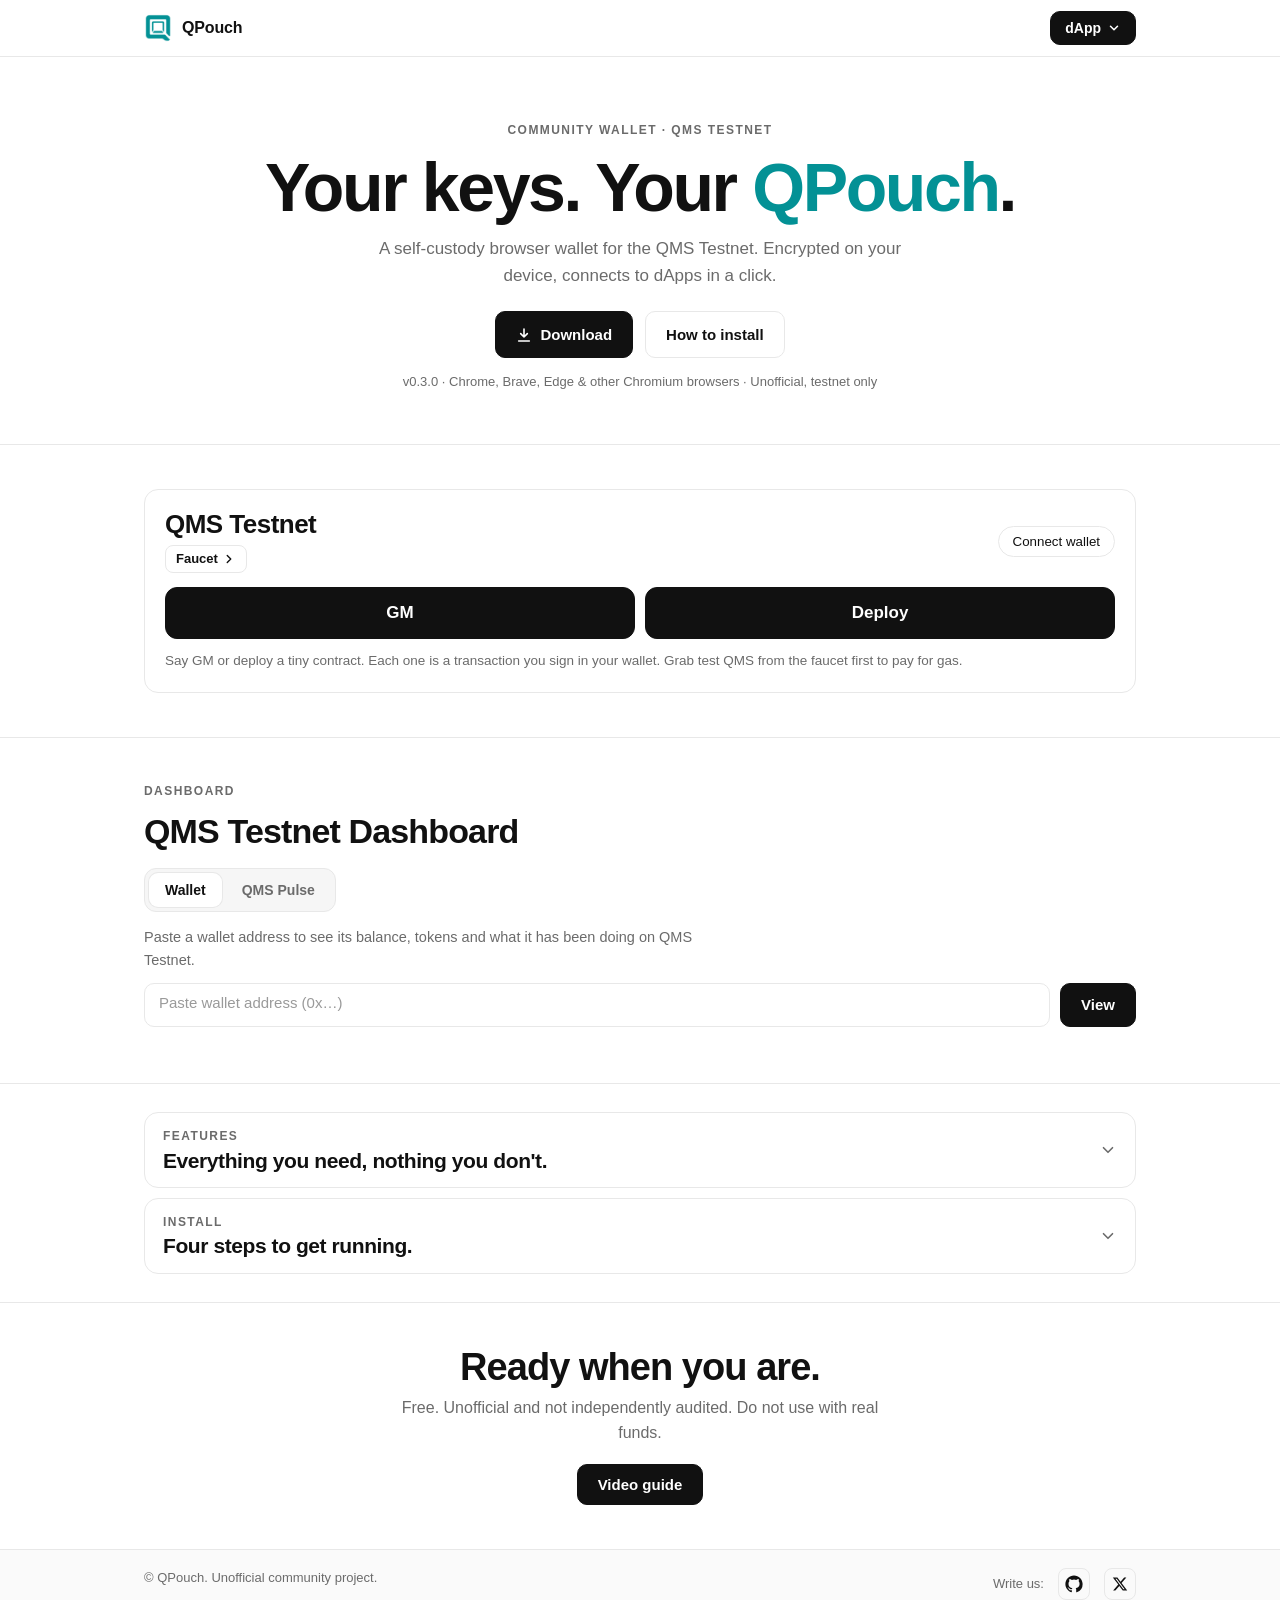
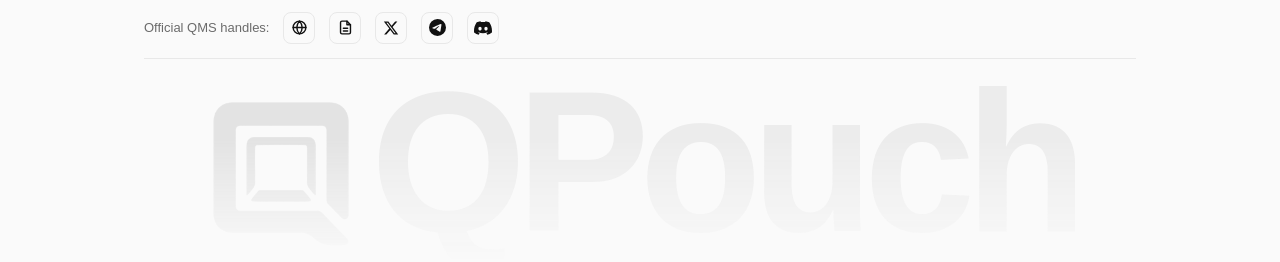
==== index.html @ edeb8a21 "Added qms pulse for network observability" ====
<!doctype html>
<html lang="en">
<head>
<meta charset="utf-8">
<meta name="viewport" content="width=device-width, initial-scale=1">
<title>QPouch – Download</title>
<meta name="description" content="QPouch is an unofficial community wallet for the QMS Testnet. Self-custody, encrypted on your device, connects to dApps.">
<link rel="icon" type="image/png" href="[data-uri]">
<style>
  :root{
    --bg:#ffffff; --ink:#111111; --muted:#6b6b6b; --line:#e8e8e8; --soft:#f6f6f6; --teal:#039195;
  }
  *{box-sizing:border-box;margin:0;padding:0}
  html{scroll-behavior:smooth}
  body{background:var(--bg);color:var(--ink);font-family:Inter,-apple-system,BlinkMacSystemFont,"Segoe UI",Roboto,sans-serif;line-height:1.55;-webkit-font-smoothing:antialiased}
  a{color:inherit;text-decoration:none}
  .wrap{max-width:1040px;margin:0 auto;padding:0 clamp(16px,4vw,24px)}

  /* nav */
  header{border-bottom:1px solid var(--line)}
  .nav{display:flex;align-items:center;justify-content:space-between;height:56px}
  .brand{display:flex;align-items:center;gap:10px;font-weight:700;letter-spacing:-.01em}
  .brand img{width:28px;height:28px;border-radius:7px}
  .links{display:flex;align-items:center;gap:26px;font-size:14px;color:var(--muted)}
  .btn{display:inline-flex;align-items:center;gap:8px;padding:11px 20px;border-radius:10px;font-size:15px;font-weight:600;border:1px solid var(--ink);cursor:pointer;transition:.15s}
  .btn.primary{background:var(--ink);color:#fff}
  .btn.primary:not(:disabled):hover{background:var(--teal);border-color:var(--teal)}
  .teal{color:var(--teal)}
  .btn.ghost{background:#fff;color:var(--ink);border-color:var(--line)}
  .btn.ghost:hover{border-color:var(--ink)}
  .btn.sm{padding:8px 14px;font-size:14px}

  /* hero */
  .hero{padding:clamp(40px,8vw,64px) clamp(16px,4vw,24px) clamp(36px,6vw,52px);text-align:center}
  .eyebrow{font-size:12px;letter-spacing:.12em;text-transform:uppercase;color:var(--muted);font-weight:600;margin-bottom:12px}
  h1{font-size:clamp(38px,6.5vw,68px);line-height:1.04;letter-spacing:-.035em;font-weight:800;max-width:760px;margin:0 auto 14px}
  .sub{font-size:clamp(15px,2vw,17px);color:var(--muted);max-width:560px;margin:0 auto 22px}
  .cta{display:flex;gap:12px;justify-content:center;flex-wrap:wrap}
  .meta{margin-top:14px;font-size:13px;color:var(--muted)}

  /* sections */
  section{padding:clamp(32px,5vw,44px) 0;border-top:1px solid var(--line)}
  h2{font-size:clamp(26px,4vw,38px);letter-spacing:-.025em;line-height:1.1;font-weight:800;max-width:560px}
  .grid{display:grid;grid-template-columns:repeat(auto-fit,minmax(210px,1fr));gap:12px}
  .card{border:1px solid var(--line);border-radius:14px;padding:18px;background:#fff}
  .tag{font-size:11px;letter-spacing:.12em;text-transform:uppercase;color:var(--muted);font-weight:600;margin-bottom:8px}
  .card h3{font-size:17px;letter-spacing:-.01em;margin-bottom:4px}
  .card p{font-size:14px;color:var(--muted)}

  .steps{display:grid;gap:0;border:1px solid var(--line);border-radius:14px;overflow:hidden}
  .step{display:grid;grid-template-columns:56px 1fr;gap:8px;padding:16px 20px;border-bottom:1px solid var(--line);align-items:start}
  .step:last-child{border-bottom:0}
  .num{font-size:14px;font-weight:700;color:var(--muted);font-variant-numeric:tabular-nums;padding-top:2px}
  .step h3{font-size:16px;margin-bottom:2px}
  .step p{font-size:14.5px;color:var(--muted)}
  code{background:var(--soft);border:1px solid var(--line);border-radius:6px;padding:1px 6px;font-size:13px;font-family:ui-monospace,SFMono-Regular,Menlo,monospace;color:var(--ink)}

  .final{text-align:center}
  .final h2{margin:0 auto 8px}
  .final p{color:var(--muted);margin:0 auto 18px;max-width:520px}

  footer{border-top:1px solid var(--line);padding:18px 0 0;font-size:13px;color:var(--muted);background:#fafafa;overflow:hidden}
  footer .wrap{display:flex;justify-content:space-between;gap:16px;flex-wrap:wrap}
  footer nav{display:flex;align-items:center;gap:14px}
  footer nav.write a{display:inline-grid;place-items:center;width:32px;height:32px;border:1px solid var(--line);border-radius:8px;color:var(--ink)}
  footer nav.write a:hover{border-color:var(--ink)}
  footer a:hover{color:var(--ink)}

  @media(max-width:640px){
    .step{grid-template-columns:36px 1fr;padding:14px 16px}
    .cta .btn{flex:1 1 140px;justify-content:center}
    footer .wrap{flex-direction:column;align-items:flex-start}
    footer .offi nav{gap:8px}
    footer nav.write a{width:30px;height:30px}
  }
  button.btn{font-family:inherit}
  .modal{position:fixed;inset:0;background:rgba(0,0,0,.72);display:flex;align-items:center;justify-content:center;padding:16px;z-index:50}
  .modal[hidden]{display:none}
  .modal-box{position:relative;width:min(960px,100%);background:#000;border-radius:12px;overflow:hidden}
  .modal-box video{display:block;width:100%;aspect-ratio:16/9;max-height:82vh;background:#000}
  .modal-close{position:absolute;top:8px;right:8px;z-index:2;width:34px;height:34px;border-radius:50%;border:0;background:rgba(255,255,255,.9);color:#111;font-size:22px;line-height:1;cursor:pointer}
  .mark{flex:1 1 100%;width:100%;margin-top:14px;border-top:1px solid var(--line);padding-top:clamp(14px,3vw,28px);display:flex;align-items:center;justify-content:center;gap:.06em;font-size:clamp(58px,17.5vw,200px);line-height:1;font-weight:800;letter-spacing:-.05em;color:#ececec;user-select:none;height:1.02em;overflow:hidden;-webkit-mask-image:linear-gradient(#000 40%,transparent 100%);mask-image:linear-gradient(#000 40%,transparent 100%)}
  .mark img{height:.78em;width:.78em;opacity:.16;filter:grayscale(1)}
  .mark span{display:block;line-height:1;transform:translateY(-.06em)}

  /* try it: GM + Deploy */
  .tryc{border:1px solid var(--line);border-radius:14px;padding:clamp(14px,3vw,20px);background:#fff}
  .tryc-top{display:flex;align-items:center;gap:14px;flex-wrap:wrap}
  .tryc-title{display:flex;flex-direction:column;align-items:flex-start;gap:6px;min-width:0}
  .tryc-title h2{font-size:clamp(20px,3vw,26px);letter-spacing:-.02em;line-height:1.1}
  .chip{display:inline-flex;align-items:center;gap:4px;border:1px solid var(--line);border-radius:8px;padding:3px 10px;font-size:13px;font-weight:600}
  .chip:hover{border-color:var(--ink)}
  .pill{margin-left:auto;border:1px solid var(--line);background:#fff;color:var(--ink);border-radius:999px;padding:7px 14px;font:600 13px/1 inherit;font-family:inherit;cursor:pointer;display:inline-flex;align-items:center;gap:8px}
  .pill:hover{border-color:var(--ink)}
  .pill i{width:8px;height:8px;border-radius:50%;background:var(--ink);display:none}
  .pill.on i{display:inline-block}
  .tryc-actions{display:grid;grid-template-columns:1fr 1fr;gap:10px;margin-top:14px}
  .btn.big{justify-content:center;padding:15px 20px;font-size:17px;border-radius:12px;width:100%}
  .btn:disabled{opacity:.45;cursor:not-allowed}
  .hint{margin-top:12px;font-size:13.5px;color:var(--muted);overflow-wrap:anywhere}
  .hint.err{color:var(--ink);font-weight:600}
  .log{list-style:none;margin-top:10px;display:grid;gap:6px}
  .log:empty{display:none}
  .log li{display:flex;justify-content:space-between;gap:12px;flex-wrap:wrap;border:1px solid var(--line);border-radius:10px;padding:8px 12px;font-size:13.5px}
  .log li b{font-weight:700}
  .log li a{text-decoration:underline;text-underline-offset:2px;overflow-wrap:anywhere}
  .log li span.mono{font-family:ui-monospace,SFMono-Regular,Menlo,monospace;font-size:12.5px;color:var(--muted)}

  /* dropdowns */
  section.drops{padding:clamp(20px,3.5vw,28px) 0}
  .dd{border:1px solid var(--line);border-radius:14px;background:#fff}
  .dd+.dd{margin-top:10px}
  .dd summary{list-style:none;cursor:pointer;display:flex;align-items:center;justify-content:space-between;gap:16px;padding:14px 18px}
  .dd summary::-webkit-details-marker{display:none}
  .dd summary .eyebrow{display:block;margin-bottom:2px}
  .dd-h{display:block;font-size:clamp(17px,2.4vw,21px);font-weight:800;letter-spacing:-.02em;line-height:1.2}
  .chev{flex:none;transition:transform .2s;color:var(--muted)}
  .dd[open] .chev{transform:rotate(180deg)}
  .dd summary:hover .chev{color:var(--ink)}
  .dd-body{padding:0 clamp(12px,3vw,18px) 16px}
  .dd summary:focus-visible,.pill:focus-visible,.btn:focus-visible{outline:2px solid var(--ink);outline-offset:2px}
  footer .offi{margin-top:12px;justify-content:flex-start}
  footer .offi nav{flex-wrap:wrap}

  /* dApp dropdown */
  .dapp{position:relative}
  .dapp .btn{gap:6px}
  .dchev{transition:transform .15s}
  .dapp .btn[aria-expanded="true"] .dchev{transform:rotate(180deg)}
  .dmenu{color:var(--ink);font-size:14px;position:absolute;right:0;top:calc(100% + 10px);width:min(340px,calc(100vw - 32px));background:#fff;border:1px solid var(--line);border-radius:14px;padding:14px;box-shadow:0 12px 32px rgba(0,0,0,.08);z-index:30}
  .dmenu[hidden]{display:none}
  .dmenu-h{font-size:11px;letter-spacing:.12em;text-transform:uppercase;color:var(--muted);font-weight:600;margin-bottom:10px}
  .ditem{border:1px solid var(--line);border-radius:12px;padding:12px 14px}
  .ditem h3{font-size:16px;letter-spacing:-.01em;margin-bottom:2px}
  .ditem p{font-size:13.5px;color:var(--muted)}
  .dlinks{display:flex;flex-wrap:wrap;gap:8px;margin-top:10px}
  .dlinks .chip{padding:5px 10px}

  /* dashboard */
  #dashboard{scroll-margin-top:12px}
  .dhead{margin-bottom:14px}
  .dhead h2{font-size:clamp(24px,3.6vw,34px);margin-bottom:6px}
  .dsub{font-size:14.5px;color:var(--muted);max-width:560px}
  .dform{display:flex;gap:10px}
  .dform input{flex:1;min-width:0;border:1px solid var(--line);border-radius:10px;padding:12px 14px;font:500 15px/1.2 ui-monospace,SFMono-Regular,Menlo,monospace;color:var(--ink);background:#fff}
  .dform input::placeholder{font-family:Inter,-apple-system,BlinkMacSystemFont,"Segoe UI",Roboto,sans-serif;color:#9a9a9a}
  .dform input:focus{outline:2px solid var(--ink);outline-offset:1px;border-color:var(--ink)}
  .dform .btn{font-family:inherit}
  .dout{margin-top:14px;display:grid;gap:12px}
  .dout[hidden]{display:none}
  .dsum{border:1px solid var(--line);border-radius:14px;padding:14px 16px;background:var(--soft)}
  .dsum-top{display:flex;justify-content:space-between;gap:10px;flex-wrap:wrap;align-items:center;margin-bottom:6px}
  .dsum-top .mono{font-family:ui-monospace,SFMono-Regular,Menlo,monospace;font-size:13px;font-weight:600;overflow-wrap:anywhere}
  .dsum p{font-size:14.5px}
  .dsum .chip{background:#fff}
  .tiles{display:grid;grid-template-columns:repeat(auto-fit,minmax(150px,1fr));gap:10px}
  .tile{border:1px solid var(--line);border-radius:12px;padding:12px 14px;background:#fff;min-width:0}
  .tile .tag{margin-bottom:4px}
  .tile b{display:block;font-size:clamp(18px,2.6vw,22px);letter-spacing:-.02em;line-height:1.2;overflow-wrap:anywhere}
  .tile small{display:block;font-size:12.5px;color:var(--muted);margin-top:2px}
  .dcols{display:grid;grid-template-columns:1.25fr 1fr;gap:12px}
  .dcard{border:1px solid var(--line);border-radius:14px;padding:14px 16px;background:#fff;min-width:0}
  .dcard h3{font-size:14px;letter-spacing:-.005em;margin-bottom:10px;display:flex;justify-content:space-between;gap:8px;align-items:baseline}
  .dcard h3 small{font-size:12px;font-weight:500;color:var(--muted)}
  .bars{display:flex;align-items:flex-end;gap:4px;height:92px}
  .bars i{flex:1;background:var(--ink);border-radius:3px 3px 0 0;min-height:2px}
  .bars i.z{background:var(--line)}
  .bars-x{display:flex;justify-content:space-between;font-size:11.5px;color:var(--muted);margin-top:6px}
  .mrow{display:grid;grid-template-columns:minmax(70px,.8fr) 2fr auto;gap:10px;align-items:center;font-size:13.5px;margin-bottom:8px}
  .mrow:last-child{margin-bottom:0}
  .mrow span:first-child{overflow:hidden;text-overflow:ellipsis;white-space:nowrap}
  .mtrack{height:8px;background:var(--soft);border-radius:99px;overflow:hidden}
  .mtrack i{display:block;height:100%;background:var(--ink);border-radius:99px}
  .mrow b{font-variant-numeric:tabular-nums}
  .lrow{display:flex;justify-content:space-between;gap:12px;align-items:center;padding:9px 0;border-top:1px solid var(--line);font-size:13.5px}
  .lrow:first-of-type{border-top:0;padding-top:0}
  .lrow:last-child{padding-bottom:0}
  a.lrow:hover .l1{text-decoration:underline;text-underline-offset:2px}
  .lrow .l1{font-weight:600;display:block}
  .lrow .l2{color:var(--muted);font-size:12.5px;display:block;overflow-wrap:anywhere}
  .lrow .r{text-align:right;flex:none;max-width:48%;overflow-wrap:anywhere}
  .lrow .r small{display:block;color:var(--muted);font-size:12.5px}
  .st{display:inline-block;font-size:11px;font-weight:700;letter-spacing:.04em;text-transform:uppercase;border:1px solid var(--ink);border-radius:6px;padding:0 6px;margin-left:6px;vertical-align:1px}
  .st.bad{background:var(--ink);color:#fff}
  .dnet{display:flex;flex-wrap:wrap;gap:6px 18px;font-size:13px;color:var(--muted);padding:2px 2px 0}
  .dnet b{color:var(--ink);font-weight:700}
  .dempty{font-size:13.5px;color:var(--muted)}
  .dmore{margin-top:10px;font-size:13.5px}
  .dmore a{text-decoration:underline;text-underline-offset:2px;font-weight:600}
  @media(max-width:760px){.dcols{grid-template-columns:1fr}}
  @media(max-width:520px){.dform .btn{padding:12px 16px}.tiles{grid-template-columns:1fr 1fr}}

  /* dashboard tabs + QMS Pulse */
  .dtabs{display:inline-flex;gap:4px;border:1px solid var(--line);border-radius:12px;padding:4px;background:var(--soft);margin-top:12px}
  .dtabs button{font:600 14px/1 Inter,-apple-system,BlinkMacSystemFont,"Segoe UI",Roboto,sans-serif;border:0;background:transparent;color:var(--muted);padding:10px 16px;border-radius:9px;cursor:pointer}
  .dtabs button:hover{color:var(--ink)}
  .dtabs button[aria-selected="true"]{background:#fff;color:var(--ink);box-shadow:0 0 0 1px var(--line)}
  .dtabs button:focus-visible{outline:2px solid var(--ink);outline-offset:2px}
  .pdsub{margin-bottom:12px}
  .pbar{display:flex;gap:10px;align-items:center;flex-wrap:wrap;margin-bottom:12px}
  .pbar .pill{margin-left:0}
  .pbar .pill i{background:var(--teal)}
  .pinsp,#pincl{margin-top:12px}
  .pinsp .dform{margin-top:2px}
  .pupd{font-size:12.5px;color:var(--muted)}
  #pane-pulse .dout{margin-top:0}
  #pane-pulse .dout+.dcard,#pane-pulse .dcard+.dcard,#pane-pulse .dout+.dout{margin-top:12px}
  #pane-pulse .dcols>.dcard{margin-top:0}
  #pextra{margin-top:12px}
  .st.good{color:var(--teal);border-color:var(--teal)}
  .bars i.f{background:repeating-linear-gradient(135deg,var(--line) 0 3px,#fff 3px 6px);outline:1px solid var(--line);outline-offset:-1px}
  .finds{list-style:none;display:grid;gap:8px;margin-top:8px}
  .finds li{font-size:14px;position:relative;padding-left:16px;overflow-wrap:anywhere}
  .finds li::before{content:"–";position:absolute;left:0;color:var(--muted)}
  .kv{display:grid;grid-template-columns:minmax(96px,150px) 1fr;gap:8px 14px;font-size:13.5px}
  .kv dt{color:var(--muted)}
  .kv dd{font-weight:600;overflow-wrap:anywhere;min-width:0}
  .kv dd a{text-decoration:underline;text-underline-offset:2px}
  button.lrow{width:100%;background:none;border:0;border-top:1px solid var(--line);font:inherit;color:inherit;text-align:left;cursor:pointer}
  button.lrow:first-of-type{border-top:0}
  button.lrow:hover .l1{text-decoration:underline;text-underline-offset:2px}
  .linkbtn{background:none;border:0;padding:0;font:inherit;font-weight:600;color:var(--ink);text-decoration:underline;text-underline-offset:2px;cursor:pointer;text-align:left;overflow:hidden;text-overflow:ellipsis;white-space:nowrap;max-width:100%}
  .linkbtn:focus-visible,button.lrow:focus-visible{outline:2px solid var(--ink);outline-offset:2px}
  @media(max-width:520px){.kv{grid-template-columns:1fr;gap:2px}.kv dd{margin-bottom:8px}.dtabs{display:flex}.dtabs button{flex:1}}
</style>
</head>
<body>

<header>
  <div class="wrap nav">
    <a class="brand" href="index.html" aria-label="QPouch home"><img src="[data-uri]" alt="" width="28" height="28">QPouch</a>
    <nav class="links">
      <div class="dapp">
        <button class="btn primary sm" id="dappBtn" type="button" aria-haspopup="true" aria-expanded="false" aria-controls="dappMenu">dApp <svg class="dchev" width="14" height="14" viewBox="0 0 24 24" fill="none" stroke="currentColor" stroke-width="2.6" stroke-linecap="round" stroke-linejoin="round" aria-hidden="true"><path d="M6 9l6 6 6-6"/></svg></button>
        <div class="dmenu" id="dappMenu" hidden>
          <p class="dmenu-h">dApps on QMS Testnet</p>
          <div class="ditem">
            <h3>Qwap</h3>
            <p>The native AMM DEX for swaps and LP</p>
            <div class="dlinks">
              <a class="chip" href="https://testnet.qwap.xyz" target="_blank" rel="noopener">testnet.qwap.xyz <svg width="12" height="12" viewBox="0 0 24 24" fill="none" stroke="currentColor" stroke-width="2.4" stroke-linecap="round" stroke-linejoin="round" aria-hidden="true"><path d="M7 17L17 7M8 7h9v9"/></svg></a>
              <a class="chip" href="https://x.com/QWAP_xyz" target="_blank" rel="noopener" aria-label="Qwap on X"><svg width="14" height="14" viewBox="0 0 24 24" fill="currentColor" aria-hidden="true"><path d="M18.244 2.25h3.308l-7.227 8.26 8.502 11.24H16.17l-5.214-6.817L4.99 21.75H1.68l7.73-8.835L1.254 2.25H8.08l4.713 6.231zm-1.161 17.52h1.833L7.084 4.126H5.117z"/></svg> @QWAP_xyz</a>
            </div>
          </div>
        </div>
      </div>
    </nav>
  </div>
</header>

<main id="top">
  <div class="wrap hero">
    <p class="eyebrow">Community wallet · QMS Testnet</p>
    <h1>Your keys. Your <span class="teal">QPouch</span>.</h1>
    <p class="sub">A self-custody browser wallet for the QMS Testnet. Encrypted on your device, connects to dApps in a click.</p>
    <div class="cta">
      <a class="btn primary" href="qpouch-extension.zip" download>
        <svg width="16" height="16" viewBox="0 0 24 24" fill="none" stroke="currentColor" stroke-width="2.4" stroke-linecap="round" stroke-linejoin="round"><path d="M12 3v12m0 0l-5-5m5 5l5-5M4 21h16"/></svg>
        Download
      </a>
      <a class="btn ghost" href="#install">How to install</a>
    </div>
    <p class="meta">v0.3.0 · Chrome, Brave, Edge &amp; other Chromium browsers · Unofficial, testnet only</p>
  </div>

  <section id="try">
    <div class="wrap">
      <div class="tryc">
        <div class="tryc-top">
          <div class="tryc-title">
            <h2>QMS Testnet</h2>
            <a class="chip" href="https://faucet.testnet.qms.finance" target="_blank" rel="noopener">Faucet <svg width="14" height="14" viewBox="0 0 24 24" fill="none" stroke="currentColor" stroke-width="2.4" stroke-linecap="round" stroke-linejoin="round" aria-hidden="true"><path d="M9 6l6 6-6 6"/></svg></a>
          </div>
          <button class="pill" id="conn" type="button">Connect wallet</button>
        </div>
        <div class="tryc-actions">
          <button class="btn primary big" id="gm" type="button">GM</button>
          <button class="btn primary big" id="deploy" type="button">Deploy</button>
        </div>
        <p class="hint" id="msg" role="status">Say GM or deploy a tiny contract. Each one is a transaction you sign in your wallet. Grab test QMS from the faucet first to pay for gas.</p>
        <ul class="log" id="log" aria-live="polite"></ul>
      </div>
    </div>
  </section>

  <section id="dashboard">
    <div class="wrap">
      <div class="dhead">
        <p class="eyebrow">Dashboard</p>
        <h2>QMS Testnet Dashboard</h2>
        <div class="dtabs" role="tablist" aria-label="Dashboard view">
          <button type="button" role="tab" id="tab-wallet" aria-selected="true" aria-controls="pane-wallet">Wallet</button>
          <button type="button" role="tab" id="tab-pulse" aria-selected="false" aria-controls="pane-pulse" tabindex="-1">QMS Pulse</button>
        </div>
      </div>

      <div id="pane-wallet" role="tabpanel" aria-labelledby="tab-wallet">
        <p class="dsub pdsub">Paste a wallet address to see its balance, tokens and what it has been doing on QMS Testnet.</p>
        <form class="dform" id="dform" autocomplete="off">
          <input id="daddr" type="text" inputmode="text" spellcheck="false" autocapitalize="off" autocorrect="off" placeholder="Paste wallet address (0x…)" aria-label="Wallet address">
          <button class="btn primary" id="dgo" type="submit">View</button>
        </form>
        <p class="hint" id="dmsg" role="status"></p>
        <div class="dout" id="dout" hidden></div>
      </div>

      <div id="pane-pulse" role="tabpanel" aria-labelledby="tab-pulse" hidden>
        <p class="dsub pdsub">QMS Pulse puts the network's vital signs in one place: RPC speed, block production, and what happened to your transactions and contracts.</p>
        <div class="pbar">
          <button class="pill on" id="plive" type="button" aria-pressed="true"><i></i>Live</button>
          <button class="btn ghost sm" id="prefresh" type="button">Refresh now</button>
        </div>
        <div class="dout" id="plivebox"><p class="dempty">Starting…</p></div>

        <div class="dcard pinsp">
          <h3>Inspect a transaction or contract <small>did it work, and why not?</small></h3>
          <form class="dform" id="pform" autocomplete="off">
            <input id="pq" type="text" spellcheck="false" autocapitalize="off" autocorrect="off" placeholder="Transaction hash or contract address (0x…)" aria-label="Transaction hash or contract address">
            <button class="btn primary" id="pgo" type="submit">Inspect</button>
          </form>
          <p class="hint" id="pmsg" role="status"></p>
          <div class="dout" id="pout" hidden></div>
        </div>

        <div class="dcard" id="pincl"></div>
        <div class="dout" id="pextra"></div>
      </div>
    </div>
  </section>

  <section class="drops">
    <div class="wrap">
      <details class="dd" id="features">
        <summary><span><span class="eyebrow">Features</span><span class="dd-h">Everything you need, nothing you don't.</span></span><svg class="chev" width="18" height="18" viewBox="0 0 24 24" fill="none" stroke="currentColor" stroke-width="2.2" stroke-linecap="round" stroke-linejoin="round" aria-hidden="true"><path d="M6 9l6 6 6-6"/></svg></summary>
        <div class="dd-body">
          <div class="grid">
            <div class="card"><p class="tag">Self-custody</p><h3>Your keys stay yours</h3><p>Keys are encrypted on your device. Nobody else holds them.</p></div>
            <div class="card"><p class="tag">dApps</p><h3>Connects in a click</h3><p>Choose QPouch or the injected wallet option on any dApp.</p></div>
            <div class="card"><p class="tag">Network</p><h3>Built for QMS Testnet</h3><p>Supports QMS Testnet (chain 19480). Create a wallet or import one.</p></div>
          </div>
        </div>
      </details>
      <details class="dd" id="install">
        <summary><span><span class="eyebrow">Install</span><span class="dd-h">Four steps to get running.</span></span><svg class="chev" width="18" height="18" viewBox="0 0 24 24" fill="none" stroke="currentColor" stroke-width="2.2" stroke-linecap="round" stroke-linejoin="round" aria-hidden="true"><path d="M6 9l6 6 6-6"/></svg></summary>
        <div class="dd-body">
          <div class="steps">
            <div class="step"><span class="num">01</span><div><h3>Download the file</h3><p>Click Download to save the <code>.zip</code> to your computer.</p></div></div>
            <div class="step"><span class="num">02</span><div><h3>Unzip it</h3><p>Extract the zip into a folder you'll keep. Don't delete it after installing.</p></div></div>
            <div class="step"><span class="num">03</span><div><h3>Open extensions page</h3><p>Go to <code>chrome://extensions</code> and switch on <b>Developer mode</b> in the top right.</p></div></div>
            <div class="step"><span class="num">04</span><div><h3>Load unpacked</h3><p>Click <b>Load unpacked</b>, select the folder containing <code>manifest.json</code>, then pin QPouch from the puzzle icon.</p></div></div>
          </div>
        </div>
      </details>
    </div>
  </section>

  <section class="final">
    <div class="wrap">
      <h2>Ready when you are.</h2>
      <p>Free. Unofficial and not independently audited. Do not use with real funds.</p>
      <button class="btn primary" id="video" type="button" aria-haspopup="dialog">Video guide</button>
    </div>
  </section>
</main>

<footer>
  <div class="wrap">
    <span>© QPouch. Unofficial community project.</span>
    <nav class="write">Write us:
      <a href="https://github.com/fishacrypt" target="_blank" rel="noopener" aria-label="GitHub"><svg width="18" height="18" viewBox="0 0 24 24" fill="currentColor" aria-hidden="true"><path d="M12 .5C5.65.5.5 5.65.5 12c0 5.08 3.29 9.39 7.86 10.91.58.11.79-.25.79-.56v-2c-3.2.7-3.87-1.37-3.87-1.37-.52-1.33-1.28-1.69-1.28-1.69-1.05-.71.08-.7.08-.7 1.15.08 1.76 1.19 1.76 1.19 1.03 1.76 2.69 1.25 3.35.96.1-.75.4-1.25.73-1.54-2.55-.29-5.24-1.28-5.24-5.69 0-1.26.45-2.28 1.19-3.09-.12-.29-.52-1.46.11-3.05 0 0 .97-.31 3.17 1.18a11 11 0 015.78 0c2.2-1.49 3.17-1.18 3.17-1.18.63 1.59.23 2.76.11 3.05.74.81 1.19 1.83 1.19 3.09 0 4.42-2.69 5.39-5.25 5.68.41.36.78 1.06.78 2.14v3.17c0 .31.21.68.8.56A11.51 11.51 0 0023.5 12C23.5 5.65 18.35.5 12 .5z"/></svg></a>
      <a href="https://x.com/fishacrypt" target="_blank" rel="noopener" aria-label="X"><svg width="16" height="16" viewBox="0 0 24 24" fill="currentColor" aria-hidden="true"><path d="M18.244 2.25h3.308l-7.227 8.26 8.502 11.24H16.17l-5.214-6.817L4.99 21.75H1.68l7.73-8.835L1.254 2.25H8.08l4.713 6.231zm-1.161 17.52h1.833L7.084 4.126H5.117z"/></svg></a>
    </nav>
  </div>
    <div class="wrap offi">
    <nav class="write">Official QMS handles:
      <a href="https://qms.finance/" target="_blank" rel="noopener" aria-label="Website" title="Website"><svg width="17" height="17" viewBox="0 0 24 24" fill="none" stroke="currentColor" stroke-width="2" stroke-linecap="round" stroke-linejoin="round" aria-hidden="true"><circle cx="12" cy="12" r="9"/><path d="M3 12h18M12 3c2.5 2.7 3.8 5.7 3.8 9s-1.3 6.3-3.8 9c-2.5-2.7-3.8-5.7-3.8-9S9.5 5.7 12 3z"/></svg></a>
      <a href="https://docs.qms.finance/" target="_blank" rel="noopener" aria-label="Docs" title="Docs"><svg width="17" height="17" viewBox="0 0 24 24" fill="none" stroke="currentColor" stroke-width="2" stroke-linecap="round" stroke-linejoin="round" aria-hidden="true"><path d="M14 3H7a2 2 0 00-2 2v14a2 2 0 002 2h10a2 2 0 002-2V8z"/><path d="M14 3v5h5M9 13h6M9 17h6"/></svg></a>
      <a href="https://x.com/QMSnetwork" target="_blank" rel="noopener" aria-label="X" title="X"><svg width="16" height="16" viewBox="0 0 24 24" fill="currentColor" aria-hidden="true"><path d="M18.244 2.25h3.308l-7.227 8.26 8.502 11.24H16.17l-5.214-6.817L4.99 21.75H1.68l7.73-8.835L1.254 2.25H8.08l4.713 6.231zm-1.161 17.52h1.833L7.084 4.126H5.117z"/></svg></a>
      <a href="https://t.me/QMSNetworkOfficial" target="_blank" rel="noopener" aria-label="Telegram" title="Telegram"><svg width="17" height="17" viewBox="0 0 24 24" fill="currentColor" aria-hidden="true"><path d="M11.944 0A12 12 0 0 0 0 12a12 12 0 0 0 12 12 12 12 0 0 0 12-12A12 12 0 0 0 12 0a12 12 0 0 0-.056 0zm4.962 7.224c.1-.002.321.023.465.14a.506.506 0 0 1 .171.325c.016.093.036.306.02.472-.18 1.898-.962 6.502-1.36 8.627-.168.9-.499 1.201-.82 1.23-.696.065-1.225-.46-1.9-.902-1.056-.693-1.653-1.124-2.678-1.8-1.185-.78-.417-1.21.258-1.91.177-.184 3.247-2.977 3.307-3.23.007-.032.014-.15-.056-.212s-.174-.041-.249-.024c-.106.024-1.793 1.14-5.061 3.345-.48.33-.913.49-1.302.48-.428-.008-1.252-.241-1.865-.44-.752-.245-1.349-.374-1.297-.789.027-.216.325-.437.893-.663 3.498-1.524 5.83-2.529 6.998-3.014 3.332-1.386 4.025-1.627 4.476-1.635z"/></svg></a>
      <a href="https://discord.com/invite/qmsnetwork" target="_blank" rel="noopener" aria-label="Discord" title="Discord"><svg width="18" height="18" viewBox="0 0 24 24" fill="currentColor" aria-hidden="true"><path d="M20.317 4.3698a19.7913 19.7913 0 00-4.8851-1.5152.0741.0741 0 00-.0785.0371c-.211.3753-.4447.8648-.6083 1.2495-1.8447-.2762-3.68-.2762-5.4868 0-.1636-.3933-.4058-.8742-.6177-1.2495a.077.077 0 00-.0785-.037 19.7363 19.7363 0 00-4.8852 1.515.0699.0699 0 00-.0321.0277C.5334 9.0458-.319 13.5799.0992 18.0578a.0824.0824 0 00.0312.0561c2.0528 1.5076 4.0413 2.4228 5.9929 3.0294a.0777.0777 0 00.0842-.0276c.4616-.6304.8731-1.2952 1.226-1.9942a.076.076 0 00-.0416-.1057c-.6528-.2476-1.2743-.5495-1.8722-.8923a.077.077 0 01-.0076-.1277c.1258-.0943.2517-.1923.3718-.2914a.0743.0743 0 01.0776-.0105c3.9278 1.7933 8.18 1.7933 12.0614 0a.0739.0739 0 01.0785.0095c.1202.099.246.1981.3728.2924a.077.077 0 01-.0066.1276 12.2986 12.2986 0 01-1.873.8914.0766.0766 0 00-.0407.1067c.3604.698.7719 1.3628 1.225 1.9932a.076.076 0 00.0842.0286c1.961-.6067 3.9495-1.5219 6.0023-3.0294a.077.077 0 00.0313-.0552c.5004-5.177-.8382-9.6739-3.5485-13.6604a.061.061 0 00-.0312-.0286zM8.02 15.3312c-1.1825 0-2.1569-1.0857-2.1569-2.419 0-1.3332.9555-2.4189 2.157-2.4189 1.2108 0 2.1757 1.0952 2.1568 2.419 0 1.3332-.9555 2.4189-2.1569 2.4189zm7.9748 0c-1.1825 0-2.1569-1.0857-2.1569-2.419 0-1.3332.9554-2.4189 2.1569-2.4189 1.2108 0 2.1757 1.0952 2.1568 2.419 0 1.3332-.946 2.4189-2.1568 2.4189z"/></svg></a>
    </nav>
  </div>
  <div class="wrap"><div class="mark" aria-hidden="true"><img src="[data-uri]" alt=""><span>QPouch</span></div></div>
</footer>


<div class="modal" id="modal" hidden role="dialog" aria-modal="true" aria-label="QPouch video guide">
  <div class="modal-box">
    <button class="modal-close" id="close" type="button" aria-label="Close video">&times;</button>
    <video id="player" controls playsinline preload="none" src="video-guide.mp4"></video>
  </div>
</div>
<script>
  const modal=document.getElementById("modal"), player=document.getElementById("player");
  const open=()=>{modal.hidden=false;document.body.style.overflow="hidden";player.play().catch(()=>{})};
  const close=()=>{player.pause();modal.hidden=true;document.body.style.overflow=""};
  document.getElementById("video").addEventListener("click",open);
  document.getElementById("close").addEventListener("click",close);
  modal.addEventListener("click",e=>{if(e.target===modal)close()});
  document.addEventListener("keydown",e=>{if(e.key==="Escape"&&!modal.hidden)close()});
</script>
<script>
(()=>{
  const NET={id:"0x4c18",name:"QMS Testnet",rpc:"https://rpc.testnet.qms.finance",scan:"https://testnet.qmsscan.io",faucet:"https://faucet.testnet.qms.finance"};
  const BYTECODE="[base64]";
  const $=id=>document.getElementById(id);
  const gm=$("gm"),dep=$("deploy"),conn=$("conn"),msg=$("msg"),log=$("log");
  const toHex=t=>"0x"+Array.from(new TextEncoder().encode(t)).map(b=>b.toString(16).padStart(2,"0")).join("");
  const short=a=>a.slice(0,6)+"…"+a.slice(-4);
  const sleep=ms=>new Promise(r=>setTimeout(r,ms));

  /* find a wallet: prefer QPouch (EIP-6963), else any injected wallet */
  const found=[];
  addEventListener("eip6963:announceProvider",e=>found.push(e.detail));
  const getProvider=()=>{
    dispatchEvent(new Event("eip6963:requestProvider"));
    const q=found.find(p=>p.info&&p.info.rdns==="local.qms-testnet-wallet");
    return q?q.provider:(window.ethereum||(found[0]&&found[0].provider)||null);
  };

  let account=null;
  const say=(t,isErr)=>{msg.textContent=t;msg.classList.toggle("err",!!isErr)};
  const setBusy=b=>{gm.disabled=dep.disabled=conn.disabled=b};
  const showAccount=a=>{
    account=a;
    if(a)dispatchEvent(new CustomEvent("qpouch:account",{detail:a}));
    conn.classList.toggle("on",!!a);
    conn.replaceChildren();
    if(a){const i=document.createElement("i");conn.append(i,document.createTextNode(short(a)+" · "+NET.name))}
    else conn.textContent="Connect wallet";
  };

  const human=e=>{
    const m=(e&&e.message)||String(e);
    if(e&&e.nowallet)return "No wallet found. Install QPouch from the Install section below, then reload this page.";
    if(e&&e.code===4001)return "You rejected the request in your wallet.";
    if(e&&e.code===-32002)return "A request is already open in your wallet. Check the wallet window.";
    if(/https sites only/i.test(m))return "QPouch only connects to sites opened over https. Open this page from its hosted https link.";
    if(/no wallet set up/i.test(m))return "Set up your wallet in the QPouch extension first, then try again.";
    if(/insufficient|funds|balance/i.test(m))return "Not enough test QMS to pay for gas. Get some from the faucet and try again.";
    return m.slice(0,180);
  };

  async function ready(){
    const p=getProvider();
    if(!p){const d=$("install");if(d)d.open=true;throw{nowallet:true}}
    const accs=await p.request({method:"eth_requestAccounts"});
    const cid=await p.request({method:"eth_chainId"});
    if(String(cid).toLowerCase()!==NET.id){
      try{await p.request({method:"wallet_switchEthereumChain",params:[{chainId:NET.id}]})}
      catch(e){
        if(e&&(e.code===4902||e.code===-32603))
          await p.request({method:"wallet_addEthereumChain",params:[{chainId:NET.id,chainName:NET.name,nativeCurrency:{name:"QMS",symbol:"QMS",decimals:18},rpcUrls:[NET.rpc],blockExplorerUrls:[NET.scan]}]});
        else throw e;
      }
    }
    showAccount(accs[0]);
    return {p,from:accs[0]};
  }

  async function receipt(p,hash){
    for(let i=0;i<40;i++){
      let r=null;
      try{r=await p.request({method:"eth_getTransactionReceipt",params:[hash]})}catch(e){}
      if(r)return r;
      await sleep(4000);
    }
    return null;
  }

  const addLog=(label,hash,extra)=>{
    const li=document.createElement("li");
    const b=document.createElement("b");b.textContent=label;
    const right=document.createElement("span");
    const tx=document.createElement("a");tx.href=NET.scan+"/tx/"+hash;tx.target="_blank";tx.rel="noopener";tx.textContent="Tx "+short(hash);
    right.append(tx);
    if(extra){right.append(document.createTextNode(" · "));const c=document.createElement("a");c.href=NET.scan+"/address/"+extra;c.target="_blank";c.rel="noopener";c.textContent="Contract "+short(extra);right.append(c)}
    li.append(b,right);log.prepend(li);
    while(log.children.length>5)log.lastChild.remove();
  };

  async function run(kind){
    setBusy(true);
    try{
      say("Connecting to your wallet…");
      const {p,from}=await ready();
      say("Confirm the transaction in your wallet…");
      const tx=kind==="gm"
        ?{from,to:from,value:"0x0",data:toHex("GM from QPouch")}
        :{from,value:"0x0",data:BYTECODE};
      const hash=await p.request({method:"eth_sendTransaction",params:[tx]});
      dispatchEvent(new CustomEvent("qpouch:sent",{detail:{hash,t0:Date.now(),kind}}));
      say("Sent. Waiting for the next block (about 10 seconds)…");
      const r=await receipt(p,hash);
      if(!r){say("Sent, but not confirmed yet. Check it on the explorer.");addLog(kind==="gm"?"GM sent (pending)":"Deploy sent (pending)",hash);return}
      if(r.status==="0x0"){say("The transaction failed on-chain.",true);addLog(kind==="gm"?"GM failed":"Deploy failed",hash);return}
      if(kind==="gm"){say("GM! Your transaction is confirmed. ☀️");addLog("GM sent",hash);dispatchEvent(new CustomEvent("qpouch:tx",{detail:from}))}
      else{say("Contract deployed. It is live on QMS Testnet.");addLog("Contract deployed",hash,r.contractAddress);dispatchEvent(new CustomEvent("qpouch:tx",{detail:from}))}
    }catch(e){say(human(e),true)}
    finally{setBusy(false)}
  }

  gm.addEventListener("click",()=>run("gm"));
  dep.addEventListener("click",()=>run("deploy"));
  conn.addEventListener("click",async()=>{
    setBusy(true);
    try{say("Connecting to your wallet…");await ready();say("Connected. Say GM or deploy a contract.")}
    catch(e){say(human(e),true)}
    finally{setBusy(false)}
  });

  /* quietly restore an existing connection (no popup) */
  setTimeout(async()=>{
    try{const p=getProvider();if(!p)return;const a=await p.request({method:"eth_accounts"});if(a&&a[0])showAccount(a[0])}catch(e){}
  },300);

  /* dropdowns: open the one a link points to */
  const openFromHash=()=>{
    const el=location.hash&&document.getElementById(location.hash.slice(1));
    if(el&&el.tagName==="DETAILS"){el.open=true;setTimeout(()=>el.scrollIntoView({behavior:"smooth",block:"start"}),0)}
  };
  document.addEventListener("click",e=>{
    const a=e.target.closest('a[href^="#"]');if(!a)return;
    const el=document.getElementById(a.getAttribute("href").slice(1));
    if(el&&el.tagName==="DETAILS"){el.open=true}
  });
  addEventListener("hashchange",openFromHash);openFromHash();
})();
</script>
<script>
(()=>{
  const btn=document.getElementById("dappBtn"),menu=document.getElementById("dappMenu");
  const set=o=>{menu.hidden=!o;btn.setAttribute("aria-expanded",o?"true":"false")};
  btn.addEventListener("click",e=>{e.stopPropagation();set(menu.hidden)});
  document.addEventListener("click",e=>{if(!menu.hidden&&!menu.contains(e.target))set(false)});
  document.addEventListener("keydown",e=>{if(e.key==="Escape"&&!menu.hidden){set(false);btn.focus()}});
})();
</script>
<script>
(()=>{
  const API="https://testnet.qmsscan.io/api/v2",SCAN="https://testnet.qmsscan.io",RPC="https://rpc.testnet.qms.finance",FAUCET="https://faucet.testnet.qms.finance";
  const $=id=>document.getElementById(id);
  const form=$("dform"),inp=$("daddr"),msg=$("dmsg"),out=$("dout"),go=$("dgo");
  const ADDR=/^0x[0-9a-fA-F]{40}$/,HASH=/^0x[0-9a-fA-F]{64}$/;
  const h=(t,c,...k)=>{const e=document.createElement(t);if(c)e.className=c;for(const x of k.flat())if(x!=null&&x!==false)e.append(x.nodeType?x:document.createTextNode(String(x)));return e};
  const link=(href,text,cls)=>{const a=h("a",cls,text);a.href=href;a.target="_blank";a.rel="noopener";return a};
  const short=a=>a?a.slice(0,6)+"…"+a.slice(-4):"";
  const big=v=>{try{return BigInt(v==null?"0":v)}catch(e){return 0n}};
  function units(v,dec=18,max=4){
    let n=big(v);const d=Number(dec)||0,neg=n<0n;if(neg)n=-n;
    const p=10n**BigInt(d),w=n/p;
    let f=d?(n%p).toString().padStart(d,"0").slice(0,max).replace(/0+$/,""):"";
    if(n>0n&&w===0n&&!f)return "<0."+"0".repeat(Math.max(max-1,0))+"1";
    return (neg?"-":"")+w.toLocaleString("en-US")+(f?"."+f:"");
  }
  const ago=iso=>{const s=Math.max(0,(Date.now()-new Date(iso).getTime())/1000);if(!isFinite(s))return "";if(s<60)return "just now";if(s<3600)return Math.floor(s/60)+"m ago";if(s<86400)return Math.floor(s/3600)+"h ago";return Math.floor(s/86400)+"d ago"};
  const cap=t=>t?t.charAt(0).toUpperCase()+t.slice(1):t;
  const say=(t,err)=>{msg.textContent=t||"";msg.classList.toggle("err",!!err)};

  async function getJSON(url,opt){
    const c=new AbortController(),t=setTimeout(()=>c.abort(),12000);
    try{const r=await fetch(url,Object.assign({signal:c.signal},opt||{}));
      if(!r.ok){const e=new Error("HTTP "+r.status);e.status=r.status;throw e}
      return await r.json()}
    finally{clearTimeout(t)}
  }
  const rpc=async(m,p)=>{const j=await getJSON(RPC,{method:"POST",headers:{"content-type":"application/json"},body:JSON.stringify({jsonrpc:"2.0",id:1,method:m,params:p})});if(j.error)throw new Error(j.error.message);return j.result};

  let current=null,seq=0,timer=null;
  async function load(addr){
    const my=++seq;current=addr;go.disabled=true;say("Loading wallet…");
    const [info,txs,toks,stats,nonce,bal]=await Promise.allSettled([
      getJSON(API+"/addresses/"+addr),
      getJSON(API+"/addresses/"+addr+"/transactions"),
      getJSON(API+"/addresses/"+addr+"/token-balances"),
      getJSON(API+"/stats"),
      rpc("eth_getTransactionCount",[addr,"latest"]),
      rpc("eth_getBalance",[addr,"latest"])
    ]);
    if(my!==seq)return;
    go.disabled=false;
    const ok=r=>r.status==="fulfilled",nf=r=>r.status==="rejected"&&r.reason&&r.reason.status===404;
    if(!ok(info)&&!nf(info)&&!ok(txs)&&!ok(toks)&&!ok(nonce)&&!ok(bal)){
      out.hidden=true;say("Couldn't reach QMS Testnet data right now. Please try again in a moment.",true);return;
    }
    say("");
    render({
      addr,
      info:ok(info)?info.value:null,
      txs:ok(txs)&&txs.value&&Array.isArray(txs.value.items)?txs.value:(nf(txs)?{items:[]}:null),
      toks:ok(toks)?(Array.isArray(toks.value)?toks.value:(toks.value&&toks.value.items)||[]):(nf(toks)?[]:null),
      stats:ok(stats)?stats.value:null,
      nonce:ok(nonce)?parseInt(nonce.value,16):null,
      balance:ok(info)&&info.value&&info.value.coin_balance!=null?info.value.coin_balance:(ok(bal)?String(BigInt(bal.value)):(nf(info)?"0":null))
    });
  }

  const label=(t,me)=>t.created_contract?"Deploy":(t.method?cap(String(t.method)):(big(t.value)>0n?((t.from&&String(t.from.hash).toLowerCase()===me)?"Send QMS":"Received QMS"):"Other"));
  const tile=(l,v,sub)=>h("div","tile",h("p","tag",l),h("b",null,v),sub?h("small",null,sub):null);

  function render(d){
    const me=d.addr.toLowerCase(),items=d.txs?d.txs.items:[];
    const sent=items.filter(t=>t.from&&String(t.from.hash).toLowerCase()===me);
    const bal=d.balance==null?null:big(d.balance);
    const tokens=(d.toks||[]).filter(t=>t&&t.token&&big(t.value)>0n);
    const sentOk=sent.filter(t=>t.result==="success"||t.status==="ok").length;
    const gas=sent.reduce((a,t)=>a+big(t.fee&&t.fee.value),0n);
    const last=items[0]&&items[0].timestamp;
    const more=d.txs&&d.txs.next_page_params?"+":"";
    const fresh=bal===0n&&!items.length&&!(d.nonce>0);

    /* methods breakdown (what the wallet is doing) */
    const basis=sent.length?sent:items,counts={};
    basis.forEach(t=>{const k=label(t,me);counts[k]=(counts[k]||0)+1});
    const mlist=Object.entries(counts).sort((a,b)=>b[1]-a[1]).slice(0,5);
    const top=mlist[0];

    /* 14-day activity */
    const days=[],now=new Date();now.setHours(0,0,0,0);
    for(let i=13;i>=0;i--){const x=new Date(now);x.setDate(now.getDate()-i);days.push({d:x,n:0})}
    items.forEach(t=>{const x=new Date(t.timestamp);if(isNaN(x))return;x.setHours(0,0,0,0);const dd=days.find(y=>y.d.getTime()===x.getTime());if(dd)dd.n++});
    const max=Math.max(1,...days.map(x=>x.n));

    /* summary sentence */
    let text;
    if(fresh)text="This wallet is new on QMS Testnet and has no activity yet. Get test QMS from the faucet to get started.";
    else{
      const parts=["This wallet holds "+(bal==null?"an unknown amount of":units(bal)+" QMS")+(tokens.length?" and "+tokens.length+" token"+(tokens.length>1?"s":""):"")+"."];
      if(items.length){
        parts.push("In its latest "+items.length+" transaction"+(items.length>1?"s":"")+(top?", most were "+top[0].toLowerCase()+" ("+top[1]+")":"")+".");
        if(sent.length)parts.push(Math.round(sentOk/sent.length*100)+"% of the ones it sent succeeded.");
        if(last)parts.push("Last active "+ago(last)+".");
      }
      text=parts.join(" ");
    }

    const kids=[];
    kids.push(h("div","dsum",
      h("div","dsum-top",h("span","mono",d.addr),link(SCAN+"/address/"+d.addr,"Open in explorer ↗","chip")),
      h("p",null,text),
      (bal===0n)?h("p","dmore",link(FAUCET,"Get test QMS from the faucet ↗")):null));

    kids.push(h("div","tiles",
      tile("Balance",bal==null?"–":units(bal),"QMS · "+(d.info&&d.info.is_contract?"contract account":"wallet")),
      tile("Transactions",d.nonce!=null?String(d.nonce):(d.txs?items.length+more:"–"),d.nonce!=null?"sent from this wallet":"latest shown"),
      tile("Tokens held",d.toks?String(tokens.length):"–","with a balance"),
      tile("Last active",last?ago(last):"–",last?new Date(last).toLocaleDateString(undefined,{day:"numeric",month:"short"}):"no activity"),
      tile("Success rate",sent.length?Math.round(sentOk/sent.length*100)+"%":"–",sent.length?"of "+sent.length+" recent sent":"no sent txs yet"),
      tile("Gas spent",sent.length?units(gas,18,4):"–",sent.length?"QMS in recent txs":"no sent txs yet")
    ));

    /* activity + methods */
    const bars=h("div","bars");bars.setAttribute("role","img");bars.setAttribute("aria-label","Transactions per day over the last 14 days");
    days.forEach(x=>{const i=h("i",x.n?"":"z");i.style.height=(x.n?Math.max(6,x.n/max*100):3)+"%";i.title=x.d.toLocaleDateString(undefined,{day:"numeric",month:"short"})+": "+x.n+" tx";bars.append(i)});
    const fmtD=x=>x.toLocaleDateString(undefined,{day:"numeric",month:"short"});
    const act=h("div","dcard",h("h3",null,"Activity",h("small",null,"last 14 days")),bars,h("div","bars-x",h("span",null,fmtD(days[0].d)),h("span",null,"Today")));
    const mc=h("div","dcard",h("h3",null,"What it's doing",h("small",null,sent.length?"sent transactions":"recent transactions")));
    if(!mlist.length)mc.append(h("p","dempty","No transactions yet."));
    const mx=mlist.length?mlist[0][1]:1;
    mlist.forEach(([k,n])=>{const tr=h("div","mtrack",h("i"));tr.firstChild.style.width=Math.max(6,n/mx*100)+"%";mc.append(h("div","mrow",h("span",null,k),tr,h("b",null,n)))});
    kids.push(h("div","dcols",act,mc));

    /* tokens */
    const tc=h("div","dcard",h("h3",null,"Tokens"));
    if(d.toks===null)tc.append(h("p","dempty","Token balances are unavailable right now."));
    else if(!tokens.length)tc.append(h("p","dempty","No tokens yet. Anything you mint or swap will show up here."));
    else{
      tokens.slice(0,6).forEach(t=>{
        const tk=t.token,name=tk.name||"Token",sym=tk.symbol||"";
        const addr=tk.address_hash||tk.address;
        const nft=/721|1155/.test(tk.type||"");
        const row=addr&&ADDR.test(addr)?link(SCAN+"/token/"+addr,"","lrow"):h("div","lrow");
        row.append(h("span",null,h("span","l1",sym||name),h("span","l2",name+(tk.type?" · "+tk.type:""))),h("span","r",nft?String(t.value):units(t.value,tk.decimals,4)));
        tc.append(row);
      });
      if(tokens.length>6)tc.append(h("p","dmore",link(SCAN+"/address/"+d.addr+"?tab=tokens","See all "+tokens.length+" tokens ↗")));
    }
    kids.push(tc);

    /* recent transactions */
    const rc=h("div","dcard",h("h3",null,"Recent transactions",h("small",null,items.length?"latest "+Math.min(items.length,8):"")));
    if(d.txs===null)rc.append(h("p","dempty","Transaction history is unavailable right now."));
    else if(!items.length)rc.append(h("p","dempty","No transactions yet."));
    else{
      items.slice(0,8).forEach(t=>{
        const isOut=t.from&&String(t.from.hash).toLowerCase()===me;
        const other=isOut?(t.to&&t.to.hash):(t.from&&t.from.hash);
        const okTx=t.result==="success"||t.status==="ok";
        const dir=t.created_contract?"New contract":(isOut?"To ":"From ")+(other&&ADDR.test(other)?short(other):"–");
        const v=big(t.value)>0n?units(t.value)+" QMS":"";
        const row=HASH.test(t.hash||"")?link(SCAN+"/tx/"+t.hash,"","lrow"):h("div","lrow");
        row.append(
          h("span",null,h("span","l1",label(t,me),h("span","st"+(okTx?"":" bad"),okTx?"ok":"failed")),h("span","l2",dir)),
          h("span","r",v,h("small",null,ago(t.timestamp))));
        rc.append(row);
      });
      rc.append(h("p","dmore",link(SCAN+"/address/"+d.addr,"View everything on the explorer ↗")));
    }
    kids.push(rc);

    /* network strip */
    const st=d.stats;
    if(st){
      const bits=[];
      if(st.total_blocks!=null)bits.push(["Blocks",Number(st.total_blocks).toLocaleString("en-US")]);
      if(st.average_block_time!=null)bits.push(["Block time",(Number(st.average_block_time)/1000).toFixed(1)+"s"]);
      if(st.network_utilization_percentage!=null)bits.push(["Utilization",Number(st.network_utilization_percentage).toFixed(1)+"%"]);
      if(st.gas_prices&&st.gas_prices.average!=null)bits.push(["Gas",st.gas_prices.average+" gwei"]);
      if(st.transactions_today!=null)bits.push(["Txs today",Number(st.transactions_today).toLocaleString("en-US")]);
      if(bits.length)kids.push(h("div","dnet",h("span",null,"Network now:"),bits.map(([k,v])=>h("span",null,k+" ",h("b",null,v)))));
    }
    out.replaceChildren(...kids);out.hidden=false;
  }

  form.addEventListener("submit",e=>{
    e.preventDefault();
    const v=inp.value.trim();
    if(!ADDR.test(v)){out.hidden=true;say("That doesn't look like a wallet address. It should start with 0x and have 42 characters.",true);return}
    load(v);
  });

  /* connected wallet -> fill and show it; confirmed tx -> refresh */
  addEventListener("qpouch:account",e=>{const a=e.detail;if(a&&ADDR.test(a)&&!inp.value.trim()){inp.value=a;load(a)}});
  addEventListener("qpouch:tx",e=>{
    const a=e.detail;if(!a||!current||a.toLowerCase()!==current.toLowerCase())return;
    clearTimeout(timer);timer=setTimeout(()=>load(current),6000);
  });

  /* ?address=0x… deep link */
  try{const q=new URLSearchParams(location.search).get("address");if(q&&ADDR.test(q.trim())){inp.value=q.trim();load(q.trim())}}catch(e){}
})();
</script>
<script>
(()=>{
  const RPC="https://rpc.testnet.qms.finance",API="https://testnet.qmsscan.io/api/v2",SCAN="https://testnet.qmsscan.io",CHAIN="0x4c18";
  const $=id=>document.getElementById(id);
  const ADDR=/^0x[0-9a-fA-F]{40}$/,HASH=/^0x[0-9a-fA-F]{64}$/;
  const h=(t,c,...k)=>{const e=document.createElement(t);if(c)e.className=c;for(const x of k.flat())if(x!=null&&x!==false)e.append(x.nodeType?x:document.createTextNode(String(x)));return e};
  const link=(href,text,cls)=>{const a=h("a",cls,text);a.href=href;a.target="_blank";a.rel="noopener";return a};
  const short=a=>a?a.slice(0,6)+"…"+a.slice(-4):"";
  const big=v=>{try{return BigInt(v==null?"0":v)}catch(e){return 0n}};
  const num=x=>x==null?null:parseInt(x,16);
  const sleep=ms=>new Promise(r=>setTimeout(r,ms));
  function units(v,dec=18,max=4){
    let n=big(v);const d=Number(dec)||0,neg=n<0n;if(neg)n=-n;
    const p=10n**BigInt(d),w=n/p;
    let f=d?(n%p).toString().padStart(d,"0").slice(0,max).replace(/0+$/,""):"";
    if(n>0n&&w===0n&&!f)return "<0."+"0".repeat(Math.max(max-1,0))+"1";
    return (neg?"-":"")+w.toLocaleString("en-US")+(f?"."+f:"");
  }
  const gwei=v=>units(v,9,3)+" gwei";
  const ago=ms=>{const s=Math.max(0,ms/1000);if(s<5)return "just now";if(s<60)return Math.floor(s)+"s ago";if(s<3600)return Math.floor(s/60)+"m ago";if(s<86400)return Math.floor(s/3600)+"h ago";return Math.floor(s/86400)+"d ago"};
  const fmtMs=ms=>ms==null?"–":(ms<1000?Math.round(ms)+" ms":(ms/1000).toFixed(1)+" s");
  const fmtS=s=>s==null?"–":(s<10?s.toFixed(1)+" s":Math.round(s)+" s");
  const median=a=>{if(!a.length)return null;const s=[...a].sort((x,y)=>x-y),m=s.length>>1;return s.length%2?s[m]:(s[m-1]+s[m])/2};
  const pctile=(a,p)=>{if(!a.length)return null;const s=[...a].sort((x,y)=>x-y);return s[Math.min(s.length-1,Math.ceil(p*s.length)-1)]};
  const avg=a=>a.length?a.reduce((x,y)=>x+y,0)/a.length:null;
  const pl=(n,w)=>n+" "+w+(n===1?"":"s");

  /* ---------- network access ---------- */
  async function rpcCall(method,params,timeout=8000){
    const c=new AbortController(),t=setTimeout(()=>c.abort(),timeout);
    try{
      const r=await fetch(RPC,{method:"POST",headers:{"content-type":"application/json"},body:JSON.stringify({jsonrpc:"2.0",id:1,method,params}),signal:c.signal});
      if(!r.ok){const e=new Error("HTTP "+r.status);e.http=r.status;throw e}
      const j=await r.json();
      if(j.error){const e=new Error(j.error.message||"RPC error");e.rpc=true;e.code=j.error.code;e.data=j.error.data;throw e}
      return j.result;
    }catch(e){
      if(e&&e.name==="AbortError"){const x=new Error("timeout");x.timeout=true;throw x}
      throw e;
    }finally{clearTimeout(t)}
  }
  async function api(path,timeout=10000){
    const c=new AbortController(),t=setTimeout(()=>c.abort(),timeout);
    try{
      const r=await fetch(API+path,{signal:c.signal});
      if(!r.ok){const e=new Error("HTTP "+r.status);e.status=r.status;throw e}
      return await r.json();
    }finally{clearTimeout(t)}
  }

  /* ---------- state ---------- */
  const S={samples:[],blocks:new Map(),head:null,headTs:null,headBase:null,lastNewHeadAt:null,pollStart:0,
    chainOk:null,fin:null,finTry:0,explorerHead:null,explorerOk:null,netTxs:null,stats:null,
    incl:[],active:false,paused:false,gen:0,timer:null,n:0,updated:null};

  const blockInfo=b=>({n:num(b.number),ts:num(b.timestamp),tx:(b.transactions||[]).length,gu:num(b.gasUsed)||0,gl:num(b.gasLimit)||0});

  async function probe(){
    const t0=performance.now();let b=null;
    try{b=await rpcCall("eth_getBlockByNumber",["latest",false])}catch(e){}
    const ms=performance.now()-t0,ok=!!b&&b.number!=null;
    S.samples.push({t:Date.now(),ms,ok});if(S.samples.length>40)S.samples.shift();
    if(ok){
      const n=num(b.number);
      if(S.head!==n)S.lastNewHeadAt=Date.now();
      S.head=n;S.headTs=num(b.timestamp);S.headBase=b.baseFeePerGas?big(b.baseFeePerGas):null;
      S.blocks.set(n,blockInfo(b));
    }
    return ok;
  }
  async function fillBlocks(){
    if(S.head==null)return;
    const want=[];for(let n=S.head;n>S.head-21&&n>=0;n--)if(!S.blocks.has(n))want.push(n);
    for(let i=0;i<want.length;i+=5){
      await Promise.allSettled(want.slice(i,i+5).map(async n=>{
        const b=await rpcCall("eth_getBlockByNumber",["0x"+n.toString(16),false]);
        if(b&&b.number!=null)S.blocks.set(n,blockInfo(b));
      }));
    }
    const keep=new Set([...S.blocks.keys()].sort((a,b)=>b-a).slice(0,40));
    for(const k of [...S.blocks.keys()])if(!keep.has(k))S.blocks.delete(k);
  }
  async function checkChain(){
    try{const id=await rpcCall("eth_chainId",[]);S.chainOk=String(id).toLowerCase()===CHAIN;S.chainSeen=id}catch(e){}
  }
  async function checkFinal(){
    if(S.head==null)return;
    try{
      const b=await rpcCall("eth_getBlockByNumber",["finalized",false]);
      if(b&&b.number!=null)S.fin={n:num(b.number),lag:Math.max(0,S.head-num(b.number))};
      else S.fin={na:true};
    }catch(e){if(e.rpc)S.fin={na:true}}
  }
  async function explorer(){
    const [b,t,s]=await Promise.allSettled([api("/blocks"),api("/transactions"),api("/stats")]);
    S.explorerOk=b.status==="fulfilled";
    if(b.status==="fulfilled"){
      const items=Array.isArray(b.value)?b.value:(b.value&&b.value.items);
      if(items&&items[0]&&items[0].height!=null)S.explorerHead=Number(items[0].height);
    }
    if(t.status==="fulfilled"&&t.value&&Array.isArray(t.value.items))S.netTxs=t.value.items;
    if(s.status==="fulfilled")S.stats=s.value;
  }

  const series=()=>[...S.blocks.values()].sort((a,b)=>a.n-b.n);
  function intervals(){
    const a=series(),iv=[];
    for(let i=1;i<a.length;i++)if(a[i].n===a[i-1].n+1)iv.push(Math.max(0,a[i].ts-a[i-1].ts));
    return iv.slice(-20);
  }
  const isFail=t=>t.status==="error"||(t.status==null&&t.result&&t.result!=="success"&&t.result!=="pending");

  /* ---------- health assessment ---------- */
  function assess(){
    const s=S.samples;
    if(!s.length)return null;
    const recent=s.slice(-20),okMs=recent.filter(x=>x.ok).map(x=>x.ms);
    const succ=recent.filter(x=>x.ok).length/recent.length;
    const med=median(okMs),p95=pctile(okMs,.95);
    const iv=intervals(),medIv=median(iv),avgIv=avg(iv);
    const issues=[];let level="good";
    if(s.slice(-3).length===3&&s.slice(-3).every(x=>!x.ok)){level="down";issues.push("The RPC endpoint isn't responding.")}
    else{
      if(S.chainOk===false)issues.push("The RPC reports chain ID "+S.chainSeen+", not QMS Testnet (0x4c18).");
      if(succ<.9)issues.push(Math.round((1-succ)*100)+"% of recent RPC probes failed.");
      if(p95!=null&&p95>2500)issues.push("RPC responses are slow (p95 "+fmtMs(p95)+").");
      const limit=Math.max(60,(medIv||10)*4)*1000;
      if(S.lastNewHeadAt&&Date.now()-S.lastNewHeadAt>limit)issues.push("No new block has appeared for "+fmtS((Date.now()-S.lastNewHeadAt)/1000)+". Block production may be stalled.");
      if(S.explorerHead!=null&&S.head!=null&&S.head-S.explorerHead>5)issues.push("The explorer is "+(S.head-S.explorerHead)+" blocks behind the RPC, so explorer data may be stale.");
      const tx=S.netTxs;
      if(tx&&tx.length>=20){const f=tx.filter(isFail).length;if(f/tx.length>.25)issues.push(Math.round(f/tx.length*100)+"% of the latest "+tx.length+" network transactions failed.")}
      if(issues.length)level="warn";
    }
    return {level,issues,med,p95,succ,iv,medIv,avgIv,n:recent.length};
  }

  /* ---------- live view ---------- */
  const tile=(l,v,sub)=>h("div","tile",h("p","tag",l),h("b",null,v),sub?h("small",null,sub):null);
  function bars(vals,fmt,cls,label,slots){
    const max=Math.max(1,...vals.filter(v=>v!=null));
    const all=slots?Array(Math.max(0,slots-vals.length)).fill(undefined).concat(vals):vals;
    const b=h("div","bars");b.setAttribute("role","img");b.setAttribute("aria-label",label);
    all.forEach(v=>{
      const i=h("i",v===undefined?"z":(v==null?"f":""));
      i.style.height=v===undefined?"3%":(v==null?"100%":Math.max(4,v/max*100)+"%");
      if(v!==undefined)i.title=v==null?"failed":fmt(v);
      b.append(i);
    });
    return b;
  }

  function renderLive(){
    const A=assess(),box=$("plivebox"),ex=$("pextra");
    if(!A){box.replaceChildren(h("p","dempty","Starting…"));return}
    const kids=[];
    const chip=h("span","st"+(A.level==="good"?" good":" bad"),A.level==="good"?"Healthy":(A.level==="down"?"Down":"Degraded"));
    const facts=[];
    if(A.med!=null)facts.push("The RPC answers in "+fmtMs(A.med)+" (median)");
    if(A.medIv!=null)facts.push("blocks arrive about every "+fmtS(A.medIv));
    if(S.head!=null)facts.push("the newest block is #"+S.head.toLocaleString("en-US"));
    const tx=S.netTxs;
    if(tx&&tx.length)facts.push((tx.filter(isFail).length)+" of the latest "+tx.length+" network transactions failed");
    let text=(facts.length?facts.join(", ")+".":"No data yet.");
    kids.push(h("div","dsum",
      h("div","dsum-top",h("span",null,chip," ",h("b",null,"QMS Testnet")),h("span","pupd","Updated "+(S.updated?S.updated.toLocaleTimeString():"–"))),
      h("p",null,text),
      A.issues.length?h("ul","finds",A.issues.map(i=>h("li",null,i))):null));

    const headAge=S.headTs!=null?Math.max(0,Date.now()/1000-S.headTs):null;
    const fin=S.fin&&!S.fin.na?S.fin:null;
    const fails=tx&&tx.length?tx.filter(isFail).length:null;
    kids.push(h("div","tiles",
      tile("RPC latency",fmtMs(A.med),"p95 "+fmtMs(A.p95)),
      tile("RPC success",Math.round(A.succ*100)+"%","last "+pl(A.n,"probe")),
      tile("Block time",A.avgIv!=null?fmtS(A.avgIv):"–",A.iv.length?"average of "+pl(A.iv.length,"block"):"collecting blocks"),
      tile("Newest block",S.head!=null?"#"+S.head.toLocaleString("en-US"):"–",headAge!=null?fmtS(headAge)+" old":""),
      tile("Finality",fin?fin.lag.toLocaleString("en-US"):"–",fin?"blocks behind the head":(S.fin&&S.fin.na?"not reported by the RPC":"checking")),
      tile("Failed txs",fails!=null?Math.round(fails/tx.length*100)+"%":"–",tx&&tx.length?"of the latest "+tx.length+" on the network":"explorer data unavailable")
    ));

    const probeVals=S.samples.slice(-30).map(x=>x.ok?x.ms:null);
    const ivVals=A.iv;
    const c1=h("div","dcard",h("h3",null,"RPC response time",h("small",null,"last "+pl(probeVals.length,"probe"))),
      bars(probeVals,v=>fmtMs(v),"","RPC response time per probe",30),
      h("div","bars-x",h("span",null,"older"),h("span",null,"now")));
    const c2=h("div","dcard",h("h3",null,"Time between blocks",h("small",null,"last "+pl(ivVals.length,"block"))),
      ivVals.length?bars(ivVals,v=>v+" s","","Seconds between consecutive blocks",20):h("p","dempty","Collecting blocks…"),
      h("div","bars-x",h("span",null,"older"),h("span",null,"latest")));
    kids.push(h("div","dcols",c1,c2));
    box.replaceChildren(...kids);

    /* below the inspector: failures + app health + strip */
    const ek=[];
    const failed=(tx||[]).filter(isFail).slice(0,6);
    const fc=h("div","dcard",h("h3",null,"Recent failed transactions",h("small",null,"network-wide")));
    if(tx==null)fc.append(h("p","dempty","Explorer data is unavailable right now."));
    else if(!failed.length)fc.append(h("p","dempty","No failures in the latest "+tx.length+" transactions."));
    else failed.forEach(t=>{
      const hash=t.hash,to=t.to&&t.to.hash;
      const why=t.revert_reason||(t.result&&t.result!=="success"?t.result:"failed");
      const row=HASH.test(hash||"")?h("button","lrow lbtn"):h("div","lrow");
      row.append(h("span",null,h("span","l1",t.created_contract?"Contract deploy":(t.method?String(t.method):"Transaction"),h("span","st bad","failed")),
        h("span","l2",String(why).slice(0,90)+(to&&ADDR.test(to)?" · to "+short(to):""))),
        h("span","r",t.timestamp?ago(Date.now()-new Date(t.timestamp).getTime()):"",h("small",null,"inspect →")));
      if(HASH.test(hash||"")){row.type="button";row.addEventListener("click",()=>{$("pq").value=hash;runInspect(hash);$("pform").scrollIntoView({behavior:"smooth",block:"center"})})}
      fc.append(row);
    });
    const groups=new Map();
    (tx||[]).forEach(t=>{
      const to=t.to&&t.to.hash;if(!to||!ADDR.test(to)||!(t.to.is_contract||t.method))return;
      const g=groups.get(to)||{to,name:t.to.name,n:0,f:0};g.n++;if(isFail(t))g.f++;groups.set(to,g);
    });
    const top=[...groups.values()].sort((a,b)=>b.n-a.n).slice(0,5);
    const ac=h("div","dcard",h("h3",null,"Application health",h("small",null,"success rate by contract")));
    if(!top.length)ac.append(h("p","dempty",tx==null?"Explorer data is unavailable right now.":"No contract calls in the latest transactions."));
    top.forEach(g=>{
      const okN=g.n-g.f,tr=h("div","mtrack",h("i"));tr.firstChild.style.width=Math.max(4,okN/g.n*100)+"%";
      const b=h("button","linkbtn",g.name||short(g.to));b.type="button";b.title="Inspect "+g.to;
      b.addEventListener("click",()=>{$("pq").value=g.to;runInspect(g.to);$("pform").scrollIntoView({behavior:"smooth",block:"center"})});
      ac.append(h("div","mrow",b,tr,h("b",null,okN+"/"+g.n)));
    });
    ek.push(h("div","dcols",fc,ac));

    const bits=[];
    const sr=series().slice(-20);
    if(sr.length){
      const full=sr.filter(x=>x.gl).map(x=>x.gu/x.gl*100);
      if(full.length)bits.push(["Block fullness",avg(full).toFixed(1)+"%"]);
      bits.push(["Txs per block",avg(sr.map(x=>x.tx)).toFixed(1)]);
    }
    if(S.explorerOk===false)bits.push(["Explorer","unreachable"]);
    else if(S.explorerHead!=null&&S.head!=null){const lag=S.head-S.explorerHead;bits.push(["Explorer sync",lag<=1?"in sync":(lag>0?lag+" blocks behind":"ahead of RPC")])}
    if(S.chainOk!=null)bits.push(["Chain ID",S.chainOk?"19480 ✓":"mismatch"]);
    if(S.stats&&S.stats.transactions_today!=null)bits.push(["Txs today",Number(S.stats.transactions_today).toLocaleString("en-US")]);
    if(S.stats&&S.stats.gas_prices&&S.stats.gas_prices.average!=null)bits.push(["Gas",S.stats.gas_prices.average+" gwei"]);
    if(bits.length)ek.push(h("div","dnet",h("span",null,"Network now:"),bits.map(([k,v])=>h("span",null,k+" ",h("b",null,v)))));
    ek.push(h("p","dsub","Measured from your browser using the public QMS Testnet RPC and QMSScan. Latency includes your own connection."));
    ex.replaceChildren(...ek);
  }

  /* ---------- polling loop ---------- */
  async function cycle(force){
    S.n++;
    await probe();
    if(S.n===1||S.n%30===0)checkChain();
    await fillBlocks();
    const tasks=[];
    if(force||S.n===1||S.n%3===1)tasks.push(explorer());
    const finDue=S.fin&&S.fin.na?S.n%30===1:S.n%3===1;
    if(force||S.n===1||finDue)tasks.push(checkFinal());
    await Promise.allSettled(tasks);
    S.updated=new Date();
    renderLive();
  }
  async function tick(g){
    if(g!==S.gen||!S.active||S.paused)return;
    try{await cycle(false)}catch(e){}
    if(g!==S.gen||!S.active||S.paused)return;
    S.timer=setTimeout(()=>tick(g),10000);
  }
  function start(){
    if(S.active&&!S.paused)return;
    S.active=true;
    if(S.paused){renderLive();return}
    clearTimeout(S.timer);
    const g=++S.gen;S.pollStart=Date.now();if(!S.lastNewHeadAt)S.lastNewHeadAt=Date.now();
    tick(g);
  }
  function stop(){S.active=false;S.gen++;clearTimeout(S.timer)}

  /* ---------- inclusion tracker (transactions sent from this page) ---------- */
  function renderIncl(){
    const box=$("pincl");if(!box)return;
    const done=S.incl.filter(x=>x.state==="ok"||x.state==="failed").map(x=>x.ms/1000);
    const kids=[h("h3",null,"Inclusion time",h("small",null,done.length?"median "+fmtS(median(done)):"from this page"))];
    if(!S.incl.length)kids.push(h("p","dempty","Say GM or deploy a contract in the section above, and QMS Pulse will time how long your transaction takes to be included in a block."));
    S.incl.forEach(x=>{
      const stateTxt=x.state==="waiting"?"waiting… "+fmtS((Date.now()-x.t0)/1000):(x.state==="timeout"?"not included after 3 min":fmtS(x.ms/1000));
      const row=link(SCAN+"/tx/"+x.hash,"","lrow");
      row.append(h("span",null,h("span","l1",x.kind,x.state==="failed"?h("span","st bad","failed"):null),h("span","l2",short(x.hash)+(x.block?" · block #"+x.block.toLocaleString("en-US"):""))),
        h("span","r",stateTxt));
      kids.push(row);
    });
    if(S.incl.length)kids.push(h("p","dsub","Timed by checking the RPC every second after your wallet sends the transaction, so it is accurate to about a second."));
    box.replaceChildren(...kids);
  }
  async function trackIncl(it){
    const end=Date.now()+180000;let i=0;
    while(Date.now()<end){
      try{
        const r=await rpcCall("eth_getTransactionReceipt",[it.hash],6000);
        if(r){it.ms=Date.now()-it.t0;it.state=r.status==="0x1"?"ok":"failed";it.block=num(r.blockNumber);renderIncl();return}
      }catch(e){}
      if(++i%3===0)renderIncl();
      await sleep(1000);
    }
    it.state="timeout";renderIncl();
  }
  addEventListener("qpouch:sent",e=>{
    const d=e.detail||{};if(!HASH.test(d.hash||""))return;
    const it={hash:d.hash,kind:d.kind==="deploy"?"Contract deploy":"GM transaction",t0:d.t0||Date.now(),state:"waiting"};
    S.incl.unshift(it);S.incl=S.incl.slice(0,8);renderIncl();trackIncl(it);
  });

  /* ---------- inspector ---------- */
  const PANIC={1:"an assert failed",17:"arithmetic overflow or underflow",18:"division or modulo by zero",33:"an invalid enum value",34:"a corrupted storage byte array",49:"pop on an empty array",50:"array index out of bounds",65:"too much memory requested",81:"a call to an uninitialised function"};
  function decodeRevert(d){
    if(!d||typeof d!=="string"||!/^0x[0-9a-fA-F]*$/.test(d)||d==="0x")return {kind:"empty"};
    const sel=d.slice(0,10).toLowerCase();
    if(sel==="0x08c379a0"){
      try{
        const hex=d.slice(10),off=parseInt(hex.slice(0,64),16)*2,len=parseInt(hex.slice(off,off+64),16);
        if(!isFinite(off)||!isFinite(len)||len>2000)throw 0;
        const bytes=(hex.slice(off+64,off+64+len*2).match(/../g)||[]).map(x=>parseInt(x,16));
        return {kind:"error",text:new TextDecoder().decode(Uint8Array.from(bytes))};
      }catch(e){return {kind:"custom",sel}}
    }
    if(sel==="0x4e487b71"){const c=parseInt(d.slice(10,74),16);return {kind:"panic",code:c,text:PANIC[c]||"panic code 0x"+c.toString(16)}}
    return {kind:"custom",sel};
  }
  async function replay(tx,bn){
    const call={from:tx.from,data:tx.input||tx.data||"0x",value:tx.value||"0x0",gas:tx.gas};
    if(tx.to)call.to=tx.to;
    try{await rpcCall("eth_call",[call,"0x"+Math.max(0,bn-1).toString(16)]);return {reproduced:false}}
    catch(e){
      if(e.timeout||e.http)return {unavailable:"The RPC didn't answer the replay."};
      const msg=e.message||"";
      if(/missing trie|header not found|not available|pruned|unknown block|historical/i.test(msg))return {unavailable:"The node doesn't keep state for that block, so the failure can't be replayed."};
      if(/out of gas|gas required exceeds/i.test(msg))return {reproduced:true,rev:{kind:"oog"}};
      const data=typeof e.data==="string"?e.data:(e.data&&typeof e.data.data==="string"?e.data.data:null);
      let rev=decodeRevert(data);
      const m=msg.match(/execution reverted:?\s*(.*)$/i);
      if(rev.kind==="empty"&&m&&m[1])rev={kind:"error",text:m[1]};
      return {reproduced:true,rev};
    }
  }
  function revertHints(text){
    const t=String(text),out=[];
    if(/allowance|approve/i.test(t))out.push("This looks like a token allowance problem: approve the spender for enough tokens before retrying.");
    if(/insufficient (balance|funds)|exceeds balance|transfer amount exceeds/i.test(t))out.push("This looks like an insufficient token or QMS balance for the amount requested.");
    if(/slippage|too little received|insufficient_output|insufficient_input|expired|deadline/i.test(t))out.push("This looks swap-related: slippage was too tight or the deadline passed. Refresh the quote, allow more slippage or retry sooner.");
    if(/not the owner|ownable|accesscontrol|unauthori[sz]ed|not authori[sz]ed|only/i.test(t))out.push("This looks like a permissions check: the calling account isn't allowed to do this.");
    if(/paused/i.test(t))out.push("The contract appears to be paused.");
    return out;
  }
  const kv=rows=>h("dl","kv",rows.filter(Boolean).flatMap(([k,v])=>[h("dt",null,k),h("dd",null,v)]));
  const addrLink=a=>ADDR.test(a||"")?link(SCAN+"/address/"+a,short(a)):"–";
  const finds=list=>list.length?h("ul","finds",list.map(x=>h("li",null,x))):h("p","dempty","Nothing unusual found.");

  function summaryCard(chipTxt,bad,id,url,sentence){
    return h("div","dsum",h("div","dsum-top",h("span",null,h("span","st"+(bad?" bad":" good"),chipTxt)," ",h("span","mono",id)),link(url,"Open in explorer ↗","chip")),h("p",null,sentence));
  }

  async function inspectTx(hash){
    const [txR,rcR,scR]=await Promise.allSettled([rpcCall("eth_getTransactionByHash",[hash]),rpcCall("eth_getTransactionReceipt",[hash]),api("/transactions/"+hash)]);
    if(txR.status==="rejected"&&rcR.status==="rejected")throw txR.reason;
    const tx=txR.status==="fulfilled"?txR.value:null,rc=rcR.status==="fulfilled"?rcR.value:null,sc=scR.status==="fulfilled"?scR.value:null;
    const url=SCAN+"/tx/"+hash,list=[];

    if(!tx&&!rc){
      if(sc&&sc.block_number!=null)list.push("The explorer lists this transaction in block #"+sc.block_number+", but the RPC doesn't return it. The RPC node may be lagging or pruned. Try again in a moment.");
      else list.push("Most often this is a typo, a hash from another network, a transaction that was never broadcast, or one that was dropped from the pool before it was mined.");
      list.push("Check the hash, and that your wallet is on QMS Testnet (chain ID 19480).");
      return [summaryCard("Not found",true,short(hash),url,"The RPC has no record of this transaction."),h("div","dcard",h("h3",null,"What this suggests"),finds(list))];
    }

    const from=tx&&tx.from,to=tx&&tx.to,input=(tx&&(tx.input||tx.data))||"0x";
    const isCreate=tx?!tx.to:!!(rc&&rc.contractAddress);
    const method=isCreate?"Contract creation":(sc&&sc.method?String(sc.method):(input.length>=10?"Call "+input.slice(0,10):"Plain transfer"));
    const gasLimit=tx?num(tx.gas):null;

    /* pending */
    if(tx&&!tx.blockNumber&&!rc){
      const [lb,nonceR,balR]=await Promise.allSettled([rpcCall("eth_getBlockByNumber",["latest",false]),rpcCall("eth_getTransactionCount",[from,"latest"]),rpcCall("eth_getBalance",[from,"latest"])]);
      const lbv=lb.status==="fulfilled"?lb.value:null;
      const base=lbv&&lbv.baseFeePerGas?big(lbv.baseFeePerGas):null,cap=big(tx.maxFeePerGas||tx.gasPrice);
      const nonceNow=nonceR.status==="fulfilled"?num(nonceR.value):null,txNonce=num(tx.nonce);
      if(base!=null&&cap<base)list.push("Its fee cap ("+gwei(cap)+") is below the current base fee ("+gwei(base)+"), so it can't be included until the base fee drops. Replace it with a higher fee.");
      if(nonceNow!=null&&txNonce>nonceNow)list.push("There is a nonce gap: this is nonce "+txNonce+" but the account's next expected nonce is "+nonceNow+". Earlier transactions must be mined first.");
      if(nonceNow!=null&&txNonce<nonceNow)list.push("This nonce has already been used by another transaction, so this one was replaced or will never be mined.");
      if(lbv&&gasLimit>num(lbv.gasLimit))list.push("Its gas limit is higher than a block's gas limit, so it can never be included.");
      if(balR.status==="fulfilled"&&big(balR.value)<big(tx.value)+BigInt(gasLimit)*cap)list.push("The sender's balance may not cover the value plus the maximum fee.");
      if(!list.length)list.push("It looks valid and is waiting to be included. Blocks arrive about every "+fmtS(median(intervals()))+".");
      return [summaryCard("Pending",false,short(hash),url,"This transaction has been broadcast but is not in a block yet."),
        h("div","dcard",h("h3",null,"Details"),kv([["From",addrLink(from)],["To",isCreate?"New contract":addrLink(to)],["Action",method],["Nonce",String(txNonce)],["Fee cap",gwei(cap)],["Current base fee",base!=null?gwei(base):"–"],["Gas limit",gasLimit!=null?gasLimit.toLocaleString("en-US"):"–"]])),
        h("div","dcard",h("h3",null,"What this suggests"),finds(list))];
    }

    /* mined */
    const bn=num(rc.blockNumber),ok=rc.status==="0x1",used=num(rc.gasUsed);
    const [blkR,headR,codeR]=await Promise.allSettled([
      rpcCall("eth_getBlockByNumber",[rc.blockNumber,false]),
      rpcCall("eth_blockNumber",[]),
      (tx&&tx.to)?rpcCall("eth_getCode",[tx.to,"latest"]):Promise.resolve(null)]);
    const blk=blkR.status==="fulfilled"?blkR.value:null,head=headR.status==="fulfilled"?num(headR.value):S.head;
    const eff=big(rc.effectiveGasPrice||(tx&&tx.gasPrice)),fee=eff*BigInt(used||0);
    const baseB=blk&&blk.baseFeePerGas?big(blk.baseFeePerGas):null;
    const conf=head!=null?Math.max(1,head-bn+1):null;
    const ratio=gasLimit?used/gasLimit:null;
    const age=blk?ago(Date.now()-num(blk.timestamp)*1000):"–";
    const logs=(rc.logs||[]).length;

    if(ok){
      if(isCreate){
        const ca=rc.contractAddress;
        let size=null;
        if(ca){try{size=(String(await rpcCall("eth_getCode",[ca,"latest"])).length-2)/2}catch(e){}}
        if(size===0)list.push("The deployment transaction succeeded, but no code exists at "+short(ca)+". The constructor may have self-destructed or returned empty code.");
        else if(size>0)list.push("Contract "+short(ca)+" is live with "+size.toLocaleString("en-US")+" bytes of code.");
      }else if(tx&&tx.to&&input.length>2&&codeR.status==="fulfilled"&&codeR.value==="0x")
        list.push("This sent data to an address with no contract code, so nothing was executed. If you meant to call a contract, you may have the wrong address or network.");
      else if(tx&&tx.to&&input.length>2&&logs===0)list.push("The call succeeded but emitted no events. If you expected a transfer or swap event, check that you called the right function.");
      if(ratio!=null&&ratio>.9)list.push("It used "+Math.round(ratio*100)+"% of its gas limit, close to running out. Allow more headroom next time.");
      if(baseB!=null&&eff>baseB&&eff-baseB===0n)list.push("It paid no priority tip over the base fee.");
      if(!list.length)list.push("Nothing unusual. It succeeded, used "+(ratio!=null?Math.round(ratio*100)+"% of its gas limit":"gas normally")+" and is "+(conf>1?conf+" blocks deep":"in the latest block")+".");
    }else{
      let rep=null;
      if(tx)rep=await replay(tx,bn);
      const oog=(ratio!=null&&ratio>=.99)||(rep&&rep.rev&&rep.rev.kind==="oog");
      if(oog)list.push("It used all of its gas limit ("+used.toLocaleString("en-US")+"). This usually means the limit was too low for what the call needed. Retry with a higher gas limit or let the wallet estimate it.");
      if(rep&&rep.reproduced&&rep.rev&&rep.rev.kind!=="oog"){
        const r=rep.rev;
        if(r.kind==="error"){list.push("The contract reverted with the message: “"+r.text+"”.");revertHints(r.text).forEach(x=>list.push(x))}
        else if(r.kind==="panic")list.push("The contract hit a panic: "+r.text+". This points to a bug or an unexpected input.");
        else if(r.kind==="custom")list.push("The contract reverted with custom error "+r.sel+". The contract's ABI names it; verified contracts show decoded errors on the explorer.");
        else if(!oog)list.push("The contract reverted without a message. Common causes: a failed check with no text, sending QMS to a function that isn't payable, or calling a function that doesn't exist.");
      }else if(rep&&rep.reproduced===false&&!oog)list.push("Replaying it one block earlier succeeds, so the state probably changed around it (a price moved, an allowance or allocation was used, another transaction landed first). This is typical for swaps and mints.");
      else if(rep&&rep.unavailable&&!oog)list.push(rep.unavailable);
      if(sc&&sc.result&&sc.result!=="success"&&sc.result!=="ok")list.push("The explorer labels the result as “"+sc.result+"”.");
      if(isCreate)list.push("This was a contract creation. Check constructor arguments, any QMS value sent to a non-payable constructor, and that the bytecode targets a compiler EVM version the network supports.");
      if(tx&&tx.to&&input==="0x"&&big(tx.value)>0n)list.push("It sent plain QMS to a contract. If that contract has no receive function, it rejects transfers.");
      if(!list.length)list.push("The transaction failed on-chain but the cause couldn't be determined from the RPC. Open it in the explorer for the trace.");
    }

    const sentence=(ok?"Succeeded":"Failed")+" in block #"+bn.toLocaleString("en-US")+(conf?" with "+conf.toLocaleString("en-US")+" confirmation"+(conf>1?"s":""):"")+(blk?", included "+age:"")+".";
    return [summaryCard(ok?"Success":"Failed",!ok,short(hash),url,sentence),
      h("div","dcard",h("h3",null,"Details"),kv([
        ["Action",method],
        ["From",addrLink(from)],
        ["To",isCreate?(rc.contractAddress?h("span",null,"New contract ",addrLink(rc.contractAddress)):"New contract"):addrLink(to)],
        ["Block",link(SCAN+"/block/"+bn,"#"+bn.toLocaleString("en-US"))],
        ["Position in block",blk?(rc.transactionIndex!=null?(num(rc.transactionIndex)+1)+((blk.transactions||[]).length>num(rc.transactionIndex)?" of "+(blk.transactions||[]).length:""):"–"):"–"],
        ["Gas used",used.toLocaleString("en-US")+(gasLimit?" of "+gasLimit.toLocaleString("en-US")+" ("+Math.round(ratio*100)+"%)":"")],
        ["Fee paid",units(fee,18,6)+" QMS"],
        ["Gas price",gwei(eff)+(baseB!=null?" (base fee "+gwei(baseB)+")":"")],
        ["Events",String(logs)]])),
      h("div","dcard",h("h3",null,ok?"What this suggests":"Why it failed"),finds(list))];
  }

  async function inspectAddr(addr){
    const [codeR,balR,nonceR,scR]=await Promise.allSettled([rpcCall("eth_getCode",[addr,"latest"]),rpcCall("eth_getBalance",[addr,"latest"]),rpcCall("eth_getTransactionCount",[addr,"latest"]),api("/addresses/"+addr)]);
    if(codeR.status==="rejected"&&balR.status==="rejected")throw codeR.reason;
    const code=codeR.status==="fulfilled"?String(codeR.value||"0x"):"0x",size=(code.length-2)/2;
    const bal=balR.status==="fulfilled"?big(balR.value):null,nonce=nonceR.status==="fulfilled"?num(nonceR.value):null;
    const sc=scR.status==="fulfilled"?scR.value:null,url=SCAN+"/address/"+addr,list=[],extra=[];
    if(size>0){
      const verified=sc&&sc.is_verified;
      list.push("Code is live on QMS Testnet: "+size.toLocaleString("en-US")+" bytes.");
      list.push(verified?"The source is verified on the explorer"+(sc.name?" as “"+sc.name+"”":"")+", so anyone can read and call it.":"The source isn't verified on the explorer. Verifying it lets people read the code and call functions from the explorer.");
      const impl=sc&&(Array.isArray(sc.implementations)&&sc.implementations[0]);
      if(impl&&(impl.address_hash||impl.address))list.push("It looks like a proxy. Logic contract: "+short(impl.address_hash||impl.address)+".");
      const ctx=sc&&sc.creation_transaction_hash;
      if(HASH.test(ctx||"")){const b=h("button","linkbtn","Inspect the deployment transaction →");b.type="button";b.addEventListener("click",()=>{$("pq").value=ctx;runInspect(ctx)});extra.push(b)}
      return [summaryCard("Live contract",false,short(addr),url,"The deployment succeeded: there is contract code at this address."),
        h("div","dcard",h("h3",null,"Details"),kv([["Code size",size.toLocaleString("en-US")+" bytes"],["Balance",bal!=null?units(bal)+" QMS":"–"],["Verified",verified?"Yes":"No"],["Name",sc&&sc.name?String(sc.name):"–"],["Creator",sc&&sc.creator_address_hash?addrLink(sc.creator_address_hash):"–"]])),
        h("div","dcard",h("h3",null,"What this suggests"),finds(list),extra.length?h("p","dmore",extra):null)];
    }
    if((bal!=null&&bal>0n)||(nonce!=null&&nonce>0)){
      const b=h("button","linkbtn","Open it in the Wallet tab →");b.type="button";
      b.addEventListener("click",()=>{$("daddr").value=addr;showTab("wallet");const f=$("dform");f.requestSubmit?f.requestSubmit():f.dispatchEvent(new Event("submit",{cancelable:true}))});
      return [summaryCard("Wallet",false,short(addr),url,"This is a regular wallet address, not a contract. It has no code."),
        h("div","dcard",h("h3",null,"Details"),kv([["Balance",bal!=null?units(bal)+" QMS":"–"],["Transactions sent",nonce!=null?String(nonce):"–"]])),h("p","dmore",b)];
    }
    list.push("There is no code, no balance and no history at this address on QMS Testnet.");
    list.push("If you expected a contract here, the deployment may not be mined yet, may have failed, or you may be on a different network. Paste the deployment transaction hash instead to see what happened.");
    return [summaryCard("Empty",true,short(addr),url,"Nothing exists at this address yet."),h("div","dcard",h("h3",null,"What this suggests"),finds(list))];
  }

  let iseq=0;
  const say=(t,err)=>{const m=$("pmsg");m.textContent=t||"";m.classList.toggle("err",!!err)};
  async function runInspect(q){
    q=String(q||"").trim();
    const out=$("pout"),go=$("pgo");
    if(!HASH.test(q)&&!ADDR.test(q)){out.hidden=true;say("Paste a transaction hash (66 characters) or a contract address (42 characters), starting with 0x.",true);return}
    const my=++iseq;go.disabled=true;say("Inspecting…");
    try{
      const kids=HASH.test(q)?await inspectTx(q):await inspectAddr(q);
      if(my!==iseq)return;
      out.replaceChildren(...kids);out.hidden=false;say("");
    }catch(e){
      if(my!==iseq)return;
      out.hidden=true;say("Couldn't reach QMS Testnet right now. Please try again in a moment.",true);
    }finally{if(my===iseq)go.disabled=false}
  }
  $("pform").addEventListener("submit",e=>{e.preventDefault();runInspect($("pq").value)});

  /* ---------- tabs and controls ---------- */
  const tabs={wallet:[$("tab-wallet"),$("pane-wallet")],pulse:[$("tab-pulse"),$("pane-pulse")]};
  function showTab(which){
    for(const [k,[t,p]] of Object.entries(tabs)){const on=k===which;t.setAttribute("aria-selected",on?"true":"false");t.tabIndex=on?0:-1;p.hidden=!on}
    if(which==="pulse")start();else stop();
  }
  Object.entries(tabs).forEach(([k,[t]])=>{
    t.addEventListener("click",()=>showTab(k));
    t.addEventListener("keydown",e=>{
      if(e.key==="ArrowRight"||e.key==="ArrowLeft"){const o=k==="wallet"?"pulse":"wallet";showTab(o);tabs[o][0].focus();e.preventDefault()}
    });
  });
  $("plive").addEventListener("click",()=>{
    S.paused=!S.paused;
    const b=$("plive");b.classList.toggle("on",!S.paused);b.setAttribute("aria-pressed",S.paused?"false":"true");b.lastChild.textContent=S.paused?"Paused":"Live";
    if(S.paused){clearTimeout(S.timer);S.gen++}else{S.active=false;start()}
  });
  $("prefresh").addEventListener("click",async()=>{
    const b=$("prefresh");b.disabled=true;
    try{await cycle(true)}catch(e){}
    b.disabled=false;
  });
  document.addEventListener("visibilitychange",()=>{
    if(!tabs.pulse[1].hidden){if(document.hidden)stop();else start()}
  });

  renderIncl();
  try{
    const q=new URLSearchParams(location.search).get("tx");
    if(q&&(HASH.test(q.trim())||ADDR.test(q.trim()))){$("pq").value=q.trim();showTab("pulse");runInspect(q.trim())}
    else if(location.hash==="#pulse")showTab("pulse");
  }catch(e){}
})();
</script>
</body>
</html>
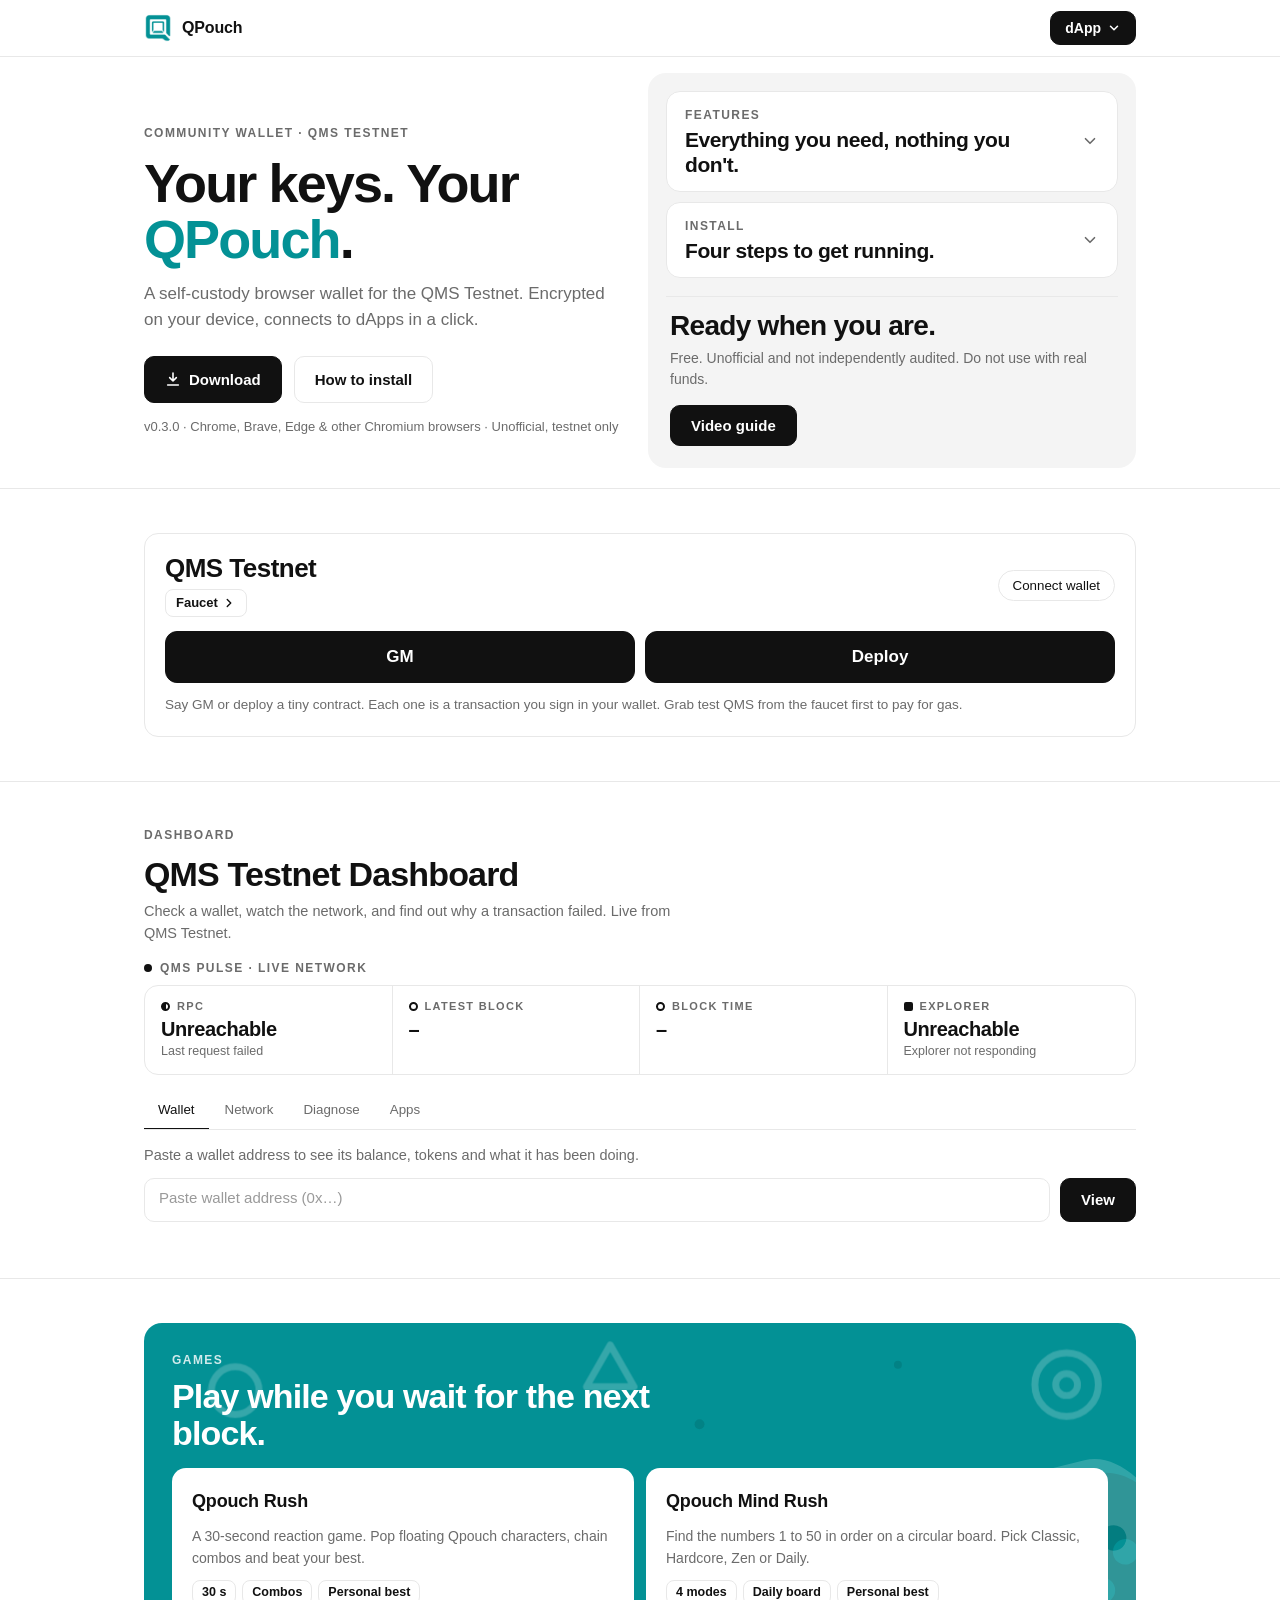
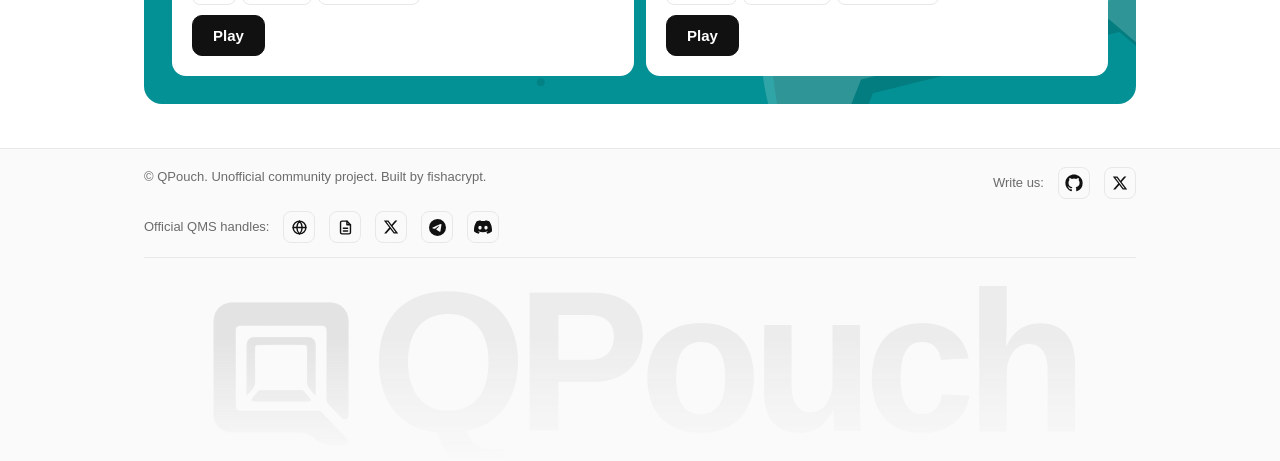
==== commit f46ee47d: "updated with games" ====
--- a/index.html
+++ b/index.html
@@ -31,12 +31,124 @@
   .btn.sm{padding:8px 14px;font-size:14px}
 
   /* hero */
-  .hero{padding:clamp(40px,8vw,64px) clamp(16px,4vw,24px) clamp(36px,6vw,52px);text-align:center}
   .eyebrow{font-size:12px;letter-spacing:.12em;text-transform:uppercase;color:var(--muted);font-weight:600;margin-bottom:12px}
   h1{font-size:clamp(38px,6.5vw,68px);line-height:1.04;letter-spacing:-.035em;font-weight:800;max-width:760px;margin:0 auto 14px}
   .sub{font-size:clamp(15px,2vw,17px);color:var(--muted);max-width:560px;margin:0 auto 22px}
   .cta{display:flex;gap:12px;justify-content:center;flex-wrap:wrap}
   .meta{margin-top:14px;font-size:13px;color:var(--muted)}
+
+
+  /* hero + panel */
+  .top{display:grid;grid-template-columns:1fr 1fr;gap:16px;padding-top:16px;padding-bottom:20px;align-items:start}
+  .hero{align-self:start;padding:clamp(16px,4vw,52px) 0 clamp(8px,2vw,16px);text-align:left}
+  .hero h1{font-size:clamp(34px,4.8vw,54px);margin:0 0 14px;max-width:none}
+  .hero .sub{margin:0 0 22px;max-width:480px}
+  .hero .cta{justify-content:flex-start}
+  .panel{position:relative;overflow:hidden;border-radius:18px;background:#F4F4F4;color:var(--ink);padding:clamp(12px,2.4vw,18px)}
+  .gshapes{position:absolute;inset:0;width:100%;height:100%;pointer-events:none}
+  .panel-in{position:relative;z-index:1}
+  .panel .dd{background:#fff}
+  .panel .grid{grid-template-columns:1fr}
+  .final{margin-top:18px;padding:14px 4px 4px;border-top:1px solid var(--line)}
+  .final h2{font-size:clamp(22px,2.8vw,28px);margin:0 0 6px}
+  .final p{font-size:14px;color:var(--muted);margin:0 0 14px;max-width:420px}
+  @media(max-width:860px){
+    .top{grid-template-columns:1fr}
+    .hero{text-align:center}
+    .hero .sub{margin-left:auto;margin-right:auto}
+    .hero .cta{justify-content:center}
+  }
+
+
+
+  /* QMS Pulse */
+  .pgap{margin-bottom:12px}
+  .dout:empty{display:none}
+  .plabel{display:flex;align-items:center;gap:8px;font-size:12px;letter-spacing:.12em;text-transform:uppercase;font-weight:600;color:var(--muted);margin:0 0 8px}
+  .live{width:8px;height:8px;border-radius:50%;background:var(--ink);animation:plive 1.8s ease-in-out infinite}
+  @keyframes plive{50%{opacity:.2}}
+  @media(prefers-reduced-motion:reduce){.live{animation:none}}
+  .pstrip{display:grid;grid-template-columns:repeat(4,1fr);border:1px solid var(--line);border-radius:14px;overflow:hidden;background:#fff}
+  .pcell{padding:12px 16px;border-right:1px solid var(--line);min-width:0}
+  .pcell:last-child{border-right:0}
+  .pcell .tag{display:flex;align-items:center;gap:7px;margin-bottom:2px}
+  .pcell b{display:block;font-size:clamp(16px,2.2vw,20px);letter-spacing:-.02em;line-height:1.25;overflow-wrap:anywhere}
+  .pcell small{display:block;font-size:12.5px;color:var(--muted);min-height:1.3em;overflow-wrap:anywhere}
+  .sd{display:inline-block;width:9px;height:9px;border-radius:50%;border:2px solid var(--ink);background:#fff;flex:none}
+  .pcell[data-k=ok] .sd{background:var(--ink)}
+  .pcell[data-k=warn] .sd{background:linear-gradient(90deg,var(--ink) 50%,#fff 50%)}
+  .pcell[data-k=bad] .sd{background:var(--ink);border-radius:2px}
+  .ptabs{display:flex;gap:2px;margin:16px 0 14px;border-bottom:1px solid var(--line);overflow-x:auto;-webkit-overflow-scrolling:touch}
+  .ptabs button{font:600 14px/1 inherit;font-family:inherit;background:none;border:0;border-bottom:2px solid transparent;margin-bottom:-1px;padding:11px 14px;color:var(--muted);cursor:pointer;white-space:nowrap}
+  .ptabs button:hover{color:var(--ink)}
+  .ptabs button[aria-selected=true]{color:var(--ink);border-bottom-color:var(--ink)}
+  .ptabs button:focus-visible{outline:2px solid var(--ink);outline-offset:-2px;border-radius:6px}
+  .ppanel[hidden]{display:none}
+  .pgrid{display:grid;grid-template-columns:1fr 1fr;gap:12px;margin-bottom:12px}
+  .pgrid>.dcard{display:flex;flex-direction:column;gap:12px}
+  .pgrid>.dcard h3{margin-bottom:0}
+  .pgrid .tiles{grid-template-columns:repeat(4,1fr)}
+  .pgrid .tile{padding:10px 12px}
+  .pgrid .tile b{font-size:clamp(15px,1.9vw,19px)}
+  .pfoot{display:flex;gap:12px;align-items:center;flex-wrap:wrap}
+  .pfoot .hint{margin:0}
+  .pnote{font-size:13px;color:var(--muted);overflow-wrap:anywhere}
+  .spark{display:flex;align-items:flex-end;gap:3px;height:84px;position:relative}
+  .spark i{flex:1;background:var(--ink);border-radius:2px 2px 0 0;min-height:3px}
+  .spark i.bad,.spark i.slow{background:#fff;border:1.5px solid var(--ink);border-bottom:0}
+  .tline{position:absolute;left:0;right:0;border-top:1.5px dashed #9a9a9a;pointer-events:none}
+  .tline span{position:absolute;right:0;top:-17px;font-size:11px;color:var(--muted);background:#fff;padding:0 4px}
+  .kv{display:grid;grid-template-columns:auto 1fr;gap:9px 16px;font-size:13.5px}
+  .kv dt{color:var(--muted)}
+  .kv dd{text-align:right;overflow-wrap:anywhere;font-weight:600}
+  .kv dd a{text-decoration:underline;text-underline-offset:2px}
+  .verdict{display:flex;gap:6px 12px;align-items:baseline;flex-wrap:wrap;border:1.5px solid var(--ink);border-radius:12px;padding:12px 16px}
+  .verdict b{font-size:19px;letter-spacing:-.015em}
+  .verdict span{font-size:14px;opacity:.85}
+  .verdict.bad{background:var(--ink);color:#fff}
+  .verdict.warn,.verdict.wait{border-style:dashed}
+  .checks{list-style:none;display:grid;gap:9px}
+  .checks li{display:flex;gap:10px;align-items:flex-start;font-size:13.5px;line-height:1.4}
+  .ck{flex:none;width:20px;height:20px;border-radius:50%;display:grid;place-items:center;font-size:11px;font-weight:800;border:1.5px solid var(--ink);margin-top:1px}
+  .ck.no{background:var(--ink);color:#fff}
+  .ck.warn{border-style:dashed}
+  .ck.info{border-color:#bdbdbd;color:var(--muted)}
+  .why p{font-size:14px;color:var(--ink);margin-bottom:8px;overflow-wrap:anywhere}
+  .why p:last-child{margin-bottom:0}
+  .why p.m{color:var(--muted);font-size:13.5px}
+  .pacts{display:flex;gap:8px;flex-wrap:wrap;align-items:center}
+  .pacts .btn,.dcard .btn.sm{padding:7px 13px;font-size:13.5px}
+  .lrow .btn.sm{flex:none}
+  .lrow .btn{margin-left:8px}
+  .mini{display:inline-block;font-size:11px;font-weight:700;letter-spacing:.04em;text-transform:uppercase;border:1px solid var(--ink);border-radius:6px;padding:0 6px;margin-left:6px;vertical-align:1px}
+  .mini.bad{background:var(--ink);color:#fff}
+  @media(max-width:820px){.pgrid{grid-template-columns:1fr}}
+  @media(max-width:640px){
+    .pstrip{grid-template-columns:1fr 1fr}
+    .pcell:nth-child(2){border-right:0}
+    .pcell:nth-child(-n+2){border-bottom:1px solid var(--line)}
+    .pgrid .tiles{grid-template-columns:1fr 1fr}
+    .kv{grid-template-columns:1fr}
+    .kv dd{text-align:left;margin-bottom:4px}
+  }
+
+  /* games */
+  .gpanel{position:relative;overflow:hidden;border-radius:18px;background:var(--teal);color:#fff;padding:clamp(16px,3.4vw,28px)}
+  .gin{position:relative;z-index:1}
+  .geye{font-size:12px;letter-spacing:.12em;text-transform:uppercase;font-weight:600;color:rgba(255,255,255,.82);margin-bottom:8px}
+  .ghead h2{font-size:clamp(24px,3.6vw,34px);max-width:560px;margin-bottom:16px}
+  .ggrid{display:grid;grid-template-columns:1fr 1fr;gap:12px}
+  .gcard{background:#fff;color:var(--ink);border-radius:14px;padding:clamp(14px,2.6vw,20px);display:flex;flex-direction:column;align-items:flex-start;gap:10px}
+  .gcard h3{font-size:18px;letter-spacing:-.01em}
+  .gcard p{font-size:14px;color:var(--muted);flex:1}
+  .gtags{list-style:none;display:flex;flex-wrap:wrap;gap:6px}
+  .gtags li{border:1px solid var(--line);border-radius:8px;padding:2px 9px;font-size:12.5px;font-weight:600}
+  .gmodal{position:fixed;inset:0;background:rgba(0,0,0,.72);display:flex;align-items:center;justify-content:center;padding:12px;z-index:60}
+  .gmodal[hidden]{display:none}
+  .gbox{position:relative;width:min(520px,100%);height:min(860px,100%);background:#000;border-radius:14px;overflow:hidden}
+  .gbox iframe{display:block;width:100%;height:100%;border:0;background:#fff}
+  .gclose{position:absolute;top:8px;left:8px;z-index:2;width:34px;height:34px;border-radius:50%;border:0;background:rgba(255,255,255,.92);color:#111;font-size:22px;line-height:1;cursor:pointer}
+  @media(max-width:640px){.ggrid{grid-template-columns:1fr}}
 
   /* sections */
   section{padding:clamp(32px,5vw,44px) 0;border-top:1px solid var(--line)}
@@ -55,9 +167,6 @@
   .step p{font-size:14.5px;color:var(--muted)}
   code{background:var(--soft);border:1px solid var(--line);border-radius:6px;padding:1px 6px;font-size:13px;font-family:ui-monospace,SFMono-Regular,Menlo,monospace;color:var(--ink)}
 
-  .final{text-align:center}
-  .final h2{margin:0 auto 8px}
-  .final p{color:var(--muted);margin:0 auto 18px;max-width:520px}
 
   footer{border-top:1px solid var(--line);padding:18px 0 0;font-size:13px;color:var(--muted);background:#fafafa;overflow:hidden}
   footer .wrap{display:flex;justify-content:space-between;gap:16px;flex-wrap:wrap}
@@ -107,7 +216,6 @@
   .log li span.mono{font-family:ui-monospace,SFMono-Regular,Menlo,monospace;font-size:12.5px;color:var(--muted)}
 
   /* dropdowns */
-  section.drops{padding:clamp(20px,3.5vw,28px) 0}
   .dd{border:1px solid var(--line);border-radius:14px;background:#fff}
   .dd+.dd{margin-top:10px}
   .dd summary{list-style:none;cursor:pointer;display:flex;align-items:center;justify-content:space-between;gap:16px;padding:14px 18px}
@@ -189,39 +297,6 @@
   .dmore a{text-decoration:underline;text-underline-offset:2px;font-weight:600}
   @media(max-width:760px){.dcols{grid-template-columns:1fr}}
   @media(max-width:520px){.dform .btn{padding:12px 16px}.tiles{grid-template-columns:1fr 1fr}}
-
-  /* dashboard tabs + QMS Pulse */
-  .dtabs{display:inline-flex;gap:4px;border:1px solid var(--line);border-radius:12px;padding:4px;background:var(--soft);margin-top:12px}
-  .dtabs button{font:600 14px/1 Inter,-apple-system,BlinkMacSystemFont,"Segoe UI",Roboto,sans-serif;border:0;background:transparent;color:var(--muted);padding:10px 16px;border-radius:9px;cursor:pointer}
-  .dtabs button:hover{color:var(--ink)}
-  .dtabs button[aria-selected="true"]{background:#fff;color:var(--ink);box-shadow:0 0 0 1px var(--line)}
-  .dtabs button:focus-visible{outline:2px solid var(--ink);outline-offset:2px}
-  .pdsub{margin-bottom:12px}
-  .pbar{display:flex;gap:10px;align-items:center;flex-wrap:wrap;margin-bottom:12px}
-  .pbar .pill{margin-left:0}
-  .pbar .pill i{background:var(--teal)}
-  .pinsp,#pincl{margin-top:12px}
-  .pinsp .dform{margin-top:2px}
-  .pupd{font-size:12.5px;color:var(--muted)}
-  #pane-pulse .dout{margin-top:0}
-  #pane-pulse .dout+.dcard,#pane-pulse .dcard+.dcard,#pane-pulse .dout+.dout{margin-top:12px}
-  #pane-pulse .dcols>.dcard{margin-top:0}
-  #pextra{margin-top:12px}
-  .st.good{color:var(--teal);border-color:var(--teal)}
-  .bars i.f{background:repeating-linear-gradient(135deg,var(--line) 0 3px,#fff 3px 6px);outline:1px solid var(--line);outline-offset:-1px}
-  .finds{list-style:none;display:grid;gap:8px;margin-top:8px}
-  .finds li{font-size:14px;position:relative;padding-left:16px;overflow-wrap:anywhere}
-  .finds li::before{content:"–";position:absolute;left:0;color:var(--muted)}
-  .kv{display:grid;grid-template-columns:minmax(96px,150px) 1fr;gap:8px 14px;font-size:13.5px}
-  .kv dt{color:var(--muted)}
-  .kv dd{font-weight:600;overflow-wrap:anywhere;min-width:0}
-  .kv dd a{text-decoration:underline;text-underline-offset:2px}
-  button.lrow{width:100%;background:none;border:0;border-top:1px solid var(--line);font:inherit;color:inherit;text-align:left;cursor:pointer}
-  button.lrow:first-of-type{border-top:0}
-  button.lrow:hover .l1{text-decoration:underline;text-underline-offset:2px}
-  .linkbtn{background:none;border:0;padding:0;font:inherit;font-weight:600;color:var(--ink);text-decoration:underline;text-underline-offset:2px;cursor:pointer;text-align:left;overflow:hidden;text-overflow:ellipsis;white-space:nowrap;max-width:100%}
-  .linkbtn:focus-visible,button.lrow:focus-visible{outline:2px solid var(--ink);outline-offset:2px}
-  @media(max-width:520px){.kv{grid-template-columns:1fr;gap:2px}.kv dd{margin-bottom:8px}.dtabs{display:flex}.dtabs button{flex:1}}
 </style>
 </head>
 <body>
@@ -249,7 +324,8 @@
 </header>
 
 <main id="top">
-  <div class="wrap hero">
+  <div class="wrap top">
+    <div class="hero">
     <p class="eyebrow">Community wallet · QMS Testnet</p>
     <h1>Your keys. Your <span class="teal">QPouch</span>.</h1>
     <p class="sub">A self-custody browser wallet for the QMS Testnet. Encrypted on your device, connects to dApps in a click.</p>
@@ -261,75 +337,10 @@
       <a class="btn ghost" href="#install">How to install</a>
     </div>
     <p class="meta">v0.3.0 · Chrome, Brave, Edge &amp; other Chromium browsers · Unofficial, testnet only</p>
-  </div>
-
-  <section id="try">
-    <div class="wrap">
-      <div class="tryc">
-        <div class="tryc-top">
-          <div class="tryc-title">
-            <h2>QMS Testnet</h2>
-            <a class="chip" href="https://faucet.testnet.qms.finance" target="_blank" rel="noopener">Faucet <svg width="14" height="14" viewBox="0 0 24 24" fill="none" stroke="currentColor" stroke-width="2.4" stroke-linecap="round" stroke-linejoin="round" aria-hidden="true"><path d="M9 6l6 6-6 6"/></svg></a>
-          </div>
-          <button class="pill" id="conn" type="button">Connect wallet</button>
-        </div>
-        <div class="tryc-actions">
-          <button class="btn primary big" id="gm" type="button">GM</button>
-          <button class="btn primary big" id="deploy" type="button">Deploy</button>
-        </div>
-        <p class="hint" id="msg" role="status">Say GM or deploy a tiny contract. Each one is a transaction you sign in your wallet. Grab test QMS from the faucet first to pay for gas.</p>
-        <ul class="log" id="log" aria-live="polite"></ul>
-      </div>
     </div>
-  </section>
-
-  <section id="dashboard">
-    <div class="wrap">
-      <div class="dhead">
-        <p class="eyebrow">Dashboard</p>
-        <h2>QMS Testnet Dashboard</h2>
-        <div class="dtabs" role="tablist" aria-label="Dashboard view">
-          <button type="button" role="tab" id="tab-wallet" aria-selected="true" aria-controls="pane-wallet">Wallet</button>
-          <button type="button" role="tab" id="tab-pulse" aria-selected="false" aria-controls="pane-pulse" tabindex="-1">QMS Pulse</button>
-        </div>
-      </div>
-
-      <div id="pane-wallet" role="tabpanel" aria-labelledby="tab-wallet">
-        <p class="dsub pdsub">Paste a wallet address to see its balance, tokens and what it has been doing on QMS Testnet.</p>
-        <form class="dform" id="dform" autocomplete="off">
-          <input id="daddr" type="text" inputmode="text" spellcheck="false" autocapitalize="off" autocorrect="off" placeholder="Paste wallet address (0x…)" aria-label="Wallet address">
-          <button class="btn primary" id="dgo" type="submit">View</button>
-        </form>
-        <p class="hint" id="dmsg" role="status"></p>
-        <div class="dout" id="dout" hidden></div>
-      </div>
-
-      <div id="pane-pulse" role="tabpanel" aria-labelledby="tab-pulse" hidden>
-        <p class="dsub pdsub">QMS Pulse puts the network's vital signs in one place: RPC speed, block production, and what happened to your transactions and contracts.</p>
-        <div class="pbar">
-          <button class="pill on" id="plive" type="button" aria-pressed="true"><i></i>Live</button>
-          <button class="btn ghost sm" id="prefresh" type="button">Refresh now</button>
-        </div>
-        <div class="dout" id="plivebox"><p class="dempty">Starting…</p></div>
-
-        <div class="dcard pinsp">
-          <h3>Inspect a transaction or contract <small>did it work, and why not?</small></h3>
-          <form class="dform" id="pform" autocomplete="off">
-            <input id="pq" type="text" spellcheck="false" autocapitalize="off" autocorrect="off" placeholder="Transaction hash or contract address (0x…)" aria-label="Transaction hash or contract address">
-            <button class="btn primary" id="pgo" type="submit">Inspect</button>
-          </form>
-          <p class="hint" id="pmsg" role="status"></p>
-          <div class="dout" id="pout" hidden></div>
-        </div>
-
-        <div class="dcard" id="pincl"></div>
-        <div class="dout" id="pextra"></div>
-      </div>
-    </div>
-  </section>
-
-  <section class="drops">
-    <div class="wrap">
+    <aside class="panel">
+    <svg width="0" height="0" style="position:absolute" aria-hidden="true" focusable="false"><defs><path id="pad" fill-rule="evenodd" d="M-45 -28C-62 -28 -72 4 -70 30C-69 44 -58 47 -50 36L-40 22H40L50 36C58 47 69 44 70 30C72 4 62 -28 45 -28Z M-46 -12h8v8h8v8h-8v8h-8v-8h-8v-8h8z M34 -12a4 4 0 1 0 8 0a4 4 0 1 0 -8 0z M44 -2a4 4 0 1 0 8 0a4 4 0 1 0 -8 0z M34 8a4 4 0 1 0 8 0a4 4 0 1 0 -8 0z M24 -2a4 4 0 1 0 8 0a4 4 0 1 0 -8 0z M-20 8a6 6 0 1 0 12 0a6 6 0 1 0 -12 0z M8 8a6 6 0 1 0 12 0a6 6 0 1 0 -12 0z"/></defs></svg>
+      <div class="panel-in">
       <details class="dd" id="features">
         <summary><span><span class="eyebrow">Features</span><span class="dd-h">Everything you need, nothing you don't.</span></span><svg class="chev" width="18" height="18" viewBox="0 0 24 24" fill="none" stroke="currentColor" stroke-width="2.2" stroke-linecap="round" stroke-linejoin="round" aria-hidden="true"><path d="M6 9l6 6 6-6"/></svg></summary>
         <div class="dd-body">
@@ -351,21 +362,143 @@
           </div>
         </div>
       </details>
+        <div class="final">
+          <h2>Ready when you are.</h2>
+          <p>Free. Unofficial and not independently audited. Do not use with real funds.</p>
+          <button class="btn primary" id="video" type="button" aria-haspopup="dialog">Video guide</button>
+        </div>
+      </div>
+    </aside>
+  </div>
+
+  <section id="try">
+    <div class="wrap">
+      <div class="tryc">
+        <div class="tryc-top">
+          <div class="tryc-title">
+            <h2>QMS Testnet</h2>
+            <a class="chip" href="https://faucet.testnet.qms.finance" target="_blank" rel="noopener">Faucet <svg width="14" height="14" viewBox="0 0 24 24" fill="none" stroke="currentColor" stroke-width="2.4" stroke-linecap="round" stroke-linejoin="round" aria-hidden="true"><path d="M9 6l6 6-6 6"/></svg></a>
+          </div>
+          <button class="pill" id="conn" type="button">Connect wallet</button>
+        </div>
+        <div class="tryc-actions">
+          <button class="btn primary big" id="gm" type="button">GM</button>
+          <button class="btn primary big" id="deploy" type="button">Deploy</button>
+        </div>
+        <p class="hint" id="msg" role="status">Say GM or deploy a tiny contract. Each one is a transaction you sign in your wallet. Grab test QMS from the faucet first to pay for gas.</p>
+        <ul class="log" id="log" aria-live="polite"></ul>
+      </div>
     </div>
   </section>
 
-  <section class="final">
+  <section id="dashboard">
     <div class="wrap">
-      <h2>Ready when you are.</h2>
-      <p>Free. Unofficial and not independently audited. Do not use with real funds.</p>
-      <button class="btn primary" id="video" type="button" aria-haspopup="dialog">Video guide</button>
+      <div class="dhead">
+        <p class="eyebrow">Dashboard</p>
+        <h2>QMS Testnet Dashboard</h2>
+        <p class="dsub">Check a wallet, watch the network, and find out why a transaction failed. Live from QMS Testnet.</p>
+      </div>
+
+      <p class="plabel"><span class="live" aria-hidden="true"></span>QMS Pulse · live network</p>
+      <div class="pstrip" id="pstrip" aria-live="off">
+        <div class="pcell" id="pc-rpc" data-k="wait"><p class="tag"><i class="sd"></i>RPC</p><b>Checking…</b><small>&nbsp;</small></div>
+        <div class="pcell" id="pc-blk" data-k="wait"><p class="tag"><i class="sd"></i>Latest block</p><b>–</b><small>&nbsp;</small></div>
+        <div class="pcell" id="pc-bt" data-k="wait"><p class="tag"><i class="sd"></i>Block time</p><b>–</b><small>&nbsp;</small></div>
+        <div class="pcell" id="pc-ex" data-k="wait"><p class="tag"><i class="sd"></i>Explorer</p><b>–</b><small>&nbsp;</small></div>
+      </div>
+
+      <div class="ptabs" role="tablist" aria-label="Dashboard views">
+        <button type="button" role="tab" id="tab-wallet" data-tab="wallet" aria-selected="true" aria-controls="pp-wallet">Wallet</button>
+        <button type="button" role="tab" id="tab-network" data-tab="network" aria-selected="false" aria-controls="pp-network" tabindex="-1">Network</button>
+        <button type="button" role="tab" id="tab-diagnose" data-tab="diagnose" aria-selected="false" aria-controls="pp-diagnose" tabindex="-1">Diagnose</button>
+        <button type="button" role="tab" id="tab-apps" data-tab="apps" aria-selected="false" aria-controls="pp-apps" tabindex="-1">Apps</button>
+      </div>
+
+      <div class="ppanel" id="pp-wallet" role="tabpanel" aria-labelledby="tab-wallet">
+        <p class="dsub pgap">Paste a wallet address to see its balance, tokens and what it has been doing.</p>
+        <form class="dform" id="dform" autocomplete="off">
+          <input id="daddr" type="text" inputmode="text" spellcheck="false" autocapitalize="off" autocorrect="off" placeholder="Paste wallet address (0x…)" aria-label="Wallet address">
+          <button class="btn primary" id="dgo" type="submit">View</button>
+        </form>
+        <p class="hint" id="dmsg" role="status"></p>
+        <div class="dout" id="dout" hidden></div>
+      </div>
+
+      <div class="ppanel" id="pp-network" role="tabpanel" aria-labelledby="tab-network" hidden>
+        <div class="pgrid"><div class="dcard" id="n-rpc"></div><div class="dcard" id="n-blk"></div></div>
+        <div class="pgrid"><div class="dcard" id="n-fee"></div><div class="dcard" id="n-recent"></div></div>
+        <div class="pfoot"><button class="btn ghost sm" id="n-copy" type="button">Copy snapshot</button><span class="hint">Measured from your browser, so your own connection is part of the numbers.</span></div>
+      </div>
+
+      <div class="ppanel" id="pp-diagnose" role="tabpanel" aria-labelledby="tab-diagnose" hidden>
+        <p class="dsub pgap">Paste a transaction hash to see whether it really succeeded, and why it didn't if it failed.</p>
+        <form class="dform" id="d-form" autocomplete="off">
+          <input id="d-in" type="text" inputmode="text" spellcheck="false" autocapitalize="off" autocorrect="off" placeholder="Paste transaction hash (0x…)" aria-label="Transaction hash">
+          <button class="btn primary" id="d-go" type="submit">Diagnose</button>
+        </form>
+        <p class="hint" id="d-msg" role="status"></p>
+        <div class="dout" id="d-out" hidden></div>
+        <div class="dout" id="d-sent"></div>
+      </div>
+
+      <div class="ppanel" id="pp-apps" role="tabpanel" aria-labelledby="tab-apps" hidden>
+        <p class="dsub pgap">Paste a contract address to check it is deployed and how it has been behaving.</p>
+        <form class="dform" id="a-form" autocomplete="off">
+          <input id="a-in" type="text" inputmode="text" spellcheck="false" autocapitalize="off" autocorrect="off" placeholder="Paste contract address (0x…)" aria-label="Contract address">
+          <button class="btn primary" id="a-go" type="submit">Check</button>
+        </form>
+        <p class="hint" id="a-msg" role="status"></p>
+        <div class="dout" id="a-out" hidden></div>
+        <div class="dout" id="a-sites"></div>
+      </div>
     </div>
   </section>
+
+  <section id="games">
+    <div class="wrap">
+      <div class="gpanel">
+      <svg class="gshapes" viewBox="0 0 1000 420" preserveAspectRatio="xMidYMid slice" aria-hidden="true" focusable="false">
+        <use href="#pad" transform="translate(842 292) rotate(-14) scale(3.2)" fill="#000" opacity=".14"/>
+        <use href="#pad" transform="translate(830 278) rotate(-14) scale(3.2)" fill="#fff" opacity=".18"/>
+        <g fill="none" stroke="#fff" stroke-width="7" stroke-linecap="round" stroke-linejoin="round" opacity=".2">
+          <circle cx="92" cy="86" r="24"/>
+          <path d="M470 40l24 42h-48z"/>
+          <path d="M70 300l36 36m0-36l-36 36"/>
+          <rect x="640" y="300" width="42" height="42" rx="5"/>
+          <path d="M300 300h22v22h22v22h-22v22h-22v-22h-22v-22h22z" transform="rotate(10 300 340)"/>
+          <circle cx="930" cy="80" r="32"/><circle cx="930" cy="80" r="11"/>
+        </g>
+        <g fill="#000" opacity=".1"><circle cx="190" cy="200" r="5"/><circle cx="560" cy="120" r="5"/><circle cx="760" cy="60" r="4"/><circle cx="400" cy="380" r="4"/></g>
+      </svg>
+        <div class="gin">
+          <div class="ghead"><p class="geye">Games</p><h2>Play while you wait for the next block.</h2></div>
+          <div class="ggrid">
+            <article class="gcard">
+              <h3>Qpouch Rush</h3>
+              <p>A 30-second reaction game. Pop floating Qpouch characters, chain combos and beat your best.</p>
+              <ul class="gtags"><li>30 s</li><li>Combos</li><li>Personal best</li></ul>
+              <button class="btn primary" type="button" data-game="games/rush/index.html" data-title="Qpouch Rush">Play</button>
+            </article>
+            <article class="gcard">
+              <h3>Qpouch Mind Rush</h3>
+              <p>Find the numbers 1 to 50 in order on a circular board. Pick Classic, Hardcore, Zen or Daily.</p>
+              <ul class="gtags"><li>4 modes</li><li>Daily board</li><li>Personal best</li></ul>
+              <button class="btn primary" type="button" data-game="games/mind/index.html" data-title="Qpouch Mind Rush">Play</button>
+            </article>
+          </div>
+        </div>
+      </div>
+    </div>
+  </section>
+
+
+  
+
 </main>
 
 <footer>
   <div class="wrap">
-    <span>© QPouch. Unofficial community project.</span>
+    <span>© QPouch. Unofficial community project. Built by fishacrypt.</span>
     <nav class="write">Write us:
       <a href="https://github.com/fishacrypt" target="_blank" rel="noopener" aria-label="GitHub"><svg width="18" height="18" viewBox="0 0 24 24" fill="currentColor" aria-hidden="true"><path d="M12 .5C5.65.5.5 5.65.5 12c0 5.08 3.29 9.39 7.86 10.91.58.11.79-.25.79-.56v-2c-3.2.7-3.87-1.37-3.87-1.37-.52-1.33-1.28-1.69-1.28-1.69-1.05-.71.08-.7.08-.7 1.15.08 1.76 1.19 1.76 1.19 1.03 1.76 2.69 1.25 3.35.96.1-.75.4-1.25.73-1.54-2.55-.29-5.24-1.28-5.24-5.69 0-1.26.45-2.28 1.19-3.09-.12-.29-.52-1.46.11-3.05 0 0 .97-.31 3.17 1.18a11 11 0 015.78 0c2.2-1.49 3.17-1.18 3.17-1.18.63 1.59.23 2.76.11 3.05.74.81 1.19 1.83 1.19 3.09 0 4.42-2.69 5.39-5.25 5.68.41.36.78 1.06.78 2.14v3.17c0 .31.21.68.8.56A11.51 11.51 0 0023.5 12C23.5 5.65 18.35.5 12 .5z"/></svg></a>
       <a href="https://x.com/fishacrypt" target="_blank" rel="noopener" aria-label="X"><svg width="16" height="16" viewBox="0 0 24 24" fill="currentColor" aria-hidden="true"><path d="M18.244 2.25h3.308l-7.227 8.26 8.502 11.24H16.17l-5.214-6.817L4.99 21.75H1.68l7.73-8.835L1.254 2.25H8.08l4.713 6.231zm-1.161 17.52h1.833L7.084 4.126H5.117z"/></svg></a>
@@ -459,11 +592,11 @@
   }
 
   async function receipt(p,hash){
-    for(let i=0;i<40;i++){
+    for(let i=0;i<80;i++){
       let r=null;
       try{r=await p.request({method:"eth_getTransactionReceipt",params:[hash]})}catch(e){}
       if(r)return r;
-      await sleep(4000);
+      await sleep(i<30?2000:4000);
     }
     return null;
   }
@@ -489,9 +622,10 @@
         ?{from,to:from,value:"0x0",data:toHex("GM from QPouch")}
         :{from,value:"0x0",data:BYTECODE};
       const hash=await p.request({method:"eth_sendTransaction",params:[tx]});
-      dispatchEvent(new CustomEvent("qpouch:sent",{detail:{hash,t0:Date.now(),kind}}));
       say("Sent. Waiting for the next block (about 10 seconds)…");
+      const t0=Date.now();dispatchEvent(new CustomEvent("pulse:sent",{detail:{hash,kind,sentAt:t0}}));
       const r=await receipt(p,hash);
+      dispatchEvent(new CustomEvent("pulse:done",{detail:{hash,doneAt:Date.now(),status:r?(r.status==="0x0"?"failed":"ok"):"pending",block:r?parseInt(r.blockNumber,16):null,timedOut:!r}}));
       if(!r){say("Sent, but not confirmed yet. Check it on the explorer.");addLog(kind==="gm"?"GM sent (pending)":"Deploy sent (pending)",hash);return}
       if(r.status==="0x0"){say("The transaction failed on-chain.",true);addLog(kind==="gm"?"GM failed":"Deploy failed",hash);return}
       if(kind==="gm"){say("GM! Your transaction is confirmed. ☀️");addLog("GM sent",hash);dispatchEvent(new CustomEvent("qpouch:tx",{detail:from}))}
@@ -710,6 +844,7 @@
       if(bits.length)kids.push(h("div","dnet",h("span",null,"Network now:"),bits.map(([k,v])=>h("span",null,k+" ",h("b",null,v)))));
     }
     out.replaceChildren(...kids);out.hidden=false;
+    dispatchEvent(new CustomEvent("pulse:wallet",{detail:{addr:d.addr,items:items,me:me}}));
   }
 
   form.addEventListener("submit",e=>{
@@ -731,16 +866,38 @@
 })();
 </script>
 <script>
+  (function(){function o(){var e=document.querySelector(location.hash||"x");if(e&&e.tagName==="DETAILS"){e.open=true;e.scrollIntoView({block:"nearest"})}}
+  addEventListener("hashchange",o);document.addEventListener("click",function(e){var a=e.target.closest&&e.target.closest('a[href="#install"],a[href="#features"]');if(a){var d=document.querySelector(a.getAttribute("href"));if(d){d.open=true}}});o()})();
+</script>
+<div class="gmodal" id="gmodal" hidden role="dialog" aria-modal="true" aria-label="Game">
+  <div class="gbox">
+    <button class="gclose" id="gclose" type="button" aria-label="Close game">&times;</button>
+    <iframe id="gframe" title="Game" allow="clipboard-write; fullscreen" sandbox="allow-scripts allow-same-origin allow-popups"></iframe>
+  </div>
+</div>
+<script>
+  (function(){
+    var m=document.getElementById("gmodal"),f=document.getElementById("gframe"),c=document.getElementById("gclose");
+    function close(){m.hidden=true;f.src="about:blank";document.body.style.overflow=""}
+    document.querySelectorAll("[data-game]").forEach(function(b){b.addEventListener("click",function(){
+      f.title=b.getAttribute("data-title");m.setAttribute("aria-label",f.title);f.src=b.getAttribute("data-game");m.hidden=false;document.body.style.overflow="hidden";c.focus()})});
+    c.addEventListener("click",close);
+    m.addEventListener("click",function(e){if(e.target===m)close()});
+    addEventListener("keydown",function(e){if(e.key==="Escape"&&!m.hidden)close()});
+  })();
+</script>
+<script>
 (()=>{
-  const RPC="https://rpc.testnet.qms.finance",API="https://testnet.qmsscan.io/api/v2",SCAN="https://testnet.qmsscan.io",CHAIN="0x4c18";
+  /* QMS Pulse: network observability for QMS Testnet */
+  const API="https://testnet.qmsscan.io/api/v2",SCAN="https://testnet.qmsscan.io",RPC="https://rpc.testnet.qms.finance",FAUCET="https://faucet.testnet.qms.finance",QWAP="https://testnet.qwap.xyz";
+  const TARGET=10;
   const $=id=>document.getElementById(id);
   const ADDR=/^0x[0-9a-fA-F]{40}$/,HASH=/^0x[0-9a-fA-F]{64}$/;
   const h=(t,c,...k)=>{const e=document.createElement(t);if(c)e.className=c;for(const x of k.flat())if(x!=null&&x!==false)e.append(x.nodeType?x:document.createTextNode(String(x)));return e};
-  const link=(href,text,cls)=>{const a=h("a",cls,text);a.href=href;a.target="_blank";a.rel="noopener";return a};
-  const short=a=>a?a.slice(0,6)+"…"+a.slice(-4):"";
+  const link=(href,text)=>{const a=h("a",null,text);a.href=href;a.target="_blank";a.rel="noopener";return a};
+  const short=a=>a?a.slice(0,8)+"…"+a.slice(-6):"";
   const big=v=>{try{return BigInt(v==null?"0":v)}catch(e){return 0n}};
-  const num=x=>x==null?null:parseInt(x,16);
-  const sleep=ms=>new Promise(r=>setTimeout(r,ms));
+  const num=v=>v==null?null:(typeof v==="string"&&v.startsWith("0x")?parseInt(v,16):Number(v));
   function units(v,dec=18,max=4){
     let n=big(v);const d=Number(dec)||0,neg=n<0n;if(neg)n=-n;
     const p=10n**BigInt(d),w=n/p;
@@ -748,517 +905,487 @@
     if(n>0n&&w===0n&&!f)return "<0."+"0".repeat(Math.max(max-1,0))+"1";
     return (neg?"-":"")+w.toLocaleString("en-US")+(f?"."+f:"");
   }
-  const gwei=v=>units(v,9,3)+" gwei";
-  const ago=ms=>{const s=Math.max(0,ms/1000);if(s<5)return "just now";if(s<60)return Math.floor(s)+"s ago";if(s<3600)return Math.floor(s/60)+"m ago";if(s<86400)return Math.floor(s/3600)+"h ago";return Math.floor(s/86400)+"d ago"};
-  const fmtMs=ms=>ms==null?"–":(ms<1000?Math.round(ms)+" ms":(ms/1000).toFixed(1)+" s");
-  const fmtS=s=>s==null?"–":(s<10?s.toFixed(1)+" s":Math.round(s)+" s");
-  const median=a=>{if(!a.length)return null;const s=[...a].sort((x,y)=>x-y),m=s.length>>1;return s.length%2?s[m]:(s[m-1]+s[m])/2};
-  const pctile=(a,p)=>{if(!a.length)return null;const s=[...a].sort((x,y)=>x-y);return s[Math.min(s.length-1,Math.ceil(p*s.length)-1)]};
+  const ms=v=>v==null?"–":(v<1000?Math.round(v)+" ms":(v/1000).toFixed(1)+" s");
+  const secs=v=>v==null?"–":(v<60?Math.round(v)+"s":(v<3600?Math.floor(v/60)+"m "+Math.round(v%60)+"s":Math.floor(v/3600)+"h "+Math.floor(v%3600/60)+"m"));
+  const pct=(a,b)=>b?Math.round(a/b*100)+"%":"–";
+  const med=a=>{if(!a.length)return null;const s=[...a].sort((x,y)=>x-y),m=s.length>>1;return s.length%2?s[m]:(s[m-1]+s[m])/2};
+  const p95=a=>{if(!a.length)return null;const s=[...a].sort((x,y)=>x-y);return s[Math.min(s.length-1,Math.ceil(s.length*.95)-1)]};
   const avg=a=>a.length?a.reduce((x,y)=>x+y,0)/a.length:null;
-  const pl=(n,w)=>n+" "+w+(n===1?"":"s");
-
-  /* ---------- network access ---------- */
-  async function rpcCall(method,params,timeout=8000){
-    const c=new AbortController(),t=setTimeout(()=>c.abort(),timeout);
-    try{
-      const r=await fetch(RPC,{method:"POST",headers:{"content-type":"application/json"},body:JSON.stringify({jsonrpc:"2.0",id:1,method,params}),signal:c.signal});
-      if(!r.ok){const e=new Error("HTTP "+r.status);e.http=r.status;throw e}
-      const j=await r.json();
-      if(j.error){const e=new Error(j.error.message||"RPC error");e.rpc=true;e.code=j.error.code;e.data=j.error.data;throw e}
-      return j.result;
-    }catch(e){
-      if(e&&e.name==="AbortError"){const x=new Error("timeout");x.timeout=true;throw x}
-      throw e;
-    }finally{clearTimeout(t)}
-  }
-  async function api(path,timeout=10000){
-    const c=new AbortController(),t=setTimeout(()=>c.abort(),timeout);
-    try{
-      const r=await fetch(API+path,{signal:c.signal});
+  const clock=t=>new Date(t).toLocaleTimeString([], {hour:"2-digit",minute:"2-digit",second:"2-digit"});
+  const tile=(l,v,sub)=>h("div","tile",h("p","tag",l),h("b",null,v),sub?h("small",null,sub):null);
+  const card=(title,small,...k)=>h("div","dcard",h("h3",null,title,small?h("small",null,small):null),...k);
+
+  async function getJSON(url,opt){
+    const c=new AbortController(),t=setTimeout(()=>c.abort(),12000);
+    try{const r=await fetch(url,Object.assign({signal:c.signal},opt||{}));
       if(!r.ok){const e=new Error("HTTP "+r.status);e.status=r.status;throw e}
-      return await r.json();
-    }finally{clearTimeout(t)}
-  }
-
-  /* ---------- state ---------- */
-  const S={samples:[],blocks:new Map(),head:null,headTs:null,headBase:null,lastNewHeadAt:null,pollStart:0,
-    chainOk:null,fin:null,finTry:0,explorerHead:null,explorerOk:null,netTxs:null,stats:null,
-    incl:[],active:false,paused:false,gen:0,timer:null,n:0,updated:null};
-
-  const blockInfo=b=>({n:num(b.number),ts:num(b.timestamp),tx:(b.transactions||[]).length,gu:num(b.gasUsed)||0,gl:num(b.gasLimit)||0});
-
-  async function probe(){
-    const t0=performance.now();let b=null;
-    try{b=await rpcCall("eth_getBlockByNumber",["latest",false])}catch(e){}
-    const ms=performance.now()-t0,ok=!!b&&b.number!=null;
-    S.samples.push({t:Date.now(),ms,ok});if(S.samples.length>40)S.samples.shift();
-    if(ok){
-      const n=num(b.number);
-      if(S.head!==n)S.lastNewHeadAt=Date.now();
-      S.head=n;S.headTs=num(b.timestamp);S.headBase=b.baseFeePerGas?big(b.baseFeePerGas):null;
-      S.blocks.set(n,blockInfo(b));
-    }
-    return ok;
-  }
-  async function fillBlocks(){
-    if(S.head==null)return;
-    const want=[];for(let n=S.head;n>S.head-21&&n>=0;n--)if(!S.blocks.has(n))want.push(n);
-    for(let i=0;i<want.length;i+=5){
-      await Promise.allSettled(want.slice(i,i+5).map(async n=>{
-        const b=await rpcCall("eth_getBlockByNumber",["0x"+n.toString(16),false]);
-        if(b&&b.number!=null)S.blocks.set(n,blockInfo(b));
-      }));
-    }
-    const keep=new Set([...S.blocks.keys()].sort((a,b)=>b-a).slice(0,40));
-    for(const k of [...S.blocks.keys()])if(!keep.has(k))S.blocks.delete(k);
-  }
-  async function checkChain(){
-    try{const id=await rpcCall("eth_chainId",[]);S.chainOk=String(id).toLowerCase()===CHAIN;S.chainSeen=id}catch(e){}
-  }
-  async function checkFinal(){
-    if(S.head==null)return;
-    try{
-      const b=await rpcCall("eth_getBlockByNumber",["finalized",false]);
-      if(b&&b.number!=null)S.fin={n:num(b.number),lag:Math.max(0,S.head-num(b.number))};
-      else S.fin={na:true};
-    }catch(e){if(e.rpc)S.fin={na:true}}
-  }
-  async function explorer(){
-    const [b,t,s]=await Promise.allSettled([api("/blocks"),api("/transactions"),api("/stats")]);
-    S.explorerOk=b.status==="fulfilled";
-    if(b.status==="fulfilled"){
-      const items=Array.isArray(b.value)?b.value:(b.value&&b.value.items);
-      if(items&&items[0]&&items[0].height!=null)S.explorerHead=Number(items[0].height);
-    }
-    if(t.status==="fulfilled"&&t.value&&Array.isArray(t.value.items))S.netTxs=t.value.items;
-    if(s.status==="fulfilled")S.stats=s.value;
-  }
-
-  const series=()=>[...S.blocks.values()].sort((a,b)=>a.n-b.n);
-  function intervals(){
-    const a=series(),iv=[];
-    for(let i=1;i<a.length;i++)if(a[i].n===a[i-1].n+1)iv.push(Math.max(0,a[i].ts-a[i-1].ts));
-    return iv.slice(-20);
-  }
-  const isFail=t=>t.status==="error"||(t.status==null&&t.result&&t.result!=="success"&&t.result!=="pending");
-
-  /* ---------- health assessment ---------- */
-  function assess(){
-    const s=S.samples;
-    if(!s.length)return null;
-    const recent=s.slice(-20),okMs=recent.filter(x=>x.ok).map(x=>x.ms);
-    const succ=recent.filter(x=>x.ok).length/recent.length;
-    const med=median(okMs),p95=pctile(okMs,.95);
-    const iv=intervals(),medIv=median(iv),avgIv=avg(iv);
-    const issues=[];let level="good";
-    if(s.slice(-3).length===3&&s.slice(-3).every(x=>!x.ok)){level="down";issues.push("The RPC endpoint isn't responding.")}
-    else{
-      if(S.chainOk===false)issues.push("The RPC reports chain ID "+S.chainSeen+", not QMS Testnet (0x4c18).");
-      if(succ<.9)issues.push(Math.round((1-succ)*100)+"% of recent RPC probes failed.");
-      if(p95!=null&&p95>2500)issues.push("RPC responses are slow (p95 "+fmtMs(p95)+").");
-      const limit=Math.max(60,(medIv||10)*4)*1000;
-      if(S.lastNewHeadAt&&Date.now()-S.lastNewHeadAt>limit)issues.push("No new block has appeared for "+fmtS((Date.now()-S.lastNewHeadAt)/1000)+". Block production may be stalled.");
-      if(S.explorerHead!=null&&S.head!=null&&S.head-S.explorerHead>5)issues.push("The explorer is "+(S.head-S.explorerHead)+" blocks behind the RPC, so explorer data may be stale.");
-      const tx=S.netTxs;
-      if(tx&&tx.length>=20){const f=tx.filter(isFail).length;if(f/tx.length>.25)issues.push(Math.round(f/tx.length*100)+"% of the latest "+tx.length+" network transactions failed.")}
-      if(issues.length)level="warn";
-    }
-    return {level,issues,med,p95,succ,iv,medIv,avgIv,n:recent.length};
-  }
-
-  /* ---------- live view ---------- */
-  const tile=(l,v,sub)=>h("div","tile",h("p","tag",l),h("b",null,v),sub?h("small",null,sub):null);
-  function bars(vals,fmt,cls,label,slots){
-    const max=Math.max(1,...vals.filter(v=>v!=null));
-    const all=slots?Array(Math.max(0,slots-vals.length)).fill(undefined).concat(vals):vals;
-    const b=h("div","bars");b.setAttribute("role","img");b.setAttribute("aria-label",label);
-    all.forEach(v=>{
-      const i=h("i",v===undefined?"z":(v==null?"f":""));
-      i.style.height=v===undefined?"3%":(v==null?"100%":Math.max(4,v/max*100)+"%");
-      if(v!==undefined)i.title=v==null?"failed":fmt(v);
-      b.append(i);
-    });
-    return b;
-  }
-
-  function renderLive(){
-    const A=assess(),box=$("plivebox"),ex=$("pextra");
-    if(!A){box.replaceChildren(h("p","dempty","Starting…"));return}
-    const kids=[];
-    const chip=h("span","st"+(A.level==="good"?" good":" bad"),A.level==="good"?"Healthy":(A.level==="down"?"Down":"Degraded"));
-    const facts=[];
-    if(A.med!=null)facts.push("The RPC answers in "+fmtMs(A.med)+" (median)");
-    if(A.medIv!=null)facts.push("blocks arrive about every "+fmtS(A.medIv));
-    if(S.head!=null)facts.push("the newest block is #"+S.head.toLocaleString("en-US"));
-    const tx=S.netTxs;
-    if(tx&&tx.length)facts.push((tx.filter(isFail).length)+" of the latest "+tx.length+" network transactions failed");
-    let text=(facts.length?facts.join(", ")+".":"No data yet.");
-    kids.push(h("div","dsum",
-      h("div","dsum-top",h("span",null,chip," ",h("b",null,"QMS Testnet")),h("span","pupd","Updated "+(S.updated?S.updated.toLocaleTimeString():"–"))),
-      h("p",null,text),
-      A.issues.length?h("ul","finds",A.issues.map(i=>h("li",null,i))):null));
-
-    const headAge=S.headTs!=null?Math.max(0,Date.now()/1000-S.headTs):null;
-    const fin=S.fin&&!S.fin.na?S.fin:null;
-    const fails=tx&&tx.length?tx.filter(isFail).length:null;
-    kids.push(h("div","tiles",
-      tile("RPC latency",fmtMs(A.med),"p95 "+fmtMs(A.p95)),
-      tile("RPC success",Math.round(A.succ*100)+"%","last "+pl(A.n,"probe")),
-      tile("Block time",A.avgIv!=null?fmtS(A.avgIv):"–",A.iv.length?"average of "+pl(A.iv.length,"block"):"collecting blocks"),
-      tile("Newest block",S.head!=null?"#"+S.head.toLocaleString("en-US"):"–",headAge!=null?fmtS(headAge)+" old":""),
-      tile("Finality",fin?fin.lag.toLocaleString("en-US"):"–",fin?"blocks behind the head":(S.fin&&S.fin.na?"not reported by the RPC":"checking")),
-      tile("Failed txs",fails!=null?Math.round(fails/tx.length*100)+"%":"–",tx&&tx.length?"of the latest "+tx.length+" on the network":"explorer data unavailable")
-    ));
-
-    const probeVals=S.samples.slice(-30).map(x=>x.ok?x.ms:null);
-    const ivVals=A.iv;
-    const c1=h("div","dcard",h("h3",null,"RPC response time",h("small",null,"last "+pl(probeVals.length,"probe"))),
-      bars(probeVals,v=>fmtMs(v),"","RPC response time per probe",30),
-      h("div","bars-x",h("span",null,"older"),h("span",null,"now")));
-    const c2=h("div","dcard",h("h3",null,"Time between blocks",h("small",null,"last "+pl(ivVals.length,"block"))),
-      ivVals.length?bars(ivVals,v=>v+" s","","Seconds between consecutive blocks",20):h("p","dempty","Collecting blocks…"),
-      h("div","bars-x",h("span",null,"older"),h("span",null,"latest")));
-    kids.push(h("div","dcols",c1,c2));
-    box.replaceChildren(...kids);
-
-    /* below the inspector: failures + app health + strip */
-    const ek=[];
-    const failed=(tx||[]).filter(isFail).slice(0,6);
-    const fc=h("div","dcard",h("h3",null,"Recent failed transactions",h("small",null,"network-wide")));
-    if(tx==null)fc.append(h("p","dempty","Explorer data is unavailable right now."));
-    else if(!failed.length)fc.append(h("p","dempty","No failures in the latest "+tx.length+" transactions."));
-    else failed.forEach(t=>{
-      const hash=t.hash,to=t.to&&t.to.hash;
-      const why=t.revert_reason||(t.result&&t.result!=="success"?t.result:"failed");
-      const row=HASH.test(hash||"")?h("button","lrow lbtn"):h("div","lrow");
-      row.append(h("span",null,h("span","l1",t.created_contract?"Contract deploy":(t.method?String(t.method):"Transaction"),h("span","st bad","failed")),
-        h("span","l2",String(why).slice(0,90)+(to&&ADDR.test(to)?" · to "+short(to):""))),
-        h("span","r",t.timestamp?ago(Date.now()-new Date(t.timestamp).getTime()):"",h("small",null,"inspect →")));
-      if(HASH.test(hash||"")){row.type="button";row.addEventListener("click",()=>{$("pq").value=hash;runInspect(hash);$("pform").scrollIntoView({behavior:"smooth",block:"center"})})}
-      fc.append(row);
-    });
-    const groups=new Map();
-    (tx||[]).forEach(t=>{
-      const to=t.to&&t.to.hash;if(!to||!ADDR.test(to)||!(t.to.is_contract||t.method))return;
-      const g=groups.get(to)||{to,name:t.to.name,n:0,f:0};g.n++;if(isFail(t))g.f++;groups.set(to,g);
-    });
-    const top=[...groups.values()].sort((a,b)=>b.n-a.n).slice(0,5);
-    const ac=h("div","dcard",h("h3",null,"Application health",h("small",null,"success rate by contract")));
-    if(!top.length)ac.append(h("p","dempty",tx==null?"Explorer data is unavailable right now.":"No contract calls in the latest transactions."));
-    top.forEach(g=>{
-      const okN=g.n-g.f,tr=h("div","mtrack",h("i"));tr.firstChild.style.width=Math.max(4,okN/g.n*100)+"%";
-      const b=h("button","linkbtn",g.name||short(g.to));b.type="button";b.title="Inspect "+g.to;
-      b.addEventListener("click",()=>{$("pq").value=g.to;runInspect(g.to);$("pform").scrollIntoView({behavior:"smooth",block:"center"})});
-      ac.append(h("div","mrow",b,tr,h("b",null,okN+"/"+g.n)));
-    });
-    ek.push(h("div","dcols",fc,ac));
-
-    const bits=[];
-    const sr=series().slice(-20);
-    if(sr.length){
-      const full=sr.filter(x=>x.gl).map(x=>x.gu/x.gl*100);
-      if(full.length)bits.push(["Block fullness",avg(full).toFixed(1)+"%"]);
-      bits.push(["Txs per block",avg(sr.map(x=>x.tx)).toFixed(1)]);
-    }
-    if(S.explorerOk===false)bits.push(["Explorer","unreachable"]);
-    else if(S.explorerHead!=null&&S.head!=null){const lag=S.head-S.explorerHead;bits.push(["Explorer sync",lag<=1?"in sync":(lag>0?lag+" blocks behind":"ahead of RPC")])}
-    if(S.chainOk!=null)bits.push(["Chain ID",S.chainOk?"19480 ✓":"mismatch"]);
-    if(S.stats&&S.stats.transactions_today!=null)bits.push(["Txs today",Number(S.stats.transactions_today).toLocaleString("en-US")]);
-    if(S.stats&&S.stats.gas_prices&&S.stats.gas_prices.average!=null)bits.push(["Gas",S.stats.gas_prices.average+" gwei"]);
-    if(bits.length)ek.push(h("div","dnet",h("span",null,"Network now:"),bits.map(([k,v])=>h("span",null,k+" ",h("b",null,v)))));
-    ek.push(h("p","dsub","Measured from your browser using the public QMS Testnet RPC and QMSScan. Latency includes your own connection."));
-    ex.replaceChildren(...ek);
-  }
-
-  /* ---------- polling loop ---------- */
-  async function cycle(force){
-    S.n++;
-    await probe();
-    if(S.n===1||S.n%30===0)checkChain();
-    await fillBlocks();
-    const tasks=[];
-    if(force||S.n===1||S.n%3===1)tasks.push(explorer());
-    const finDue=S.fin&&S.fin.na?S.n%30===1:S.n%3===1;
-    if(force||S.n===1||finDue)tasks.push(checkFinal());
-    await Promise.allSettled(tasks);
-    S.updated=new Date();
-    renderLive();
-  }
-  async function tick(g){
-    if(g!==S.gen||!S.active||S.paused)return;
-    try{await cycle(false)}catch(e){}
-    if(g!==S.gen||!S.active||S.paused)return;
-    S.timer=setTimeout(()=>tick(g),10000);
-  }
-  function start(){
-    if(S.active&&!S.paused)return;
-    S.active=true;
-    if(S.paused){renderLive();return}
-    clearTimeout(S.timer);
-    const g=++S.gen;S.pollStart=Date.now();if(!S.lastNewHeadAt)S.lastNewHeadAt=Date.now();
-    tick(g);
-  }
-  function stop(){S.active=false;S.gen++;clearTimeout(S.timer)}
-
-  /* ---------- inclusion tracker (transactions sent from this page) ---------- */
-  function renderIncl(){
-    const box=$("pincl");if(!box)return;
-    const done=S.incl.filter(x=>x.state==="ok"||x.state==="failed").map(x=>x.ms/1000);
-    const kids=[h("h3",null,"Inclusion time",h("small",null,done.length?"median "+fmtS(median(done)):"from this page"))];
-    if(!S.incl.length)kids.push(h("p","dempty","Say GM or deploy a contract in the section above, and QMS Pulse will time how long your transaction takes to be included in a block."));
-    S.incl.forEach(x=>{
-      const stateTxt=x.state==="waiting"?"waiting… "+fmtS((Date.now()-x.t0)/1000):(x.state==="timeout"?"not included after 3 min":fmtS(x.ms/1000));
-      const row=link(SCAN+"/tx/"+x.hash,"","lrow");
-      row.append(h("span",null,h("span","l1",x.kind,x.state==="failed"?h("span","st bad","failed"):null),h("span","l2",short(x.hash)+(x.block?" · block #"+x.block.toLocaleString("en-US"):""))),
-        h("span","r",stateTxt));
-      kids.push(row);
-    });
-    if(S.incl.length)kids.push(h("p","dsub","Timed by checking the RPC every second after your wallet sends the transaction, so it is accurate to about a second."));
-    box.replaceChildren(...kids);
-  }
-  async function trackIncl(it){
-    const end=Date.now()+180000;let i=0;
-    while(Date.now()<end){
-      try{
-        const r=await rpcCall("eth_getTransactionReceipt",[it.hash],6000);
-        if(r){it.ms=Date.now()-it.t0;it.state=r.status==="0x1"?"ok":"failed";it.block=num(r.blockNumber);renderIncl();return}
-      }catch(e){}
-      if(++i%3===0)renderIncl();
-      await sleep(1000);
-    }
-    it.state="timeout";renderIncl();
-  }
-  addEventListener("qpouch:sent",e=>{
-    const d=e.detail||{};if(!HASH.test(d.hash||""))return;
-    const it={hash:d.hash,kind:d.kind==="deploy"?"Contract deploy":"GM transaction",t0:d.t0||Date.now(),state:"waiting"};
-    S.incl.unshift(it);S.incl=S.incl.slice(0,8);renderIncl();trackIncl(it);
-  });
-
-  /* ---------- inspector ---------- */
-  const PANIC={1:"an assert failed",17:"arithmetic overflow or underflow",18:"division or modulo by zero",33:"an invalid enum value",34:"a corrupted storage byte array",49:"pop on an empty array",50:"array index out of bounds",65:"too much memory requested",81:"a call to an uninitialised function"};
-  function decodeRevert(d){
-    if(!d||typeof d!=="string"||!/^0x[0-9a-fA-F]*$/.test(d)||d==="0x")return {kind:"empty"};
-    const sel=d.slice(0,10).toLowerCase();
-    if(sel==="0x08c379a0"){
-      try{
-        const hex=d.slice(10),off=parseInt(hex.slice(0,64),16)*2,len=parseInt(hex.slice(off,off+64),16);
-        if(!isFinite(off)||!isFinite(len)||len>2000)throw 0;
-        const bytes=(hex.slice(off+64,off+64+len*2).match(/../g)||[]).map(x=>parseInt(x,16));
-        return {kind:"error",text:new TextDecoder().decode(Uint8Array.from(bytes))};
-      }catch(e){return {kind:"custom",sel}}
-    }
-    if(sel==="0x4e487b71"){const c=parseInt(d.slice(10,74),16);return {kind:"panic",code:c,text:PANIC[c]||"panic code 0x"+c.toString(16)}}
-    return {kind:"custom",sel};
-  }
-  async function replay(tx,bn){
-    const call={from:tx.from,data:tx.input||tx.data||"0x",value:tx.value||"0x0",gas:tx.gas};
-    if(tx.to)call.to=tx.to;
-    try{await rpcCall("eth_call",[call,"0x"+Math.max(0,bn-1).toString(16)]);return {reproduced:false}}
-    catch(e){
-      if(e.timeout||e.http)return {unavailable:"The RPC didn't answer the replay."};
-      const msg=e.message||"";
-      if(/missing trie|header not found|not available|pruned|unknown block|historical/i.test(msg))return {unavailable:"The node doesn't keep state for that block, so the failure can't be replayed."};
-      if(/out of gas|gas required exceeds/i.test(msg))return {reproduced:true,rev:{kind:"oog"}};
-      const data=typeof e.data==="string"?e.data:(e.data&&typeof e.data.data==="string"?e.data.data:null);
-      let rev=decodeRevert(data);
-      const m=msg.match(/execution reverted:?\s*(.*)$/i);
-      if(rev.kind==="empty"&&m&&m[1])rev={kind:"error",text:m[1]};
-      return {reproduced:true,rev};
-    }
-  }
-  function revertHints(text){
-    const t=String(text),out=[];
-    if(/allowance|approve/i.test(t))out.push("This looks like a token allowance problem: approve the spender for enough tokens before retrying.");
-    if(/insufficient (balance|funds)|exceeds balance|transfer amount exceeds/i.test(t))out.push("This looks like an insufficient token or QMS balance for the amount requested.");
-    if(/slippage|too little received|insufficient_output|insufficient_input|expired|deadline/i.test(t))out.push("This looks swap-related: slippage was too tight or the deadline passed. Refresh the quote, allow more slippage or retry sooner.");
-    if(/not the owner|ownable|accesscontrol|unauthori[sz]ed|not authori[sz]ed|only/i.test(t))out.push("This looks like a permissions check: the calling account isn't allowed to do this.");
-    if(/paused/i.test(t))out.push("The contract appears to be paused.");
-    return out;
-  }
-  const kv=rows=>h("dl","kv",rows.filter(Boolean).flatMap(([k,v])=>[h("dt",null,k),h("dd",null,v)]));
-  const addrLink=a=>ADDR.test(a||"")?link(SCAN+"/address/"+a,short(a)):"–";
-  const finds=list=>list.length?h("ul","finds",list.map(x=>h("li",null,x))):h("p","dempty","Nothing unusual found.");
-
-  function summaryCard(chipTxt,bad,id,url,sentence){
-    return h("div","dsum",h("div","dsum-top",h("span",null,h("span","st"+(bad?" bad":" good"),chipTxt)," ",h("span","mono",id)),link(url,"Open in explorer ↗","chip")),h("p",null,sentence));
-  }
-
-  async function inspectTx(hash){
-    const [txR,rcR,scR]=await Promise.allSettled([rpcCall("eth_getTransactionByHash",[hash]),rpcCall("eth_getTransactionReceipt",[hash]),api("/transactions/"+hash)]);
-    if(txR.status==="rejected"&&rcR.status==="rejected")throw txR.reason;
-    const tx=txR.status==="fulfilled"?txR.value:null,rc=rcR.status==="fulfilled"?rcR.value:null,sc=scR.status==="fulfilled"?scR.value:null;
-    const url=SCAN+"/tx/"+hash,list=[];
-
-    if(!tx&&!rc){
-      if(sc&&sc.block_number!=null)list.push("The explorer lists this transaction in block #"+sc.block_number+", but the RPC doesn't return it. The RPC node may be lagging or pruned. Try again in a moment.");
-      else list.push("Most often this is a typo, a hash from another network, a transaction that was never broadcast, or one that was dropped from the pool before it was mined.");
-      list.push("Check the hash, and that your wallet is on QMS Testnet (chain ID 19480).");
-      return [summaryCard("Not found",true,short(hash),url,"The RPC has no record of this transaction."),h("div","dcard",h("h3",null,"What this suggests"),finds(list))];
-    }
-
-    const from=tx&&tx.from,to=tx&&tx.to,input=(tx&&(tx.input||tx.data))||"0x";
-    const isCreate=tx?!tx.to:!!(rc&&rc.contractAddress);
-    const method=isCreate?"Contract creation":(sc&&sc.method?String(sc.method):(input.length>=10?"Call "+input.slice(0,10):"Plain transfer"));
-    const gasLimit=tx?num(tx.gas):null;
-
-    /* pending */
-    if(tx&&!tx.blockNumber&&!rc){
-      const [lb,nonceR,balR]=await Promise.allSettled([rpcCall("eth_getBlockByNumber",["latest",false]),rpcCall("eth_getTransactionCount",[from,"latest"]),rpcCall("eth_getBalance",[from,"latest"])]);
-      const lbv=lb.status==="fulfilled"?lb.value:null;
-      const base=lbv&&lbv.baseFeePerGas?big(lbv.baseFeePerGas):null,cap=big(tx.maxFeePerGas||tx.gasPrice);
-      const nonceNow=nonceR.status==="fulfilled"?num(nonceR.value):null,txNonce=num(tx.nonce);
-      if(base!=null&&cap<base)list.push("Its fee cap ("+gwei(cap)+") is below the current base fee ("+gwei(base)+"), so it can't be included until the base fee drops. Replace it with a higher fee.");
-      if(nonceNow!=null&&txNonce>nonceNow)list.push("There is a nonce gap: this is nonce "+txNonce+" but the account's next expected nonce is "+nonceNow+". Earlier transactions must be mined first.");
-      if(nonceNow!=null&&txNonce<nonceNow)list.push("This nonce has already been used by another transaction, so this one was replaced or will never be mined.");
-      if(lbv&&gasLimit>num(lbv.gasLimit))list.push("Its gas limit is higher than a block's gas limit, so it can never be included.");
-      if(balR.status==="fulfilled"&&big(balR.value)<big(tx.value)+BigInt(gasLimit)*cap)list.push("The sender's balance may not cover the value plus the maximum fee.");
-      if(!list.length)list.push("It looks valid and is waiting to be included. Blocks arrive about every "+fmtS(median(intervals()))+".");
-      return [summaryCard("Pending",false,short(hash),url,"This transaction has been broadcast but is not in a block yet."),
-        h("div","dcard",h("h3",null,"Details"),kv([["From",addrLink(from)],["To",isCreate?"New contract":addrLink(to)],["Action",method],["Nonce",String(txNonce)],["Fee cap",gwei(cap)],["Current base fee",base!=null?gwei(base):"–"],["Gas limit",gasLimit!=null?gasLimit.toLocaleString("en-US"):"–"]])),
-        h("div","dcard",h("h3",null,"What this suggests"),finds(list))];
-    }
-
-    /* mined */
-    const bn=num(rc.blockNumber),ok=rc.status==="0x1",used=num(rc.gasUsed);
-    const [blkR,headR,codeR]=await Promise.allSettled([
-      rpcCall("eth_getBlockByNumber",[rc.blockNumber,false]),
-      rpcCall("eth_blockNumber",[]),
-      (tx&&tx.to)?rpcCall("eth_getCode",[tx.to,"latest"]):Promise.resolve(null)]);
-    const blk=blkR.status==="fulfilled"?blkR.value:null,head=headR.status==="fulfilled"?num(headR.value):S.head;
-    const eff=big(rc.effectiveGasPrice||(tx&&tx.gasPrice)),fee=eff*BigInt(used||0);
-    const baseB=blk&&blk.baseFeePerGas?big(blk.baseFeePerGas):null;
-    const conf=head!=null?Math.max(1,head-bn+1):null;
-    const ratio=gasLimit?used/gasLimit:null;
-    const age=blk?ago(Date.now()-num(blk.timestamp)*1000):"–";
-    const logs=(rc.logs||[]).length;
-
-    if(ok){
-      if(isCreate){
-        const ca=rc.contractAddress;
-        let size=null;
-        if(ca){try{size=(String(await rpcCall("eth_getCode",[ca,"latest"])).length-2)/2}catch(e){}}
-        if(size===0)list.push("The deployment transaction succeeded, but no code exists at "+short(ca)+". The constructor may have self-destructed or returned empty code.");
-        else if(size>0)list.push("Contract "+short(ca)+" is live with "+size.toLocaleString("en-US")+" bytes of code.");
-      }else if(tx&&tx.to&&input.length>2&&codeR.status==="fulfilled"&&codeR.value==="0x")
-        list.push("This sent data to an address with no contract code, so nothing was executed. If you meant to call a contract, you may have the wrong address or network.");
-      else if(tx&&tx.to&&input.length>2&&logs===0)list.push("The call succeeded but emitted no events. If you expected a transfer or swap event, check that you called the right function.");
-      if(ratio!=null&&ratio>.9)list.push("It used "+Math.round(ratio*100)+"% of its gas limit, close to running out. Allow more headroom next time.");
-      if(baseB!=null&&eff>baseB&&eff-baseB===0n)list.push("It paid no priority tip over the base fee.");
-      if(!list.length)list.push("Nothing unusual. It succeeded, used "+(ratio!=null?Math.round(ratio*100)+"% of its gas limit":"gas normally")+" and is "+(conf>1?conf+" blocks deep":"in the latest block")+".");
-    }else{
-      let rep=null;
-      if(tx)rep=await replay(tx,bn);
-      const oog=(ratio!=null&&ratio>=.99)||(rep&&rep.rev&&rep.rev.kind==="oog");
-      if(oog)list.push("It used all of its gas limit ("+used.toLocaleString("en-US")+"). This usually means the limit was too low for what the call needed. Retry with a higher gas limit or let the wallet estimate it.");
-      if(rep&&rep.reproduced&&rep.rev&&rep.rev.kind!=="oog"){
-        const r=rep.rev;
-        if(r.kind==="error"){list.push("The contract reverted with the message: “"+r.text+"”.");revertHints(r.text).forEach(x=>list.push(x))}
-        else if(r.kind==="panic")list.push("The contract hit a panic: "+r.text+". This points to a bug or an unexpected input.");
-        else if(r.kind==="custom")list.push("The contract reverted with custom error "+r.sel+". The contract's ABI names it; verified contracts show decoded errors on the explorer.");
-        else if(!oog)list.push("The contract reverted without a message. Common causes: a failed check with no text, sending QMS to a function that isn't payable, or calling a function that doesn't exist.");
-      }else if(rep&&rep.reproduced===false&&!oog)list.push("Replaying it one block earlier succeeds, so the state probably changed around it (a price moved, an allowance or allocation was used, another transaction landed first). This is typical for swaps and mints.");
-      else if(rep&&rep.unavailable&&!oog)list.push(rep.unavailable);
-      if(sc&&sc.result&&sc.result!=="success"&&sc.result!=="ok")list.push("The explorer labels the result as “"+sc.result+"”.");
-      if(isCreate)list.push("This was a contract creation. Check constructor arguments, any QMS value sent to a non-payable constructor, and that the bytecode targets a compiler EVM version the network supports.");
-      if(tx&&tx.to&&input==="0x"&&big(tx.value)>0n)list.push("It sent plain QMS to a contract. If that contract has no receive function, it rejects transfers.");
-      if(!list.length)list.push("The transaction failed on-chain but the cause couldn't be determined from the RPC. Open it in the explorer for the trace.");
-    }
-
-    const sentence=(ok?"Succeeded":"Failed")+" in block #"+bn.toLocaleString("en-US")+(conf?" with "+conf.toLocaleString("en-US")+" confirmation"+(conf>1?"s":""):"")+(blk?", included "+age:"")+".";
-    return [summaryCard(ok?"Success":"Failed",!ok,short(hash),url,sentence),
-      h("div","dcard",h("h3",null,"Details"),kv([
-        ["Action",method],
-        ["From",addrLink(from)],
-        ["To",isCreate?(rc.contractAddress?h("span",null,"New contract ",addrLink(rc.contractAddress)):"New contract"):addrLink(to)],
-        ["Block",link(SCAN+"/block/"+bn,"#"+bn.toLocaleString("en-US"))],
-        ["Position in block",blk?(rc.transactionIndex!=null?(num(rc.transactionIndex)+1)+((blk.transactions||[]).length>num(rc.transactionIndex)?" of "+(blk.transactions||[]).length:""):"–"):"–"],
-        ["Gas used",used.toLocaleString("en-US")+(gasLimit?" of "+gasLimit.toLocaleString("en-US")+" ("+Math.round(ratio*100)+"%)":"")],
-        ["Fee paid",units(fee,18,6)+" QMS"],
-        ["Gas price",gwei(eff)+(baseB!=null?" (base fee "+gwei(baseB)+")":"")],
-        ["Events",String(logs)]])),
-      h("div","dcard",h("h3",null,ok?"What this suggests":"Why it failed"),finds(list))];
-  }
-
-  async function inspectAddr(addr){
-    const [codeR,balR,nonceR,scR]=await Promise.allSettled([rpcCall("eth_getCode",[addr,"latest"]),rpcCall("eth_getBalance",[addr,"latest"]),rpcCall("eth_getTransactionCount",[addr,"latest"]),api("/addresses/"+addr)]);
-    if(codeR.status==="rejected"&&balR.status==="rejected")throw codeR.reason;
-    const code=codeR.status==="fulfilled"?String(codeR.value||"0x"):"0x",size=(code.length-2)/2;
-    const bal=balR.status==="fulfilled"?big(balR.value):null,nonce=nonceR.status==="fulfilled"?num(nonceR.value):null;
-    const sc=scR.status==="fulfilled"?scR.value:null,url=SCAN+"/address/"+addr,list=[],extra=[];
-    if(size>0){
-      const verified=sc&&sc.is_verified;
-      list.push("Code is live on QMS Testnet: "+size.toLocaleString("en-US")+" bytes.");
-      list.push(verified?"The source is verified on the explorer"+(sc.name?" as “"+sc.name+"”":"")+", so anyone can read and call it.":"The source isn't verified on the explorer. Verifying it lets people read the code and call functions from the explorer.");
-      const impl=sc&&(Array.isArray(sc.implementations)&&sc.implementations[0]);
-      if(impl&&(impl.address_hash||impl.address))list.push("It looks like a proxy. Logic contract: "+short(impl.address_hash||impl.address)+".");
-      const ctx=sc&&sc.creation_transaction_hash;
-      if(HASH.test(ctx||"")){const b=h("button","linkbtn","Inspect the deployment transaction →");b.type="button";b.addEventListener("click",()=>{$("pq").value=ctx;runInspect(ctx)});extra.push(b)}
-      return [summaryCard("Live contract",false,short(addr),url,"The deployment succeeded: there is contract code at this address."),
-        h("div","dcard",h("h3",null,"Details"),kv([["Code size",size.toLocaleString("en-US")+" bytes"],["Balance",bal!=null?units(bal)+" QMS":"–"],["Verified",verified?"Yes":"No"],["Name",sc&&sc.name?String(sc.name):"–"],["Creator",sc&&sc.creator_address_hash?addrLink(sc.creator_address_hash):"–"]])),
-        h("div","dcard",h("h3",null,"What this suggests"),finds(list),extra.length?h("p","dmore",extra):null)];
-    }
-    if((bal!=null&&bal>0n)||(nonce!=null&&nonce>0)){
-      const b=h("button","linkbtn","Open it in the Wallet tab →");b.type="button";
-      b.addEventListener("click",()=>{$("daddr").value=addr;showTab("wallet");const f=$("dform");f.requestSubmit?f.requestSubmit():f.dispatchEvent(new Event("submit",{cancelable:true}))});
-      return [summaryCard("Wallet",false,short(addr),url,"This is a regular wallet address, not a contract. It has no code."),
-        h("div","dcard",h("h3",null,"Details"),kv([["Balance",bal!=null?units(bal)+" QMS":"–"],["Transactions sent",nonce!=null?String(nonce):"–"]])),h("p","dmore",b)];
-    }
-    list.push("There is no code, no balance and no history at this address on QMS Testnet.");
-    list.push("If you expected a contract here, the deployment may not be mined yet, may have failed, or you may be on a different network. Paste the deployment transaction hash instead to see what happened.");
-    return [summaryCard("Empty",true,short(addr),url,"Nothing exists at this address yet."),h("div","dcard",h("h3",null,"What this suggests"),finds(list))];
-  }
-
-  let iseq=0;
-  const say=(t,err)=>{const m=$("pmsg");m.textContent=t||"";m.classList.toggle("err",!!err)};
-  async function runInspect(q){
-    q=String(q||"").trim();
-    const out=$("pout"),go=$("pgo");
-    if(!HASH.test(q)&&!ADDR.test(q)){out.hidden=true;say("Paste a transaction hash (66 characters) or a contract address (42 characters), starting with 0x.",true);return}
-    const my=++iseq;go.disabled=true;say("Inspecting…");
-    try{
-      const kids=HASH.test(q)?await inspectTx(q):await inspectAddr(q);
-      if(my!==iseq)return;
-      out.replaceChildren(...kids);out.hidden=false;say("");
-    }catch(e){
-      if(my!==iseq)return;
-      out.hidden=true;say("Couldn't reach QMS Testnet right now. Please try again in a moment.",true);
-    }finally{if(my===iseq)go.disabled=false}
-  }
-  $("pform").addEventListener("submit",e=>{e.preventDefault();runInspect($("pq").value)});
-
-  /* ---------- tabs and controls ---------- */
-  const tabs={wallet:[$("tab-wallet"),$("pane-wallet")],pulse:[$("tab-pulse"),$("pane-pulse")]};
-  function showTab(which){
-    for(const [k,[t,p]] of Object.entries(tabs)){const on=k===which;t.setAttribute("aria-selected",on?"true":"false");t.tabIndex=on?0:-1;p.hidden=!on}
-    if(which==="pulse")start();else stop();
-  }
-  Object.entries(tabs).forEach(([k,[t]])=>{
-    t.addEventListener("click",()=>showTab(k));
-    t.addEventListener("keydown",e=>{
-      if(e.key==="ArrowRight"||e.key==="ArrowLeft"){const o=k==="wallet"?"pulse":"wallet";showTab(o);tabs[o][0].focus();e.preventDefault()}
+      return await r.json()}
+    finally{clearTimeout(t)}
+  }
+  async function rpc(m,p){
+    const j=await getJSON(RPC,{method:"POST",headers:{"content-type":"application/json"},body:JSON.stringify({jsonrpc:"2.0",id:1,method:m,params:p||[]})});
+    if(j.error){const e=new Error(j.error.message||"RPC error");e.data=j.error.data;e.rpc=true;throw e}
+    return j.result;
+  }
+  const ok=r=>r.status==="fulfilled";
+
+  /* ---------- tabs ---------- */
+  const tabs=[...document.querySelectorAll(".ptabs button")];
+  let tab="wallet";
+  function show(name){
+    tab=name;
+    tabs.forEach(b=>{const on=b.dataset.tab===name;b.setAttribute("aria-selected",on);b.tabIndex=on?0:-1;$("pp-"+b.dataset.tab).hidden=!on});
+    if(name==="network")drawNetwork();
+    if(name==="apps")checkSites();
+  }
+  tabs.forEach((b,i)=>{
+    b.addEventListener("click",()=>show(b.dataset.tab));
+    b.addEventListener("keydown",e=>{
+      if(e.key!=="ArrowRight"&&e.key!=="ArrowLeft")return;
+      const n=tabs[(i+(e.key==="ArrowRight"?1:tabs.length-1))%tabs.length];n.focus();show(n.dataset.tab);
     });
   });
-  $("plive").addEventListener("click",()=>{
-    S.paused=!S.paused;
-    const b=$("plive");b.classList.toggle("on",!S.paused);b.setAttribute("aria-pressed",S.paused?"false":"true");b.lastChild.textContent=S.paused?"Paused":"Live";
-    if(S.paused){clearTimeout(S.timer);S.gen++}else{S.active=false;start()}
+
+  /* ---------- live strip ---------- */
+  const samples=[];            // {t,ms,ok}
+  const blocks=new Map();      // number -> {n,ts,tx,gu,gl,bf}
+  let head=null,headSeenAt=null,fee={gp:null,bf:null},ex={ok:null,ms:null,height:null,err:false};
+  function setCell(id,k,main,sub){
+    const c=$(id);c.dataset.k=k;c.querySelector("b").textContent=main;c.querySelector("small").textContent=sub||" ";
+  }
+  const okSamples=()=>samples.filter(s=>s.ok);
+  function sortedBlocks(){return [...blocks.values()].sort((a,b)=>a.n-b.n)}
+  function intervals(){
+    const b=sortedBlocks(),r=[];
+    for(let i=1;i<b.length;i++)if(b[i].n===b[i-1].n+1)r.push({n:b[i].n,dt:b[i].ts-b[i-1].ts});
+    return r;
+  }
+  function drawStrip(){
+    const last=samples[samples.length-1];
+    if(!last){return}
+    const recent=samples.slice(-20),good=recent.filter(s=>s.ok);
+    let fails=0;for(let i=samples.length-1;i>=0&&!samples[i].ok;i--)fails++;
+    if(!last.ok){
+      setCell("pc-rpc",fails>=3?"bad":"warn","Unreachable",fails>=3?"No reply from RPC":"Last request failed");
+    }else{
+      const m=med(good.map(s=>s.ms)),rate=good.length/recent.length;
+      const k=rate<.9||last.ms>2500?"bad":(rate<1||m>1200?"warn":"ok");
+      setCell("pc-rpc",k,k==="ok"?"Online":"Slow",ms(last.ms)+" · "+pct(good.length,recent.length)+" ok");
+    }
+    if(head!=null){
+      const b=blocks.get(head);
+      const age=headSeenAt?(Date.now()-headSeenAt)/1000:(b?Math.max(0,Date.now()/1000-b.ts):null);
+      const k=age==null?"wait":age>180?"bad":age>60?"warn":"ok";
+      setCell("pc-blk",k,"#"+head.toLocaleString("en-US"),age==null?"":(k==="ok"?secs(age)+" ago":"No new block for "+secs(age)));
+    }
+    const iv=intervals().map(x=>x.dt);
+    if(iv.length){
+      const a=avg(iv),k=a>30?"bad":(a>15||a<4)?"warn":"ok";
+      setCell("pc-bt",k,a.toFixed(1)+" s","target "+TARGET+" s · last "+iv.length);
+    }
+    if(ex.err)setCell("pc-ex","bad","Unreachable","Explorer not responding");
+    else if(ex.height!=null){
+      const lag=head!=null?head-ex.height:0;
+      const k=lag>20?"bad":lag>3?"warn":"ok";
+      setCell("pc-ex",k,lag>3?"Behind "+lag+" blocks":"Synced","Block #"+ex.height.toLocaleString("en-US")+" · "+ms(ex.ms));
+    }
+  }
+  async function ping(){
+    const t0=performance.now();
+    try{
+      const v=num(await rpc("eth_blockNumber"));
+      const dt=performance.now()-t0;
+      samples.push({t:Date.now(),ms:dt,ok:true});
+      if(v!==head){head=v;headSeenAt=Date.now();fetchBlocks().then(()=>{drawStrip();if(tab==="network")drawNetwork()})}
+    }catch(e){samples.push({t:Date.now(),ms:performance.now()-t0,ok:false,err:e})}
+    if(samples.length>60)samples.shift();
+    drawStrip();if(tab==="network")drawNetwork();
+  }
+  async function fetchBlocks(){
+    if(head==null)return;
+    const want=[];for(let n=head;n>head-24&&n>=0;n--)if(!blocks.has(n))want.push(n);
+    const r=await Promise.allSettled(want.map(n=>rpc("eth_getBlockByNumber",["0x"+n.toString(16),false])));
+    r.forEach((x,i)=>{
+      if(!ok(x)||!x.value)return;const b=x.value;
+      blocks.set(want[i],{n:want[i],ts:num(b.timestamp),tx:(b.transactions||[]).length,gu:num(b.gasUsed),gl:num(b.gasLimit),bf:b.baseFeePerGas?big(b.baseFeePerGas):null});
+    });
+    [...blocks.keys()].sort((a,b)=>b-a).slice(30).forEach(k=>blocks.delete(k));
+    if(!blocks.size)return;
+    const b=blocks.get(head);if(b&&b.bf!=null)fee.bf=b.bf;
+  }
+  async function pollFee(){
+    try{fee.gp=big(await rpc("eth_gasPrice"))}catch(e){}
+    if(tab==="network")drawNetwork();
+  }
+  async function pollExplorer(){
+    const t0=performance.now();
+    try{
+      const j=await getJSON(API+"/main-page/blocks");
+      const a=Array.isArray(j)?j:(j&&j.items)||[];
+      const hgt=a.length?num(a[0].height):null;
+      ex={ok:true,ms:performance.now()-t0,height:hgt,err:hgt==null,list:a};
+    }catch(e){ex={ok:false,ms:null,height:null,err:true,list:ex.list}}
+    drawStrip();if(tab==="network")drawNetwork();
+  }
+  function tick(){
+    if(document.hidden)return;
+    ping();
+  }
+  setInterval(tick,5000);setInterval(()=>{if(!document.hidden)pollExplorer()},15000);
+  setInterval(()=>{if(!document.hidden)pollFee()},20000);
+  setInterval(()=>{if(!document.hidden)drawStrip()},1000);
+  document.addEventListener("visibilitychange",()=>{if(!document.hidden){ping();pollExplorer()}});
+  ping();pollExplorer();pollFee();
+
+  /* ---------- Network tab ---------- */
+  function snapshot(){
+    const ok_=okSamples().map(s=>s.ms),iv=intervals().map(x=>x.dt);
+    return ["QMS Pulse snapshot · "+new Date().toISOString(),
+      "RPC: "+(samples.length?pct(ok_.length,samples.length)+" ok of last "+samples.length+", median "+ms(med(ok_))+", p95 "+ms(p95(ok_)):"no data"),
+      "Latest block: "+(head!=null?"#"+head:"–"),
+      "Block time: "+(iv.length?avg(iv).toFixed(1)+" s avg over "+iv.length+" blocks (target "+TARGET+" s)":"–"),
+      "Explorer: "+(ex.err?"unreachable":ex.height!=null?"block #"+ex.height+" ("+(head!=null?(head-ex.height)+" behind RPC":"")+")":"–"),
+      "Chain 19480 · "+RPC].join("\n");
+  }
+  function drawNetwork(){
+    if(!samples.length){
+      ["n-rpc","n-blk","n-fee","n-recent"].forEach(id=>$(id).replaceChildren(h("p","pnote","Collecting data…")));return;
+    }
+    const good=okSamples().map(s=>s.ms),failN=samples.length-good.length;
+    $("n-rpc").replaceChildren(
+      h("h3",null,"RPC endpoint",h("small",null,"last "+samples.length+" checks · every 5 s")),
+      h("div","tiles",tile("Success",pct(good.length,samples.length),failN+" failed"),tile("Median",ms(med(good))),tile("Slowest 5%",ms(p95(good))),tile("Latest",ms(samples[samples.length-1].ms))),
+      (()=>{
+        const mx=Math.max(...samples.map(s=>s.ok?s.ms:0),300);
+        const sp=h("div","spark");
+        samples.slice(-30).forEach(s=>{const i=h("i",s.ok?"":"bad");i.style.height=s.ok?Math.max(4,Math.round(s.ms/mx*100))+"%":"100%";i.title=s.ok?ms(s.ms):"failed";sp.append(i)});
+        return sp;
+      })(),
+      h("p","pnote","Each bar is one request from your browser. Outlined bars are failed requests.")
+    );
+    const iv=intervals(),dts=iv.map(x=>x.dt),b=sortedBlocks();
+    const slow=dts.filter(d=>d>20).length,txs=b.map(x=>x.tx),util=b.filter(x=>x.gl).map(x=>x.gu/x.gl*100);
+    const sp=h("div","spark");
+    if(dts.length){
+      const mx=Math.max(...dts,TARGET*1.5);
+      iv.slice(-24).forEach(x=>{const i=h("i",x.dt>20?"slow":"");i.style.height=Math.max(4,Math.round(x.dt/mx*100))+"%";i.title="#"+x.n+": "+x.dt+" s";sp.append(i)});
+      const t=h("div","tline");t.style.bottom=Math.round(TARGET/mx*100)+"%";t.append(h("span",null,TARGET+" s target"));sp.append(t);
+    }
+    $("n-blk").replaceChildren(
+      h("h3",null,"Block production",h("small",null,dts.length?"last "+dts.length+" blocks":"")),
+      dts.length?h("div","tiles",tile("Average",avg(dts).toFixed(1)+" s"),tile("Longest",Math.max(...dts)+" s"),tile("Over 20 s",String(slow)),tile("Txs / block",avg(txs).toFixed(1))):h("p","pnote","Waiting for blocks…"),
+      dts.length?sp:null,
+      dts.length?h("p","pnote","Each bar is the gap between two blocks. Outlined bars took longer than 20 s."+(util.length?" Blocks are "+avg(util).toFixed(1)+"% full on average.":"")):null
+    );
+    const gp=fee.gp,bf=fee.bf;
+    $("n-fee").replaceChildren(
+      h("h3",null,"Fees"),
+      h("dl","kv",
+        h("dt",null,"Gas price"),h("dd",null,gp!=null?units(gp,9,3)+" gwei":"–"),
+        h("dt",null,"Base fee (latest block)"),h("dd",null,bf!=null?units(bf,9,3)+" gwei":"–"),
+        h("dt",null,"Typical transfer (21,000 gas)"),h("dd",null,gp!=null?units(gp*21000n,18,6)+" QMS":"–"),
+        h("dt",null,"Finality"),h("dd",null,"Not reported by this release")
+      ),
+      h("p","pnote","If a transaction stays pending, check that its gas price is above the base fee.")
+    );
+    const rows=b.slice(-8).reverse();
+    $("n-recent").replaceChildren(
+      h("h3",null,"Recent blocks",h("small",null,ex.height!=null?"explorer at #"+ex.height.toLocaleString("en-US"):"")),
+      ...(rows.length?rows.map(x=>{
+        const prev=blocks.get(x.n-1),dt=prev?x.ts-prev.ts:null;
+        const a=h("a","lrow",h("span",null,h("span","l1","#"+x.n.toLocaleString("en-US")),h("span","l2",x.tx+" tx · "+(x.gl?Math.round(x.gu/x.gl*100):0)+"% full")),h("span","r",dt!=null?dt+" s":"–",h("small",null,clock(x.ts*1000))));
+        a.href=SCAN+"/block/"+x.n;a.target="_blank";a.rel="noopener";return a;
+      }):[h("p","pnote","Waiting for blocks…")])
+    );
+  }
+  $("n-copy").addEventListener("click",async e=>{
+    const b=e.currentTarget,t=b.textContent;
+    try{await navigator.clipboard.writeText(snapshot());b.textContent="Copied"}catch(x){b.textContent="Copy failed"}
+    setTimeout(()=>b.textContent=t,1500);
   });
-  $("prefresh").addEventListener("click",async()=>{
-    const b=$("prefresh");b.disabled=true;
-    try{await cycle(true)}catch(e){}
-    b.disabled=false;
+
+  /* ---------- revert decoding ---------- */
+  const PANIC={0x01:"an assert() failed",0x11:"arithmetic overflow or underflow",0x12:"division or modulo by zero",0x21:"an invalid enum value",0x22:"a corrupted storage byte array",0x31:"pop() on an empty array",0x32:"an array index out of bounds",0x41:"too much memory requested",0x51:"a call to an uninitialised function"};
+  function decodeRevert(data){
+    if(!data||typeof data!=="string"||!/^0x[0-9a-fA-F]*$/.test(data)||data.length<10)return null;
+    const sel=data.slice(0,10).toLowerCase(),body=data.slice(10);
+    try{
+      if(sel==="0x08c379a0"){
+        const len=parseInt(body.slice(64,128),16),hex=body.slice(128,128+len*2);
+        const bytes=new Uint8Array(hex.match(/../g).map(x=>parseInt(x,16)));
+        return {kind:"error",text:new TextDecoder().decode(bytes)};
+      }
+      if(sel==="0x4e487b71"){const c=parseInt(body.slice(0,64),16);return {kind:"panic",text:PANIC[c]||("panic code 0x"+c.toString(16))}}
+    }catch(e){}
+    return {kind:"custom",text:"custom error "+sel};
+  }
+  function revertFromError(e){
+    const d=decodeRevert(e&&e.data);if(d)return d;
+    const m=String((e&&e.message)||"");
+    const r=m.match(/revert(?:ed)?:?\s*(.+)$/i);
+    if(r&&r[1]&&!/^execution$/i.test(r[1].trim()))return {kind:"error",text:r[1].trim()};
+    if(/revert/i.test(m))return {kind:"empty",text:""};
+    return null;
+  }
+  function explorerReason(x){
+    if(!x)return null;let r=x.revert_reason;
+    if(r==null)return null;
+    if(typeof r==="object")r=r.raw||r.message||r.decoded||JSON.stringify(r);
+    r=String(r);if(!r)return null;
+    const d=decodeRevert(r);return d||{kind:"error",text:r};
+  }
+
+  /* ---------- Diagnose ---------- */
+  const dform=$("d-form"),din=$("d-in"),dmsg=$("d-msg"),dout=$("d-out"),dgo=$("d-go"),dsent=$("d-sent");
+  const dsay=(t,err)=>{dmsg.textContent=t||"";dmsg.classList.toggle("err",!!err)};
+  let dseq=0;
+  const ck=(k,t)=>h("li",null,h("span","ck "+k,k==="ok"?"✓":k==="no"?"✕":k==="warn"?"!":"i"),h("span",null,t));
+  async function diagnose(hash){
+    const my=++dseq;dgo.disabled=true;dsay("Checking…");dout.hidden=true;
+    const [txR,rcR,exR,hdR]=await Promise.allSettled([rpc("eth_getTransactionByHash",[hash]),rpc("eth_getTransactionReceipt",[hash]),getJSON(API+"/transactions/"+hash),rpc("eth_blockNumber")]);
+    if(my!==dseq)return;
+    dgo.disabled=false;
+    const rpcUp=ok(txR)||ok(rcR)||ok(hdR),exUp=ok(exR);
+    if(!rpcUp&&!exUp&&!(exR.reason&&exR.reason.status===404)){dsay("Couldn't reach QMS Testnet right now, so this transaction can't be checked. Try again in a moment.",true);return}
+    dsay("");
+    const tx=ok(txR)?txR.value:null,rc=ok(rcR)?rcR.value:null,x=exUp?exR.value:null;
+    const headNow=ok(hdR)?num(hdR.value):head;
+    const from=tx?tx.from:(x&&x.from?x.from.hash:null);
+    const to=tx?tx.to:(x&&x.to?x.to.hash:null);
+    const input=tx?tx.input:(x?x.raw_input:null);
+    const value=tx?big(tx.value):big(x&&x.value);
+    const gasLimit=tx?num(tx.gas):num(x&&x.gas_limit);
+    const gasUsed=rc?num(rc.gasUsed):num(x&&x.gas_used);
+    const gasPrice=rc&&rc.effectiveGasPrice?big(rc.effectiveGasPrice):(tx&&tx.gasPrice?big(tx.gasPrice):(x&&x.gas_price!=null?big(x.gas_price):null));
+    const nonce=tx?num(tx.nonce):num(x&&x.nonce);
+    const blockNum=rc?num(rc.blockNumber):(tx&&tx.blockNumber?num(tx.blockNumber):num(x&&x.block_number));
+    const isDeploy=!to||(x&&x.created_contract);
+    let state;                                   // ok | failed | pending | missing
+    if(rc)state=rc.status==="0x1"?"ok":(rc.status==="0x0"?"failed":"ok");
+    else if(x&&x.status)state=x.status==="ok"?"ok":(x.status==="error"?"failed":"pending");
+    else if(tx||x)state="pending";
+    else state="missing";
+    const checks=[],why=[];
+    checks.push(rpcUp?ck("ok","RPC is responding"):ck("warn","RPC didn't answer from your browser. Using explorer data instead."));
+    let verdict;
+    if(state==="missing"){
+      checks.push(ck("no","The network has no record of this hash"));
+      verdict=["bad","Not found","Not seen by the RPC or the explorer."];
+      why.push("The hash may be mistyped, from a different network, or the transaction was dropped before it was included. If you just sent it, wait a few seconds and check again.");
+    }else{
+      checks.push(ck("ok","Transaction found"+(from?" · from "+short(from):"")));
+      if(state==="pending"){
+        checks.push(ck("warn","Not included in a block yet"));
+        verdict=["wait","Pending","Waiting to be included in a block."];
+        const reasons=[];
+        try{
+          const [ln,pn]=await Promise.all([from?rpc("eth_getTransactionCount",[from,"latest"]):null,from?rpc("eth_getTransactionCount",[from,"pending"]):null]);
+          if(my!==dseq)return;
+          if(ln!=null&&nonce!=null&&num(ln)<nonce){checks.push(ck("warn","Waiting for an earlier transaction (nonce "+num(ln)+" comes before this one, nonce "+nonce+")"));reasons.push("An earlier transaction from the same wallet has not been included. This one cannot go first.")}
+        }catch(e){}
+        if(gasPrice!=null&&fee.bf!=null&&gasPrice<fee.bf){checks.push(ck("warn","Gas price is below the current base fee"));reasons.push("Its gas price ("+units(gasPrice,9,3)+" gwei) is under the current base fee ("+units(fee.bf,9,3)+" gwei), so it won't be picked up until fees fall. Resend with a higher fee.")}
+        const idle=head!=null&&headSeenAt?(Date.now()-headSeenAt)/1000:0;
+        if(idle>60){checks.push(ck("warn","No new block for "+secs(idle)));reasons.push("The network itself looks slow right now. Check the Network tab.")}
+        if(!reasons.length)reasons.push("Nothing looks wrong. Blocks arrive about every "+TARGET+" seconds, so it should be included shortly.");
+        why.push(...reasons);
+      }else{
+        checks.push(ck("ok","Included in block #"+(blockNum!=null?blockNum.toLocaleString("en-US"):"?")+(headNow!=null&&blockNum!=null?" · "+Math.max(0,headNow-blockNum)+" confirmations":"")));
+        if(state==="ok"){
+          checks.push(ck("ok","Execution succeeded"));
+          verdict=["ok","Succeeded","The transaction ran and its changes were applied."];
+        }else{
+          checks.push(ck("no","Execution failed, so its changes were reverted"));
+          verdict=["bad","Failed","Included in a block, but it reverted. The fee was still spent."];
+        }
+        if(gasLimit&&gasUsed!=null){
+          const u=gasUsed/gasLimit;
+          checks.push(ck(state==="failed"&&u>=.98?"no":"info","Gas used "+gasUsed.toLocaleString("en-US")+" of "+gasLimit.toLocaleString("en-US")+" ("+Math.round(u*100)+"%)"));
+        }
+        if(state==="ok"){
+          const logs=rc?(rc.logs||[]).length:null;
+          const addr=rc&&rc.contractAddress?rc.contractAddress:(x&&x.created_contract?x.created_contract.hash:null);
+          if(isDeploy){
+            if(addr){
+              try{
+                const code=await rpc("eth_getCode",[addr,"latest"]);if(my!==dseq)return;
+                if(code&&code!=="0x"){checks.push(ck("ok","Contract is live at "+short(addr)+" · "+((code.length-2)/2).toLocaleString("en-US")+" bytes of code"))}
+                else{checks.push(ck("no","The deployment succeeded but no code exists at "+short(addr)));verdict=["warn","Succeeded, but empty","No contract code was stored. The init code may have returned nothing."]}
+              }catch(e){checks.push(ck("info","Contract address "+short(addr)+" (code check unavailable)"))}
+            }else checks.push(ck("warn","No contract address in the receipt"));
+          }else if(to){
+            let code="0x";
+            try{code=await rpc("eth_getCode",[to,"latest"]);if(my!==dseq)return}catch(e){code=null}
+            const hasData=input&&input!=="0x"&&input.length>2;
+            if(code==="0x"&&hasData){checks.push(ck("warn","The target "+short(to)+" is not a contract. The call data did nothing."));verdict=["warn","Succeeded, but nothing ran","The target address has no contract code, so the call data had no effect."]}
+            else if(code&&code!=="0x"){checks.push(ck("ok","Called a contract"+(logs!=null?" · "+logs+" event"+(logs===1?"":"s")+" emitted":"")));if(logs===0&&hasData)checks.push(ck("info","No events were emitted. That can be normal, but check the result on the contract if you expected one."))}
+            else if(!hasData)checks.push(ck("info","Plain QMS transfer"));
+          }
+        }
+        if(state==="failed"){
+          let rev=explorerReason(x),replayNote=null;
+          if(tx&&blockNum!=null&&blockNum>0){
+            const call={from:tx.from,data:tx.input,value:tx.value};if(tx.to)call.to=tx.to;
+            try{
+              await rpc("eth_call",[call,"0x"+(blockNum-1).toString(16)]);
+              replayNote="Replaying the call just before this block did not fail, so the state changed between blocks. It can't be reproduced exactly.";
+            }catch(e){
+              if(e.rpc){const r=revertFromError(e);if(r&&(r.kind!=="empty"||!rev))rev=r}
+              else replayNote="The RPC couldn't replay this call.";
+            }
+            if(my!==dseq)return;
+          }
+          const used=gasLimit&&gasUsed!=null?gasUsed/gasLimit:0;
+          if(rev&&rev.kind==="error"&&rev.text)why.push("The contract rejected the call: “"+rev.text+"”. One of its own checks failed, so look at the inputs and the contract's state (balance, allowance, permissions).");
+          else if(rev&&rev.kind==="panic")why.push("The contract hit a built-in error: "+rev.text+". This is usually a bug in the contract or an unexpected input.");
+          else if(rev&&rev.kind==="custom")why.push("The contract rejected the call with a "+rev.text+". Look up that error in the contract's source or ABI to see what it means.");
+          else if(used>=.98)why.push("It used almost all of its gas limit and gave no reason, so it most likely ran out of gas. Resend with a higher gas limit.");
+          else if(isDeploy)why.push("The contract's constructor reverted without a message. Check the constructor arguments and the compiled bytecode.");
+          else why.push("It reverted without a message. That usually means a require() with no reason, a call to a function that doesn't exist, or a payment sent to a function that doesn't accept it.");
+          if(rev&&rev.kind!=="empty"&&rev.text)checks.push(ck("no","Reason: "+rev.text));
+          if(replayNote)why.push(replayNote);
+        }
+      }
+    }
+    if(my!==dseq)return;
+    const kids=[h("div","verdict "+verdict[0],h("b",null,verdict[1]),h("span",null,verdict[2])),card("Checks",null,h("ul","checks",checks))];
+    if(why.length)kids.push(card(state==="failed"?"What probably happened":"What this means",null,h("div","why",why.map(t=>h("p",null,t)))));
+    const kv=[["Hash",short(hash)],["From",from?short(from):"–"],[isDeploy?"Creates":"To",to?short(to):(x&&x.created_contract?short(x.created_contract.hash):"–")],["Value",units(value)+" QMS"],["Fee",gasPrice!=null&&gasUsed!=null?units(gasPrice*BigInt(gasUsed),18,6)+" QMS":"–"],["Gas price",gasPrice!=null?units(gasPrice,9,3)+" gwei":"–"],["Nonce",nonce!=null?String(nonce):"–"]];
+    const sentRec=sent.find(s=>s.hash.toLowerCase()===hash.toLowerCase());
+    if(sentRec&&sentRec.doneAt)kv.push(["Sent → seen on chain",((sentRec.doneAt-sentRec.sentAt)/1000).toFixed(0)+" s (measured here)"]);
+    const dl=h("dl","kv");kv.forEach(([k,v])=>dl.append(h("dt",null,k),h("dd",null,v)));
+    const acts=h("div","pacts");
+    const cp=h("button","btn ghost sm","Copy report");cp.type="button";
+    cp.addEventListener("click",async()=>{
+      const rep=["QMS Pulse report · "+new Date().toISOString(),"Tx: "+hash,"Result: "+verdict[1]+" – "+verdict[2],...checks.map(c=>"- "+c.lastChild.textContent),...why.map(t=>"Note: "+t)].join("\n");
+      try{await navigator.clipboard.writeText(rep);cp.textContent="Copied"}catch(e){cp.textContent="Copy failed"}
+      setTimeout(()=>cp.textContent="Copy report",1500);
+    });
+    acts.append(cp,link(SCAN+"/tx/"+hash,"Open on explorer ↗"));
+    kids.push(card("Details",null,dl,h("div",null,acts)));
+    dout.replaceChildren(...kids);dout.hidden=false;
+  }
+  dform.addEventListener("submit",e=>{
+    e.preventDefault();const v=din.value.trim();
+    if(!HASH.test(v)){dout.hidden=true;dsay("That doesn't look like a transaction hash. It should start with 0x and have 66 characters.",true);return}
+    diagnose(v);
   });
-  document.addEventListener("visibilitychange",()=>{
-    if(!tabs.pulse[1].hidden){if(document.hidden)stop();else start()}
+
+  /* transactions sent from this page (GM / Deploy): measured inclusion time */
+  let sent=[];
+  try{sent=JSON.parse(sessionStorage.getItem("pulse.sent")||"[]")}catch(e){}
+  const saveSent=()=>{try{sessionStorage.setItem("pulse.sent",JSON.stringify(sent.slice(0,10)))}catch(e){}};
+  function drawSent(){
+    if(!sent.length){dsent.replaceChildren();return}
+    const done=sent.filter(s=>s.doneAt&&!s.timedOut).map(s=>(s.doneAt-s.sentAt)/1000);
+    dsent.replaceChildren(card("Sent from this page",done.length?"median "+secs(med(done))+" to be included":"",
+      sent.slice(0,6).map(s=>{
+        const t=s.timedOut?"not seen yet":(s.doneAt?secs((s.doneAt-s.sentAt)/1000):"waiting…");
+        const row=h("div","lrow",h("span",null,h("span","l1",(s.kind==="gm"?"GM":"Deploy")+" · "+short(s.hash),s.status==="failed"?h("span","st bad","failed"):null),h("span","l2",clock(s.sentAt)+" · time to inclusion "+t)));
+        const b=h("button","btn ghost sm","Diagnose");b.type="button";b.addEventListener("click",()=>go(s.hash));row.append(b);return row;
+      }),
+      h("p","pnote","Measured from when your wallet returned the hash until the receipt appeared, about 2 s resolution.")));
+  }
+  addEventListener("pulse:sent",e=>{const d=e.detail;if(!d)return;sent.unshift({hash:d.hash,kind:d.kind,sentAt:d.sentAt});saveSent();drawSent()});
+  addEventListener("pulse:done",e=>{const d=e.detail,s=d&&sent.find(x=>x.hash===d.hash);if(!s)return;Object.assign(s,{doneAt:d.doneAt,status:d.status,block:d.block,timedOut:d.timedOut});saveSent();drawSent()});
+  drawSent();
+  function go(hash){show("diagnose");din.value=hash;diagnose(hash);dform.scrollIntoView({block:"nearest"})}
+
+  /* ---------- Apps tab ---------- */
+  const aform=$("a-form"),ain=$("a-in"),amsg=$("a-msg"),aout=$("a-out"),ago=$("a-go"),asites=$("a-sites");
+  const asay=(t,err)=>{amsg.textContent=t||"";amsg.classList.toggle("err",!!err)};
+  let aseq=0;
+  async function checkApp(addr){
+    const my=++aseq;ago.disabled=true;asay("Checking…");aout.hidden=true;
+    const [codeR,infoR,txsR,balR]=await Promise.allSettled([rpc("eth_getCode",[addr,"latest"]),getJSON(API+"/addresses/"+addr),getJSON(API+"/addresses/"+addr+"/transactions"),rpc("eth_getBalance",[addr,"latest"])]);
+    if(my!==aseq)return;ago.disabled=false;
+    if(!ok(codeR)&&!ok(infoR)&&!(infoR.reason&&infoR.reason.status===404)){asay("Couldn't reach QMS Testnet right now. Try again in a moment.",true);return}
+    asay("");
+    const code=ok(codeR)?codeR.value:null,info=ok(infoR)?infoR.value:null;
+    const items=ok(txsR)&&txsR.value&&Array.isArray(txsR.value.items)?txsR.value.items:[];
+    const isC=code!=null?(code!=="0x"):!!(info&&info.is_contract);
+    let v;
+    if(isC)v=["ok","Contract is deployed","Code exists on QMS Testnet at this address."];
+    else if(info&&(items.length||big(info.coin_balance)>0n)||(ok(balR)&&big(balR.value)>0n))v=["warn","This is a wallet, not a contract","There is no contract code here. Use the Wallet tab to look at it."];
+    else v=["bad","Nothing at this address","No contract code and no activity. The deployment may have failed, or this is a different network."];
+    const kids=[h("div","verdict "+v[0],h("b",null,v[1]),h("span",null,v[2]))];
+    const kv=h("dl","kv");
+    const row=(k,val)=>kv.append(h("dt",null,k),h("dd",null,val));
+    row("Address",short(addr));
+    if(isC&&code)row("Code size",((code.length-2)/2).toLocaleString("en-US")+" bytes");
+    if(info){
+      if(info.name)row("Name",info.name);
+      if(isC)row("Source verified",info.is_verified?"Yes":"No");
+      if(info.creator_address_hash)row("Created by",short(info.creator_address_hash));
+    }
+    const bal=info&&info.coin_balance!=null?info.coin_balance:(ok(balR)?String(BigInt(balR.value)):null);
+    if(bal!=null)row("Balance",units(bal)+" QMS");
+    if(info&&info.creation_transaction_hash)kv.append(h("dt",null,"Deployment tx"),(()=>{const dd=h("dd");const b=h("button","btn ghost sm","Diagnose "+short(info.creation_transaction_hash));b.type="button";b.addEventListener("click",()=>go(info.creation_transaction_hash));dd.append(b);return dd})());
+    kids.push(card("Overview",null,kv));
+    if(items.length){
+      const bad=items.filter(t=>t.status==="error"||t.result==="error");
+      const stamps=items.map(t=>new Date(t.timestamp).getTime()).filter(isFinite);
+      const last=stamps.length?Math.max(...stamps):null;
+      const meth={};items.forEach(t=>{const m=t.method||(t.created_contract?"deploy":"transfer");meth[m]=(meth[m]||0)+1});
+      kids.push(card("Recent activity","last "+items.length+" transactions",
+        h("div","tiles",tile("Succeeded",pct(items.length-bad.length,items.length),(items.length-bad.length)+" of "+items.length),tile("Failed",String(bad.length),bad.length?"see below":"none"),tile("Last activity",last?secs((Date.now()-last)/1000)+" ago":"–"),tile("Top method",Object.entries(meth).sort((a,b)=>b[1]-a[1])[0][0]))));
+      if(bad.length)kids.push(card("Failed calls","tap Diagnose for the reason",bad.slice(0,5).map(t=>{
+        const r=explorerReason(t),row=h("div","lrow",h("span",null,h("span","l1",(t.method?String(t.method):"call")+" · "+short(t.hash)),h("span","l2",(r&&r.text?r.text:"no reason given")+" · "+secs((Date.now()-new Date(t.timestamp).getTime())/1000)+" ago")));
+        const b=h("button","btn ghost sm","Diagnose");b.type="button";b.addEventListener("click",()=>go(t.hash));row.append(b);return row;
+      })));
+    }else if(isC)kids.push(card("Recent activity",null,h("p","pnote","No transactions found for this contract yet. If you expected some, check you are on the right contract address.")));
+    kids.push(h("div","pacts",link(SCAN+"/address/"+addr,"Open on explorer ↗")));
+    aout.replaceChildren(...kids);aout.hidden=false;
+  }
+  aform.addEventListener("submit",e=>{
+    e.preventDefault();const v=ain.value.trim();
+    if(!ADDR.test(v)){aout.hidden=true;asay("That doesn't look like an address. It should start with 0x and have 42 characters.",true);return}
+    checkApp(v);
   });
 
-  renderIncl();
-  try{
-    const q=new URLSearchParams(location.search).get("tx");
-    if(q&&(HASH.test(q.trim())||ADDR.test(q.trim()))){$("pq").value=q.trim();showTab("pulse");runInspect(q.trim())}
-    else if(location.hash==="#pulse")showTab("pulse");
-  }catch(e){}
+  /* service reachability */
+  let sitesAt=0,sitesBusy=false;
+  async function probe(name,fn){const t0=performance.now();try{await fn();return {name,ok:true,ms:performance.now()-t0}}catch(e){return {name,ok:false,ms:null}}}
+  async function checkSites(force){
+    if(sitesBusy||(!force&&Date.now()-sitesAt<30000))return;
+    sitesBusy=true;
+    const noCors=u=>fetch(u,{mode:"no-cors",cache:"no-store"});
+    const res=await Promise.all([
+      probe("QMS RPC",()=>rpc("eth_chainId")),
+      probe("QMS Explorer",()=>getJSON(API+"/main-page/blocks")),
+      probe("Faucet",()=>noCors(FAUCET)),
+      probe("Qwap",()=>noCors(QWAP))
+    ]);
+    sitesBusy=false;sitesAt=Date.now();
+    const b=h("button","btn ghost sm","Check again");b.type="button";b.addEventListener("click",()=>checkSites(true));
+    asites.replaceChildren(card("Ecosystem reachability","from your browser",
+      res.map(r=>h("div","lrow",h("span",null,h("span","l1",r.name)),h("span","r",h("span","st"+(r.ok?"":" bad"),r.ok?"responding":"no response"),h("small",null,r.ok?ms(r.ms):"")))),
+      h("div","pacts",b)));
+  }
+
+  /* ---------- Wallet tab: reliability card ---------- */
+  addEventListener("pulse:wallet",e=>{
+    const d=e.detail;if(!d||!d.items||!d.items.length)return;
+    const out=$("dout"),old=out.querySelector("[data-pulse]");if(old)old.remove();
+    const items=d.items.slice(0,50),bad=items.filter(t=>t.status==="error"||t.result==="error");
+    const deploys=items.filter(t=>t.created_contract);
+    const kids=[h("div","tiles",tile("Success rate",pct(items.length-bad.length,items.length),"last "+items.length+" transactions"),tile("Failed",String(bad.length),bad.length?"details below":"none"),tile("Deployments",String(deploys.length),deploys.length?(deploys.filter(t=>!(t.status==="error"||t.result==="error")).length+" succeeded"):"none seen"))];
+    bad.slice(0,4).forEach(t=>{
+      const r=explorerReason(t),row=h("div","lrow",h("span",null,h("span","l1",(t.method?String(t.method):(t.created_contract?"Deploy":"Call"))+" · "+short(t.hash)),h("span","l2",r&&r.text?r.text:"no reason given")));
+      const b=h("button","btn ghost sm","Diagnose");b.type="button";b.addEventListener("click",()=>go(t.hash));row.append(b);kids.push(row);
+    });
+    deploys.slice(0,3).forEach(t=>{
+      const fail=t.status==="error"||t.result==="error",a=t.created_contract&&t.created_contract.hash;
+      const row=h("div","lrow",h("span",null,h("span","l1","Deployment",h("span","st"+(fail?" bad":""),fail?"failed":"ok")),h("span","l2",a?short(a):short(t.hash))));
+      const b=h("button","btn ghost sm",fail?"Diagnose":"Check");b.type="button";b.addEventListener("click",()=>{if(fail||!a)go(t.hash);else{show("apps");ain.value=a;checkApp(a)}});row.append(b);kids.push(row);
+    });
+    const c=card("Reliability","QMS Pulse",...kids);c.dataset.pulse="1";c.style.display="grid";c.style.gap="10px";
+    out.append(c);
+  });
+
+  /* ?tx=0x… deep link */
+  try{const q=new URLSearchParams(location.search).get("tx");if(q&&HASH.test(q.trim())){show("diagnose");din.value=q.trim();diagnose(q.trim())}}catch(e){}
 })();
 </script>
+
 </body>
 </html>
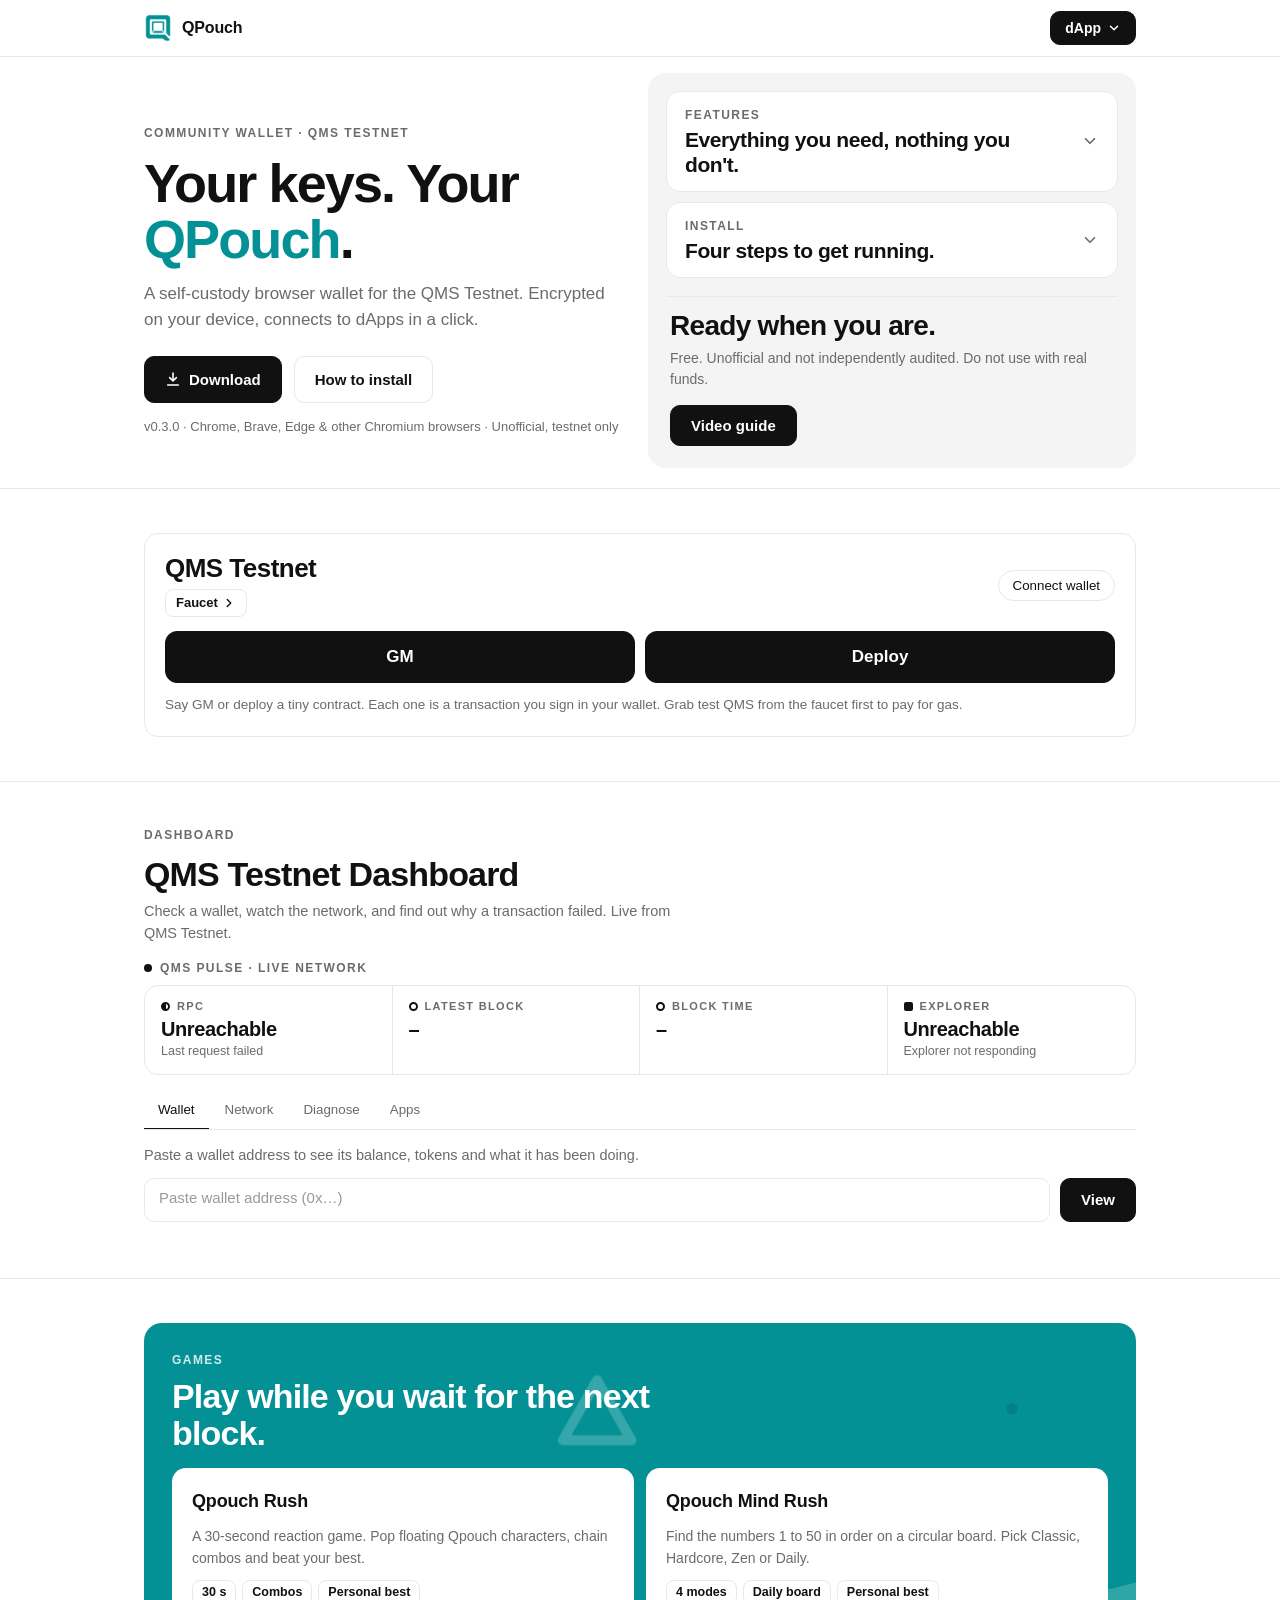
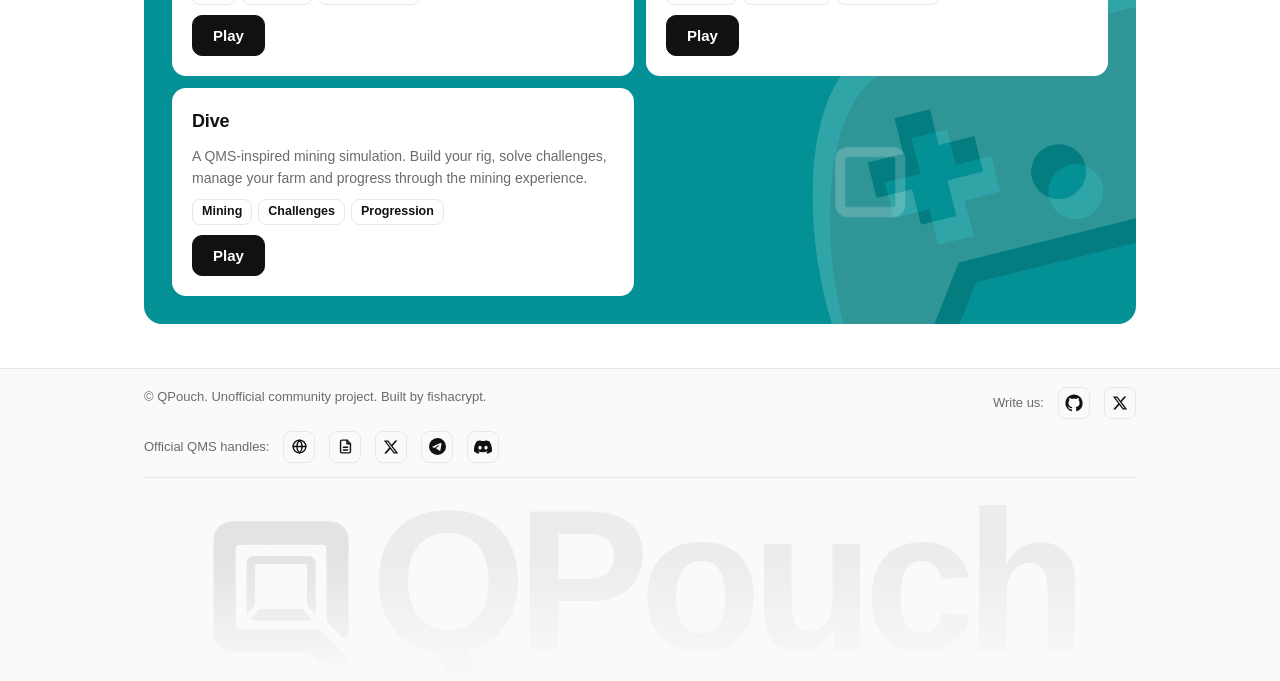
==== commit 67b7dd80: "Add Dive to QPouch games" ====
--- a/index.html
+++ b/index.html
@@ -454,9 +454,10 @@
     </div>
   </section>
 
-  <section id="games">
-    <div class="wrap">
-      <div class="gpanel">
+  
+<section id="games">
+  <div class="wrap">
+    <div class="gpanel">
       <svg class="gshapes" viewBox="0 0 1000 420" preserveAspectRatio="xMidYMid slice" aria-hidden="true" focusable="false">
         <use href="#pad" transform="translate(842 292) rotate(-14) scale(3.2)" fill="#000" opacity=".14"/>
         <use href="#pad" transform="translate(830 278) rotate(-14) scale(3.2)" fill="#fff" opacity=".18"/>
@@ -470,26 +471,40 @@
         </g>
         <g fill="#000" opacity=".1"><circle cx="190" cy="200" r="5"/><circle cx="560" cy="120" r="5"/><circle cx="760" cy="60" r="4"/><circle cx="400" cy="380" r="4"/></g>
       </svg>
-        <div class="gin">
-          <div class="ghead"><p class="geye">Games</p><h2>Play while you wait for the next block.</h2></div>
-          <div class="ggrid">
-            <article class="gcard">
-              <h3>Qpouch Rush</h3>
-              <p>A 30-second reaction game. Pop floating Qpouch characters, chain combos and beat your best.</p>
-              <ul class="gtags"><li>30 s</li><li>Combos</li><li>Personal best</li></ul>
-              <button class="btn primary" type="button" data-game="games/rush/index.html" data-title="Qpouch Rush">Play</button>
-            </article>
-            <article class="gcard">
-              <h3>Qpouch Mind Rush</h3>
-              <p>Find the numbers 1 to 50 in order on a circular board. Pick Classic, Hardcore, Zen or Daily.</p>
-              <ul class="gtags"><li>4 modes</li><li>Daily board</li><li>Personal best</li></ul>
-              <button class="btn primary" type="button" data-game="games/mind/index.html" data-title="Qpouch Mind Rush">Play</button>
-            </article>
-          </div>
+
+      <div class="gin">
+        <div class="ghead">
+          <p class="geye">Games</p>
+          <h2>Play while you wait for the next block.</h2>
+        </div>
+
+        <div class="ggrid">
+          <article class="gcard">
+            <h3>Qpouch Rush</h3>
+            <p>A 30-second reaction game. Pop floating Qpouch characters, chain combos and beat your best.</p>
+            <ul class="gtags"><li>30 s</li><li>Combos</li><li>Personal best</li></ul>
+            <button class="btn primary" type="button" data-game="games/rush/index.html" data-title="Qpouch Rush">Play</button>
+          </article>
+
+          <article class="gcard">
+            <h3>Qpouch Mind Rush</h3>
+            <p>Find the numbers 1 to 50 in order on a circular board. Pick Classic, Hardcore, Zen or Daily.</p>
+            <ul class="gtags"><li>4 modes</li><li>Daily board</li><li>Personal best</li></ul>
+            <button class="btn primary" type="button" data-game="games/mind/index.html" data-title="Qpouch Mind Rush">Play</button>
+          </article>
+
+          <article class="gcard">
+            <h3>Dive</h3>
+            <p>A QMS-inspired mining simulation. Build your rig, solve challenges, manage your farm and progress through the mining experience.</p>
+            <ul class="gtags"><li>Mining</li><li>Challenges</li><li>Progression</li></ul>
+            <button class="btn primary" type="button" data-game="https://dive-lemon.vercel.app/" data-title="Dive">Play</button>
+          </article>
         </div>
       </div>
     </div>
-  </section>
+  </div>
+</section>
+
 
 
   
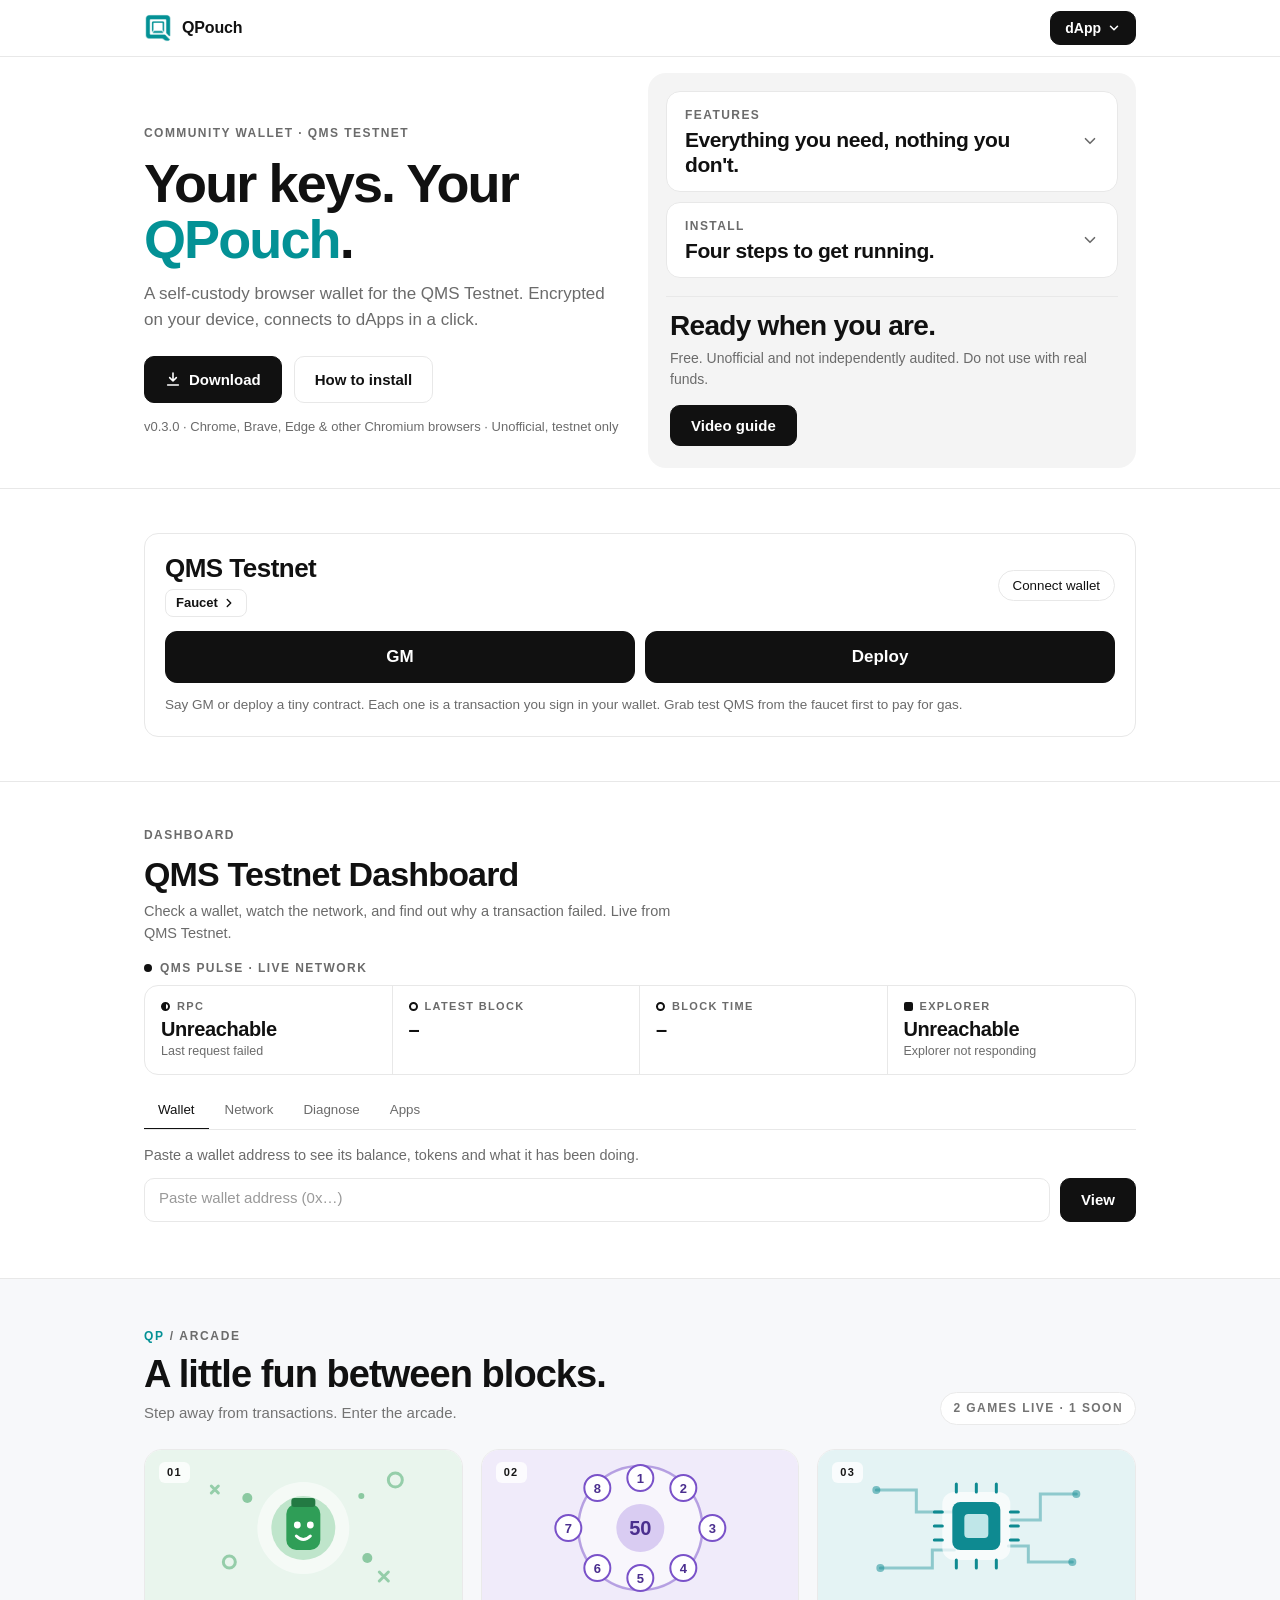
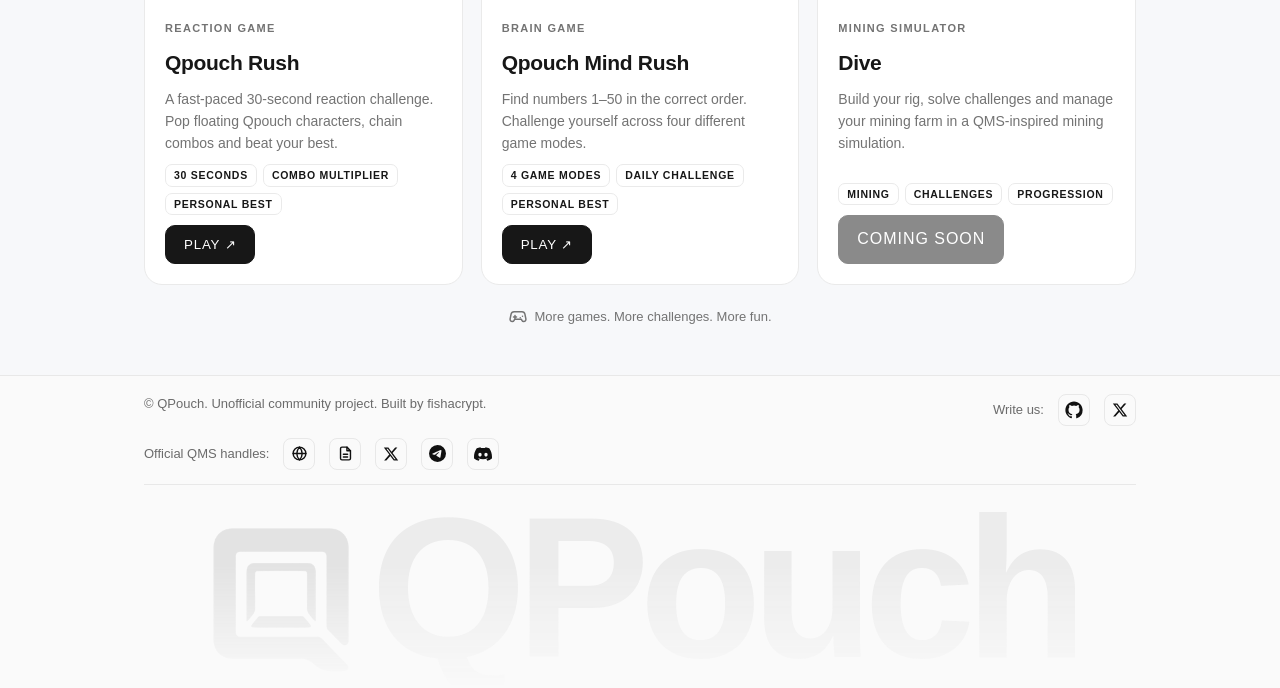
==== commit d0158ebe: "updated game section" ====
--- a/index.html
+++ b/index.html
@@ -45,7 +45,6 @@
   .hero .sub{margin:0 0 22px;max-width:480px}
   .hero .cta{justify-content:flex-start}
   .panel{position:relative;overflow:hidden;border-radius:18px;background:#F4F4F4;color:var(--ink);padding:clamp(12px,2.4vw,18px)}
-  .gshapes{position:absolute;inset:0;width:100%;height:100%;pointer-events:none}
   .panel-in{position:relative;z-index:1}
   .panel .dd{background:#fff}
   .panel .grid{grid-template-columns:1fr}
@@ -132,23 +131,43 @@
     .kv dd{text-align:left;margin-bottom:4px}
   }
 
-  /* games */
-  .gpanel{position:relative;overflow:hidden;border-radius:18px;background:var(--teal);color:#fff;padding:clamp(16px,3.4vw,28px)}
-  .gin{position:relative;z-index:1}
-  .geye{font-size:12px;letter-spacing:.12em;text-transform:uppercase;font-weight:600;color:rgba(255,255,255,.82);margin-bottom:8px}
-  .ghead h2{font-size:clamp(24px,3.6vw,34px);max-width:560px;margin-bottom:16px}
-  .ggrid{display:grid;grid-template-columns:1fr 1fr;gap:12px}
-  .gcard{background:#fff;color:var(--ink);border-radius:14px;padding:clamp(14px,2.6vw,20px);display:flex;flex-direction:column;align-items:flex-start;gap:10px}
-  .gcard h3{font-size:18px;letter-spacing:-.01em}
-  .gcard p{font-size:14px;color:var(--muted);flex:1}
-  .gtags{list-style:none;display:flex;flex-wrap:wrap;gap:6px}
-  .gtags li{border:1px solid var(--line);border-radius:8px;padding:2px 9px;font-size:12.5px;font-weight:600}
+  /* QP arcade */
+  #games{background:#F7F8FA;padding:clamp(28px,5vw,48px) 0}
+  #games .qa-head{display:flex;justify-content:space-between;align-items:flex-end;gap:16px;flex-wrap:wrap;margin-bottom:clamp(16px,3vw,24px)}
+  #games .qa-eye{font-size:12px;letter-spacing:.14em;text-transform:uppercase;font-weight:600;color:var(--muted);margin-bottom:8px}
+  #games .qa-eye b{color:var(--teal);font-weight:700}
+  #games .qa-head h2{font-size:clamp(26px,4vw,38px);margin-bottom:6px}
+  #games .qa-sub{font-size:15px;color:#737373}
+  #games .qa-count{font-size:12px;letter-spacing:.12em;font-weight:600;color:#737373;border:1px solid #EAEAEA;background:#fff;border-radius:999px;padding:6px 12px}
+  #games .qa-grid{display:grid;grid-template-columns:repeat(3,minmax(0,1fr));gap:clamp(12px,2vw,18px);list-style:none}
+  #games .qa-card{display:flex;flex-direction:column;background:#fff;border:1px solid #EAEAEA;border-radius:18px;overflow:hidden;transition:transform 220ms ease,box-shadow 220ms ease,border-color 220ms ease}
+  #games .qa-card:hover,#games .qa-card:focus-within{transform:translateY(-5px);box-shadow:0 14px 30px rgba(23,23,23,.08);border-color:#dcdcdc}
+  #games .qa-art{position:relative;height:clamp(120px,14vw,150px);display:grid;place-items:center;transition:filter 220ms ease}
+  #games .qa-card:hover .qa-art{filter:saturate(1.35)}
+  #games .qa-art svg{width:100%;height:100%;display:block}
+  #games .qa-rush .qa-art{background:#E9F5ED}
+  #games .qa-mind .qa-art{background:#F0EBFA}
+  #games .qa-dive .qa-art{background:#E4F3F4}
+  #games .qa-num{position:absolute;top:12px;left:14px;font-size:11px;letter-spacing:.12em;font-weight:700;color:#171717;background:rgba(255,255,255,.8);border-radius:6px;padding:2px 8px}
+  #games .qa-body{display:flex;flex-direction:column;gap:10px;flex:1;padding:clamp(14px,2.4vw,20px)}
+  #games .qa-cat{font-size:11px;letter-spacing:.12em;text-transform:uppercase;font-weight:600;color:#737373}
+  #games .qa-body h3{font-size:clamp(18px,2vw,21px);letter-spacing:-.015em;color:#171717}
+  #games .qa-body .qa-desc{font-size:14px;color:#737373;flex:1}
+  #games .qa-tags{list-style:none;display:flex;flex-wrap:wrap;gap:6px}
+  #games .qa-tags li{border:1px solid #EAEAEA;border-radius:7px;padding:2px 8px;font-size:10.5px;letter-spacing:.07em;font-weight:700;color:#171717}
+  #games .qa-play{align-self:flex-start;display:inline-flex;align-items:center;gap:8px;background:#171717;color:#fff;border:1px solid #171717;border-radius:10px;padding:11px 18px;font:700 13px/1 inherit;font-family:inherit;letter-spacing:.06em;cursor:pointer;transition:transform 180ms ease,background 180ms ease,border-color 180ms ease}
+  #games .qa-play:hover{background:var(--teal);border-color:var(--teal);transform:translateX(2px)}
+  #games .qa-play[aria-disabled=true]{opacity:.5;pointer-events:none}
+  #games .qa-play:focus-visible{outline:2px solid #171717;outline-offset:3px}
+  #games .qa-foot{display:flex;align-items:center;justify-content:center;gap:8px;margin-top:clamp(16px,3vw,22px);font-size:13px;color:#737373}
+  @media(max-width:767px){#games .qa-grid{grid-template-columns:1fr}#games .qa-art{height:130px}#games .qa-head{align-items:flex-start}}
+  @media(max-width:900px) and (min-width:768px){#games .qa-body .qa-desc{font-size:13.5px}#games .qa-play{padding:10px 14px}}
+  @media(prefers-reduced-motion:reduce){#games .qa-card,#games .qa-art,#games .qa-play{transition:none}#games .qa-card:hover,#games .qa-card:focus-within{transform:none}#games .qa-play:hover{transform:none}}
   .gmodal{position:fixed;inset:0;background:rgba(0,0,0,.72);display:flex;align-items:center;justify-content:center;padding:12px;z-index:60}
   .gmodal[hidden]{display:none}
   .gbox{position:relative;width:min(520px,100%);height:min(860px,100%);background:#000;border-radius:14px;overflow:hidden}
   .gbox iframe{display:block;width:100%;height:100%;border:0;background:#fff}
   .gclose{position:absolute;top:8px;left:8px;z-index:2;width:34px;height:34px;border-radius:50%;border:0;background:rgba(255,255,255,.92);color:#111;font-size:22px;line-height:1;cursor:pointer}
-  @media(max-width:640px){.ggrid{grid-template-columns:1fr}}
 
   /* sections */
   section{padding:clamp(32px,5vw,44px) 0;border-top:1px solid var(--line)}
@@ -339,7 +358,6 @@
     <p class="meta">v0.3.0 · Chrome, Brave, Edge &amp; other Chromium browsers · Unofficial, testnet only</p>
     </div>
     <aside class="panel">
-    <svg width="0" height="0" style="position:absolute" aria-hidden="true" focusable="false"><defs><path id="pad" fill-rule="evenodd" d="M-45 -28C-62 -28 -72 4 -70 30C-69 44 -58 47 -50 36L-40 22H40L50 36C58 47 69 44 70 30C72 4 62 -28 45 -28Z M-46 -12h8v8h8v8h-8v8h-8v-8h-8v-8h8z M34 -12a4 4 0 1 0 8 0a4 4 0 1 0 -8 0z M44 -2a4 4 0 1 0 8 0a4 4 0 1 0 -8 0z M34 8a4 4 0 1 0 8 0a4 4 0 1 0 -8 0z M24 -2a4 4 0 1 0 8 0a4 4 0 1 0 -8 0z M-20 8a6 6 0 1 0 12 0a6 6 0 1 0 -12 0z M8 8a6 6 0 1 0 12 0a6 6 0 1 0 -12 0z"/></defs></svg>
       <div class="panel-in">
       <details class="dd" id="features">
         <summary><span><span class="eyebrow">Features</span><span class="dd-h">Everything you need, nothing you don't.</span></span><svg class="chev" width="18" height="18" viewBox="0 0 24 24" fill="none" stroke="currentColor" stroke-width="2.2" stroke-linecap="round" stroke-linejoin="round" aria-hidden="true"><path d="M6 9l6 6 6-6"/></svg></summary>
@@ -454,57 +472,51 @@
     </div>
   </section>
 
-  
-<section id="games">
-  <div class="wrap">
-    <div class="gpanel">
-      <svg class="gshapes" viewBox="0 0 1000 420" preserveAspectRatio="xMidYMid slice" aria-hidden="true" focusable="false">
-        <use href="#pad" transform="translate(842 292) rotate(-14) scale(3.2)" fill="#000" opacity=".14"/>
-        <use href="#pad" transform="translate(830 278) rotate(-14) scale(3.2)" fill="#fff" opacity=".18"/>
-        <g fill="none" stroke="#fff" stroke-width="7" stroke-linecap="round" stroke-linejoin="round" opacity=".2">
-          <circle cx="92" cy="86" r="24"/>
-          <path d="M470 40l24 42h-48z"/>
-          <path d="M70 300l36 36m0-36l-36 36"/>
-          <rect x="640" y="300" width="42" height="42" rx="5"/>
-          <path d="M300 300h22v22h22v22h-22v22h-22v-22h-22v-22h22z" transform="rotate(10 300 340)"/>
-          <circle cx="930" cy="80" r="32"/><circle cx="930" cy="80" r="11"/>
-        </g>
-        <g fill="#000" opacity=".1"><circle cx="190" cy="200" r="5"/><circle cx="560" cy="120" r="5"/><circle cx="760" cy="60" r="4"/><circle cx="400" cy="380" r="4"/></g>
-      </svg>
-
-      <div class="gin">
-        <div class="ghead">
-          <p class="geye">Games</p>
-          <h2>Play while you wait for the next block.</h2>
+  <section id="games" aria-labelledby="qaTitle">
+    <div class="wrap">
+      <div class="qa-head">
+        <div>
+          <p class="qa-eye"><b>QP</b> / Arcade</p>
+          <h2 id="qaTitle">A little fun between blocks.</h2>
+          <p class="qa-sub">Step away from transactions. Enter the arcade.</p>
         </div>
-
-        <div class="ggrid">
-          <article class="gcard">
+        <p class="qa-count" id="qaCount">2 GAMES LIVE · 1 SOON</p>
+      </div>
+      <ul class="qa-grid">
+        <li class="qa-card qa-rush">
+          <div class="qa-art" aria-hidden="true"><span class="qa-num">01</span><svg viewBox="0 0 240 150" preserveAspectRatio="xMidYMid meet" aria-hidden="true" focusable="false"><g fill="none" stroke="#2f9e57" stroke-width="3" stroke-linecap="round" opacity=".45"><path d="M28 36l7 7m0-7l-7 7"/><circle cx="212" cy="30" r="7"/><path d="M196 122l9 9m0-9l-9 9"/><path d="M40 112a6 6 0 1 0 12 0a6 6 0 1 0-12 0"/></g><g transform="translate(120 78)"><circle r="46" fill="#fff" opacity=".55"/><circle r="32" fill="#bfe5cb"/><rect x="-17" y="-24" width="34" height="46" rx="10" fill="#2f9e57"/><rect x="-12" y="-30" width="24" height="9" rx="3" fill="#237a43"/><circle cx="-6" cy="-3" r="3.4" fill="#fff"/><circle cx="7" cy="-3" r="3.4" fill="#fff"/><path d="M-7 8q7 7 14 0" fill="none" stroke="#fff" stroke-width="3" stroke-linecap="round"/></g><g fill="#2f9e57" opacity=".5"><circle cx="64" cy="48" r="5"/><circle cx="184" cy="108" r="5"/><circle cx="178" cy="46" r="3"/></g></svg></div>
+          <div class="qa-body">
+            <p class="qa-cat">Reaction game</p>
             <h3>Qpouch Rush</h3>
-            <p>A 30-second reaction game. Pop floating Qpouch characters, chain combos and beat your best.</p>
-            <ul class="gtags"><li>30 s</li><li>Combos</li><li>Personal best</li></ul>
-            <button class="btn primary" type="button" data-game="games/rush/index.html" data-title="Qpouch Rush">Play</button>
-          </article>
-
-          <article class="gcard">
+            <p class="qa-desc">A fast-paced 30-second reaction challenge. Pop floating Qpouch characters, chain combos and beat your best.</p>
+            <ul class="qa-tags"><li>30 SECONDS</li><li>COMBO MULTIPLIER</li><li>PERSONAL BEST</li></ul>
+            <button class="qa-play" type="button" data-game="games/rush/index.html" data-title="Qpouch Rush" aria-label="Play Qpouch Rush">PLAY ↗</button>
+          </div>
+        </li>
+        <li class="qa-card qa-mind">
+          <div class="qa-art" aria-hidden="true"><span class="qa-num">02</span><svg viewBox="0 0 240 150" preserveAspectRatio="xMidYMid meet" aria-hidden="true" focusable="false"><circle cx="120" cy="78" r="62" fill="#fff" opacity=".55"/><circle cx="120" cy="78" r="62" fill="none" stroke="#7a52c9" stroke-width="2.5" opacity=".5"/><circle cx="120" cy="78" r="24" fill="#d9ccf2"/><circle cx="120" cy="28" r="13" fill="#fff" stroke="#7a52c9" stroke-width="2"/><text x="120" y="32.5" text-anchor="middle" font-family="Inter,Arial,sans-serif" font-size="13" font-weight="800" fill="#4b2f8f">1</text><circle cx="163" cy="38" r="13" fill="#fff" stroke="#7a52c9" stroke-width="2"/><text x="163" y="42.5" text-anchor="middle" font-family="Inter,Arial,sans-serif" font-size="13" font-weight="800" fill="#4b2f8f">2</text><circle cx="192" cy="78" r="13" fill="#fff" stroke="#7a52c9" stroke-width="2"/><text x="192" y="82.5" text-anchor="middle" font-family="Inter,Arial,sans-serif" font-size="13" font-weight="800" fill="#4b2f8f">3</text><circle cx="163" cy="118" r="13" fill="#fff" stroke="#7a52c9" stroke-width="2"/><text x="163" y="122.5" text-anchor="middle" font-family="Inter,Arial,sans-serif" font-size="13" font-weight="800" fill="#4b2f8f">4</text><circle cx="120" cy="128" r="13" fill="#fff" stroke="#7a52c9" stroke-width="2"/><text x="120" y="132.5" text-anchor="middle" font-family="Inter,Arial,sans-serif" font-size="13" font-weight="800" fill="#4b2f8f">5</text><circle cx="77" cy="118" r="13" fill="#fff" stroke="#7a52c9" stroke-width="2"/><text x="77" y="122.5" text-anchor="middle" font-family="Inter,Arial,sans-serif" font-size="13" font-weight="800" fill="#4b2f8f">6</text><circle cx="48" cy="78" r="13" fill="#fff" stroke="#7a52c9" stroke-width="2"/><text x="48" y="82.5" text-anchor="middle" font-family="Inter,Arial,sans-serif" font-size="13" font-weight="800" fill="#4b2f8f">7</text><circle cx="77" cy="38" r="13" fill="#fff" stroke="#7a52c9" stroke-width="2"/><text x="77" y="42.5" text-anchor="middle" font-family="Inter,Arial,sans-serif" font-size="13" font-weight="800" fill="#4b2f8f">8</text><text x="120" y="85" text-anchor="middle" font-family="Inter,Arial,sans-serif" font-size="20" font-weight="800" fill="#4b2f8f">50</text></svg></div>
+          <div class="qa-body">
+            <p class="qa-cat">Brain game</p>
             <h3>Qpouch Mind Rush</h3>
-            <p>Find the numbers 1 to 50 in order on a circular board. Pick Classic, Hardcore, Zen or Daily.</p>
-            <ul class="gtags"><li>4 modes</li><li>Daily board</li><li>Personal best</li></ul>
-            <button class="btn primary" type="button" data-game="games/mind/index.html" data-title="Qpouch Mind Rush">Play</button>
-          </article>
-
-          <article class="gcard">
+            <p class="qa-desc">Find numbers 1–50 in the correct order. Challenge yourself across four different game modes.</p>
+            <ul class="qa-tags"><li>4 GAME MODES</li><li>DAILY CHALLENGE</li><li>PERSONAL BEST</li></ul>
+            <button class="qa-play" type="button" data-game="games/mind/index.html" data-title="Qpouch Mind Rush" aria-label="Play Qpouch Mind Rush">PLAY ↗</button>
+          </div>
+        </li>
+        <li class="qa-card qa-dive">
+          <div class="qa-art" aria-hidden="true"><span class="qa-num">03</span><svg viewBox="0 0 240 150" preserveAspectRatio="xMidYMid meet" aria-hidden="true" focusable="false"><g fill="none" stroke="#0e8a91" stroke-width="3" stroke-linecap="round" opacity=".4"><path d="M20 40h40v22h36"/><path d="M220 44h-36v26h-30"/><path d="M24 118h52v-18h22"/><path d="M216 112h-44v-16h-20"/></g><g fill="#0e8a91" opacity=".5"><circle cx="20" cy="40" r="4"/><circle cx="220" cy="44" r="4"/><circle cx="24" cy="118" r="4"/><circle cx="216" cy="112" r="4"/></g><rect x="86" y="42" width="68" height="68" rx="12" fill="#fff" opacity=".7"/><rect x="96" y="52" width="48" height="48" rx="8" fill="#0e8a91"/><rect x="108" y="64" width="24" height="24" rx="4" fill="#bfe6e8"/><g stroke="#0e8a91" stroke-width="3" stroke-linecap="round"><path d="M100 42v-8M120 42v-8M140 42v-8M100 110v8M120 110v8M140 110v8M86 62h-8M86 76h-8M86 90h-8M154 62h8M154 76h8M154 90h8"/></g></svg></div>
+          <div class="qa-body">
+            <p class="qa-cat">Mining simulator</p>
             <h3>Dive</h3>
-            <p>A QMS-inspired mining simulation. Build your rig, solve challenges, manage your farm and progress through the mining experience.</p>
-            <ul class="gtags"><li>Mining</li><li>Challenges</li><li>Progression</li></ul>
-            <button class="btn primary" type="button" data-game="https://dive-lemon.vercel.app/" data-title="Dive">Play</button>
-          </article>
-        </div>
-      </div>
+            <p class="qa-desc">Build your rig, solve challenges and manage your mining farm in a QMS-inspired mining simulation.</p>
+            <ul class="qa-tags"><li>MINING</li><li>CHALLENGES</li><li>PROGRESSION</li></ul>
+            <a class="qa-play" id="diveBtn" href="#" target="_blank" rel="noopener" aria-label="Play Dive" aria-disabled="true">COMING SOON</a>
+          </div>
+        </li>
+      </ul>
+      <p class="qa-foot"><svg width="18" height="18" viewBox="0 0 24 24" fill="none" stroke="currentColor" stroke-width="2" stroke-linecap="round" stroke-linejoin="round" aria-hidden="true"><path d="M6 12h4M8 10v4"/><path d="M15 13h.01M18 11h.01"/><path d="M17.3 5H6.7a4 4 0 0 0-3.9 3.2l-1.3 6.2A3 3 0 0 0 4.4 18c1 0 1.9-.6 2.4-1.5l.7-1.5h9l.7 1.5c.5.9 1.4 1.5 2.4 1.5a3 3 0 0 0 2.9-3.6l-1.3-6.2A4 4 0 0 0 17.3 5z"/></svg>More games. More challenges. More fun.</p>
     </div>
-  </div>
-</section>
-
+  </section>
 
 
   
@@ -891,6 +903,8 @@
   </div>
 </div>
 <script>
+  const DIVE_URL="";
+  (function(){var d=document.getElementById("diveBtn"),c=document.getElementById("qaCount");if(d&&/^https:\/\//.test(DIVE_URL)){d.href=DIVE_URL;d.textContent="PLAY ↗";d.removeAttribute("aria-disabled");if(c)c.textContent="3 GAMES AVAILABLE"}})();
   (function(){
     var m=document.getElementById("gmodal"),f=document.getElementById("gframe"),c=document.getElementById("gclose");
     function close(){m.hidden=true;f.src="about:blank";document.body.style.overflow=""}
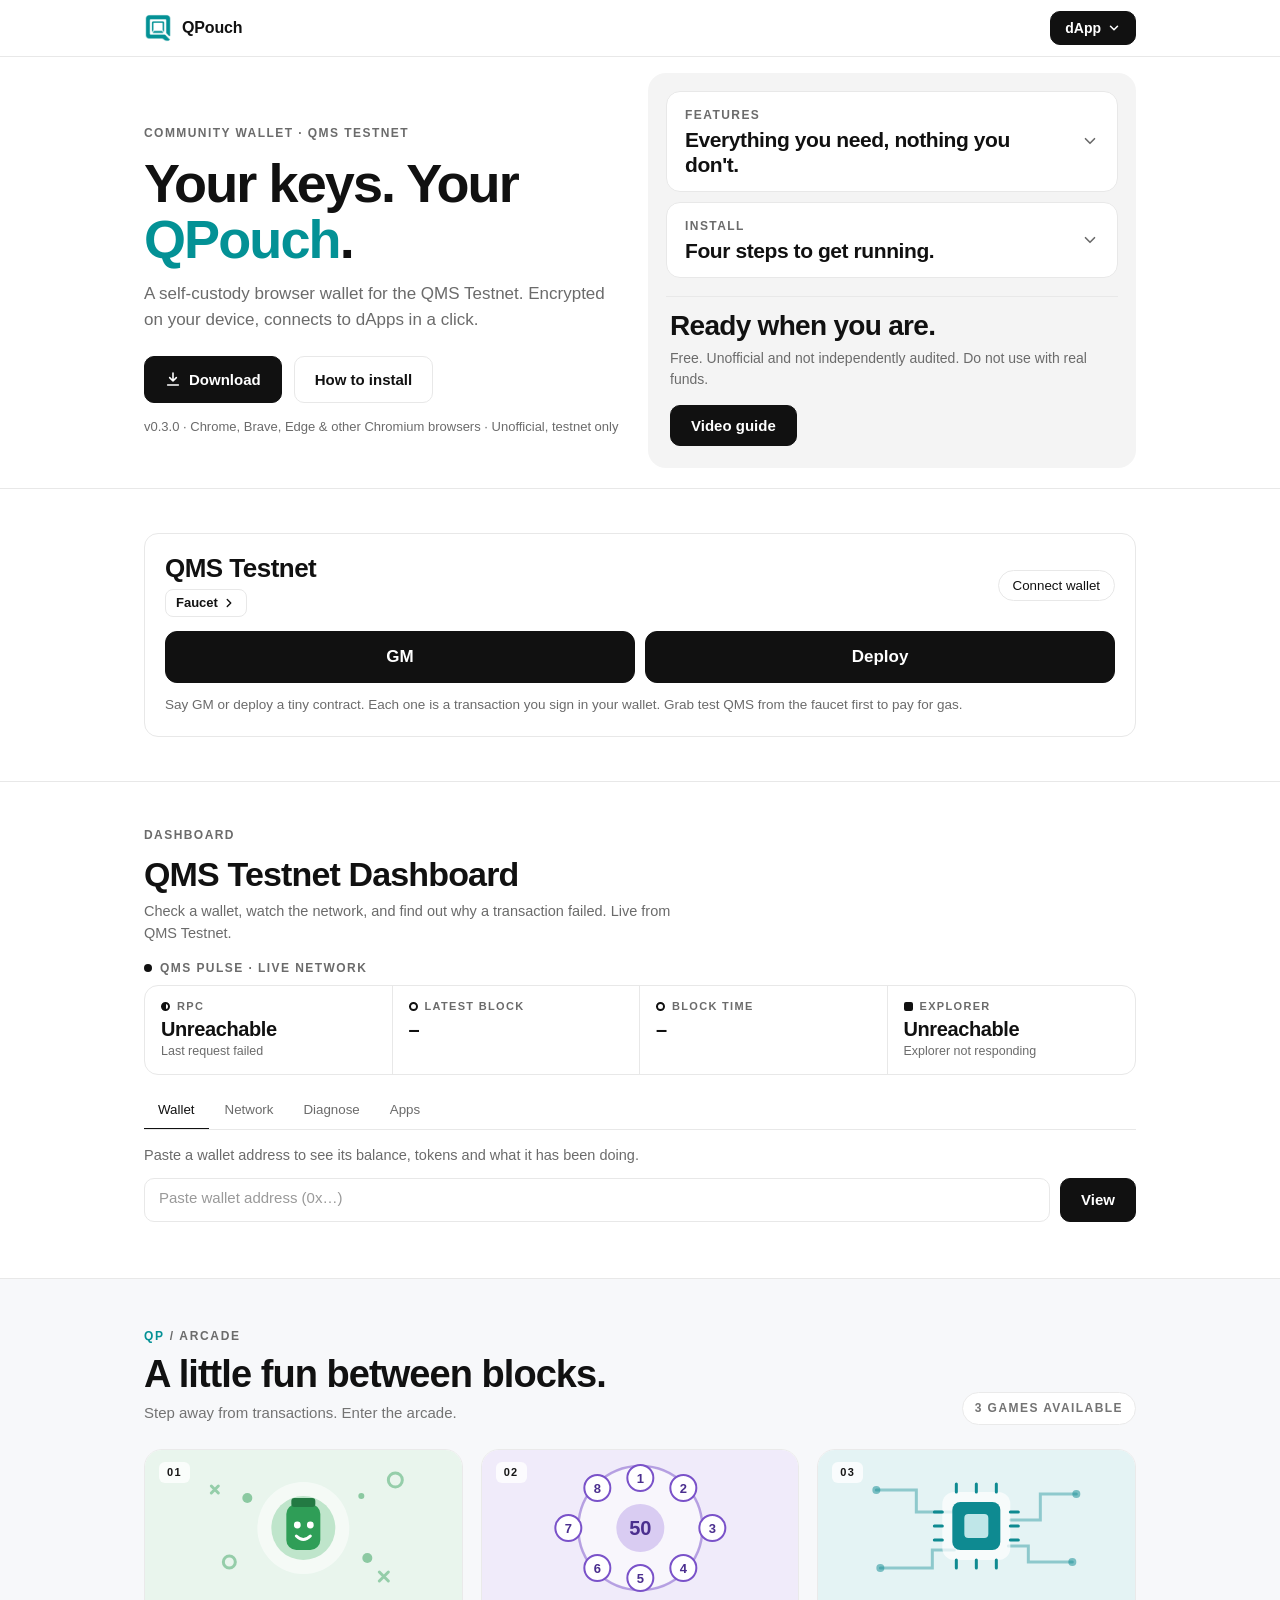
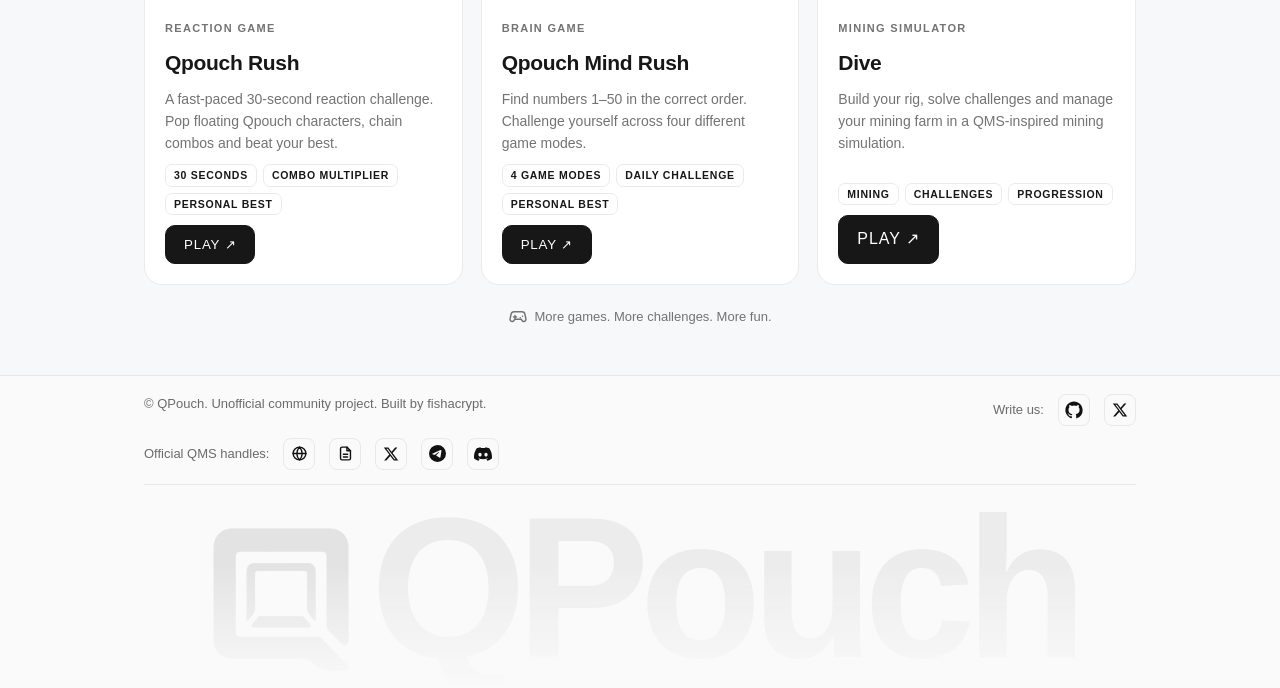
==== commit d772f02b: "Activate Dive game button" ====
--- a/index.html
+++ b/index.html
@@ -903,7 +903,7 @@
   </div>
 </div>
 <script>
-  const DIVE_URL="";
+  const DIVE_URL="https://dive-lemon.vercel.app/";
   (function(){var d=document.getElementById("diveBtn"),c=document.getElementById("qaCount");if(d&&/^https:\/\//.test(DIVE_URL)){d.href=DIVE_URL;d.textContent="PLAY ↗";d.removeAttribute("aria-disabled");if(c)c.textContent="3 GAMES AVAILABLE"}})();
   (function(){
     var m=document.getElementById("gmodal"),f=document.getElementById("gframe"),c=document.getElementById("gclose");
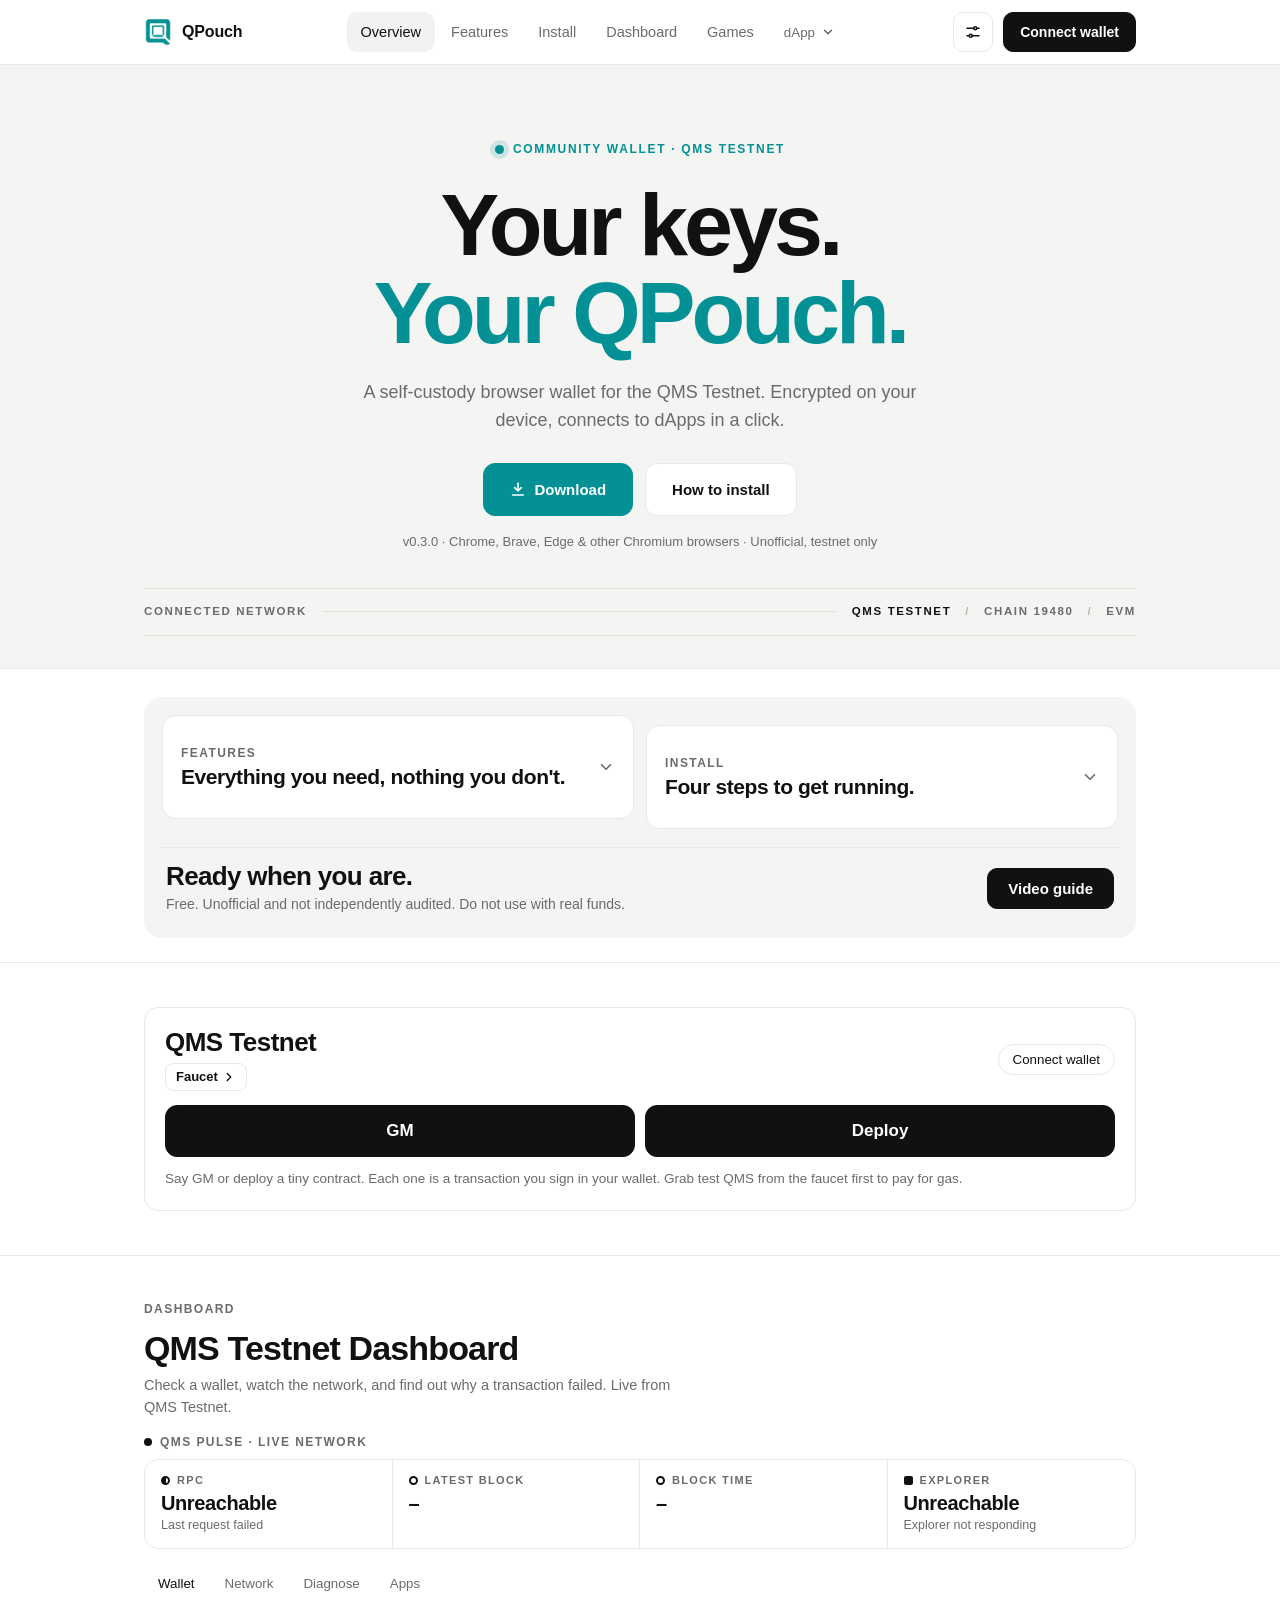
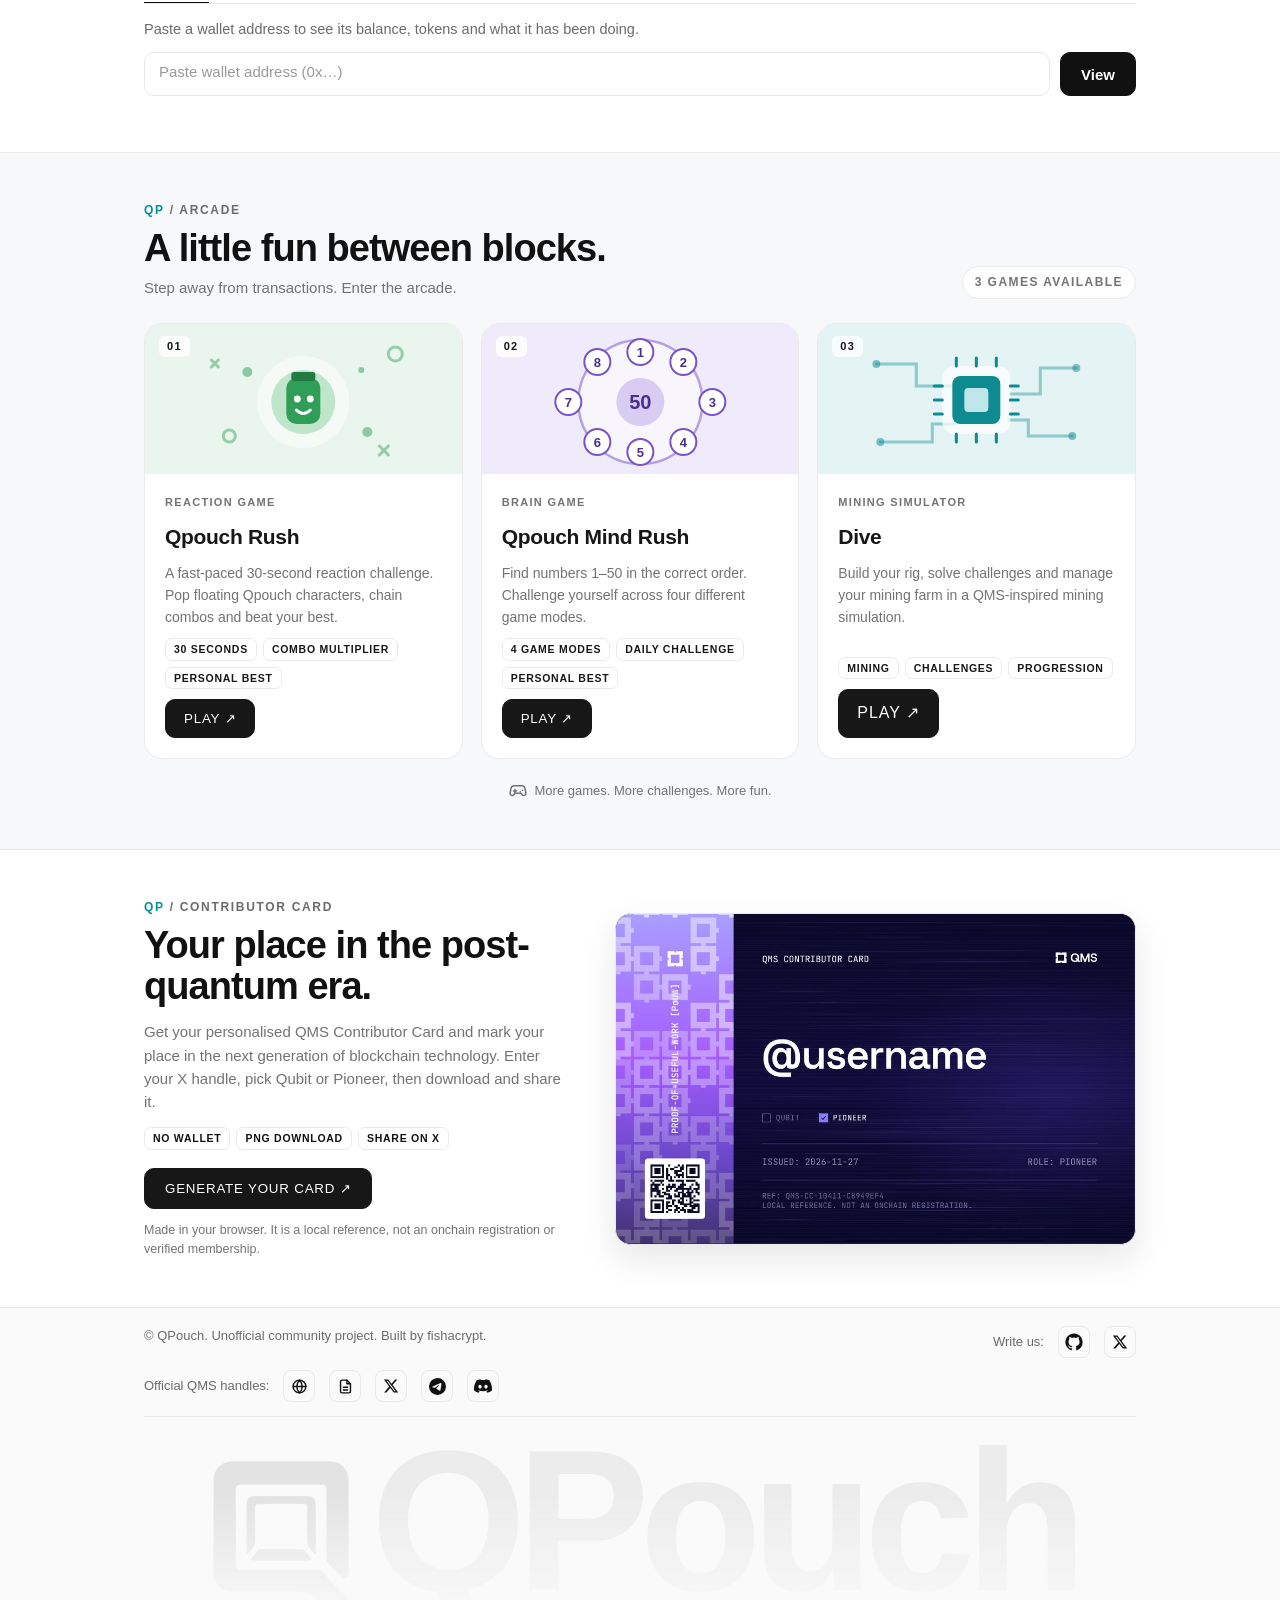
==== commit 5af2375c: "Redesign QPouch website and arcade section" ====
--- a/index.html
+++ b/index.html
@@ -39,26 +39,72 @@
 
 
   /* hero + panel */
-  .top{display:grid;grid-template-columns:1fr 1fr;gap:16px;padding-top:16px;padding-bottom:20px;align-items:start}
-  .hero{align-self:start;padding:clamp(16px,4vw,52px) 0 clamp(8px,2vw,16px);text-align:left}
-  .hero h1{font-size:clamp(34px,4.8vw,54px);margin:0 0 14px;max-width:none}
-  .hero .sub{margin:0 0 22px;max-width:480px}
-  .hero .cta{justify-content:flex-start}
+  .band{background:#F4F4F2;border-bottom:1px solid var(--line)}
+  .hero{text-align:center;padding:clamp(36px,7vw,72px) 0 clamp(22px,4vw,36px)}
+  .kicker{display:inline-flex;align-items:center;gap:9px;font-size:12px;letter-spacing:.14em;text-transform:uppercase;font-weight:700;color:var(--teal);margin-bottom:clamp(14px,2.4vw,22px)}
+  .kicker i{width:9px;height:9px;border-radius:50%;background:var(--teal);box-shadow:0 0 0 5px rgba(3,145,149,.16)}
+  .hero h1{font-size:clamp(42px,8.6vw,88px);line-height:1;letter-spacing:-.045em;max-width:none;margin:0 auto clamp(14px,2.4vw,22px)}
+  .hero h1 span{display:block}
+  .hero .sub{font-size:clamp(15px,2vw,18px);max-width:600px;margin:0 auto clamp(20px,3vw,28px)}
+  .hero .cta .btn{padding:14px 26px;border-radius:12px}
+  .hero .cta .btn.primary{background:var(--teal);border-color:var(--teal)}
+  .hero .cta .btn.primary:hover{background:#027579;border-color:#027579}
+  .hero .meta{margin-top:16px}
+  .nets{display:flex;align-items:center;gap:16px;border-top:1px solid #e1e1de;border-bottom:1px solid #e1e1de;padding:14px 0;margin-bottom:clamp(20px,4vw,32px);font-size:11.5px;letter-spacing:.14em;text-transform:uppercase;font-weight:600;color:var(--muted)}
+  .nets-line{flex:1;border-top:1px solid #e1e1de;min-width:12px}
+  .nets ul{list-style:none;display:flex;flex-wrap:wrap;gap:0 14px}
+  .nets li+li::before{content:"/";margin-right:14px;color:#b5b5b0}
+  .nets li:first-child{color:var(--ink)}
+  .top{padding-top:clamp(18px,3vw,28px);padding-bottom:clamp(16px,3vw,24px)}
   .panel{position:relative;overflow:hidden;border-radius:18px;background:#F4F4F4;color:var(--ink);padding:clamp(12px,2.4vw,18px)}
-  .panel-in{position:relative;z-index:1}
+  .panel-in{position:relative;z-index:1;display:grid;grid-template-columns:1fr 1fr;gap:12px;align-items:start}
   .panel .dd{background:#fff}
+  .panel .dd>summary{min-height:102px;align-items:center}
   .panel .grid{grid-template-columns:1fr}
-  .final{margin-top:18px;padding:14px 4px 4px;border-top:1px solid var(--line)}
-  .final h2{font-size:clamp(22px,2.8vw,28px);margin:0 0 6px}
-  .final p{font-size:14px;color:var(--muted);margin:0 0 14px;max-width:420px}
-  @media(max-width:860px){
-    .top{grid-template-columns:1fr}
-    .hero{text-align:center}
-    .hero .sub{margin-left:auto;margin-right:auto}
-    .hero .cta{justify-content:center}
-  }
-
-
+  .final{grid-column:1/-1;margin-top:6px;padding:14px 4px 4px;border-top:1px solid var(--line);display:grid;grid-template-columns:1fr auto;column-gap:16px;align-items:center}
+  .final h2{font-size:clamp(20px,2.6vw,26px);margin:0 0 4px;grid-column:1}
+  .final p{font-size:14px;color:var(--muted);margin:0;max-width:460px;grid-column:1}
+  .final .btn{grid-column:2;grid-row:1/3;align-self:center}
+  @media(max-width:720px){
+    .panel-in{grid-template-columns:1fr}
+    .panel .dd>summary{min-height:0}
+    .final{grid-template-columns:1fr;row-gap:12px}
+    .final .btn{grid-column:1;grid-row:auto;justify-self:start}
+    .nets{flex-wrap:wrap;gap:8px 14px;letter-spacing:.1em}
+    .nets-line{display:none}
+    .hero .cta .btn{flex:1 1 150px}
+  }
+
+  /* header */
+  .hdr{position:relative;background:#fff}
+  .hdr .nav{height:64px;gap:14px}
+  .hdr .links{flex:1;justify-content:center;gap:2px;font-size:14.5px;color:var(--muted)}
+  .nl{display:inline-flex;align-items:center;gap:6px;padding:9px 14px;border-radius:10px;font:500 14.5px/1 inherit;font-family:inherit;color:var(--muted);background:none;border:0;cursor:pointer;white-space:nowrap}
+  .nl:hover{color:var(--ink)}
+  .nl.on{background:#F2F2F0;color:var(--ink)}
+  .nl:focus-visible,.iconbtn:focus-visible{outline:2px solid var(--ink);outline-offset:2px}
+  .nav-r{display:flex;align-items:center;gap:10px}
+  .iconbtn{display:inline-grid;place-items:center;width:40px;height:40px;border-radius:10px;border:1px solid var(--line);background:#fff;color:var(--ink);cursor:pointer}
+  .iconbtn:hover{border-color:var(--ink)}
+  .menu-btn{display:none}
+  .btn.dark{background:var(--ink);color:#fff;border-color:var(--ink);padding:0 16px;height:40px;border-radius:10px;white-space:nowrap}
+  .btn.dark:hover{background:var(--teal);border-color:var(--teal)}
+  .btn.dark i{width:8px;height:8px;border-radius:50%;background:#4fe0b0;display:inline-block}
+  .qk{position:relative}
+  .qk .qk-menu{width:220px;padding:10px}
+  .qk-menu a,.qk-menu button{display:flex;align-items:center;justify-content:space-between;gap:8px;width:100%;padding:9px 10px;border-radius:8px;font:500 14px/1.2 inherit;font-family:inherit;color:var(--ink);background:none;border:0;cursor:pointer;text-align:left}
+  .qk-menu a:hover,.qk-menu button:hover{background:#F2F2F0}
+  .dapp .nl[aria-expanded="true"] .dchev{transform:rotate(180deg)}
+  .dapp .dmenu{left:0;right:auto}
+  @media(max-width:900px){
+    .menu-btn{display:inline-grid}
+    .hdr .links{display:none;position:absolute;left:0;right:0;top:100%;z-index:40;flex-direction:column;align-items:stretch;gap:2px;padding:10px clamp(16px,4vw,24px) 14px;background:#fff;border-bottom:1px solid var(--line);box-shadow:0 14px 24px rgba(0,0,0,.06)}
+    .hdr .links.open{display:flex}
+    .hdr .nl{padding:12px 12px;font-size:15.5px}
+    .dapp .dmenu{position:static;width:auto;box-shadow:none;margin:6px 0 4px}
+    .qk .qk-menu{position:absolute;right:0}
+  }
+  @media(max-width:480px){.hdr .nav{gap:8px}.nav-r{gap:8px}.btn.dark{padding:0 12px;font-size:14px}}
 
   /* QMS Pulse */
   .pgap{margin-bottom:12px}
@@ -163,6 +209,25 @@
   @media(max-width:767px){#games .qa-grid{grid-template-columns:1fr}#games .qa-art{height:130px}#games .qa-head{align-items:flex-start}}
   @media(max-width:900px) and (min-width:768px){#games .qa-body .qa-desc{font-size:13.5px}#games .qa-play{padding:10px 14px}}
   @media(prefers-reduced-motion:reduce){#games .qa-card,#games .qa-art,#games .qa-play{transition:none}#games .qa-card:hover,#games .qa-card:focus-within{transform:none}#games .qa-play:hover{transform:none}}
+
+  /* contributor card */
+  #card{background:#fff;padding:clamp(28px,5vw,48px) 0}
+  #card .cc{display:grid;grid-template-columns:minmax(0,.9fr) minmax(0,1.1fr);gap:clamp(20px,4vw,44px);align-items:center}
+  #card .cc-eye{font-size:12px;letter-spacing:.14em;text-transform:uppercase;font-weight:600;color:var(--muted);margin-bottom:8px}
+  #card .cc-eye b{color:var(--teal);font-weight:700}
+  #card h2{font-size:clamp(26px,4vw,38px);margin-bottom:12px}
+  #card .cc-sub{font-size:15px;color:#737373;margin-bottom:14px;max-width:460px}
+  #card .cc-tags{list-style:none;display:flex;flex-wrap:wrap;gap:6px;margin-bottom:18px}
+  #card .cc-tags li{border:1px solid #EAEAEA;border-radius:7px;padding:2px 8px;font-size:10.5px;letter-spacing:.07em;font-weight:700}
+  #card .cc-btn{display:inline-flex;align-items:center;gap:8px;background:#171717;color:#fff;border:1px solid #171717;border-radius:10px;padding:12px 20px;font:700 13px/1 inherit;font-family:inherit;letter-spacing:.06em;cursor:pointer;transition:transform 180ms ease,background 180ms ease,border-color 180ms ease}
+  #card .cc-btn:hover{background:var(--teal);border-color:var(--teal);transform:translateX(2px)}
+  #card .cc-btn:focus-visible{outline:2px solid #171717;outline-offset:3px}
+  #card .cc-note{font-size:12.5px;color:#737373;margin-top:12px;max-width:460px}
+  #card .cc-art{border-radius:16px;overflow:hidden;border:1px solid #EAEAEA;box-shadow:0 14px 34px rgba(23,23,23,.1);background:#0A0829}
+  #card .cc-art img{display:block;width:100%;height:auto}
+  .gbox.cwide{width:min(1160px,100%);height:min(920px,100%)}
+  @media(max-width:800px){#card .cc{grid-template-columns:1fr}}
+  @media(prefers-reduced-motion:reduce){#card .cc-btn{transition:none}#card .cc-btn:hover{transform:none}}
   .gmodal{position:fixed;inset:0;background:rgba(0,0,0,.72);display:flex;align-items:center;justify-content:center;padding:12px;z-index:60}
   .gmodal[hidden]{display:none}
   .gbox{position:relative;width:min(520px,100%);height:min(860px,100%);background:#000;border-radius:14px;overflow:hidden}
@@ -251,9 +316,7 @@
 
   /* dApp dropdown */
   .dapp{position:relative}
-  .dapp .btn{gap:6px}
   .dchev{transition:transform .15s}
-  .dapp .btn[aria-expanded="true"] .dchev{transform:rotate(180deg)}
   .dmenu{color:var(--ink);font-size:14px;position:absolute;right:0;top:calc(100% + 10px);width:min(340px,calc(100vw - 32px));background:#fff;border:1px solid var(--line);border-radius:14px;padding:14px;box-shadow:0 12px 32px rgba(0,0,0,.08);z-index:30}
   .dmenu[hidden]{display:none}
   .dmenu-h{font-size:11px;letter-spacing:.12em;text-transform:uppercase;color:var(--muted);font-weight:600;margin-bottom:10px}
@@ -320,12 +383,17 @@
 </head>
 <body>
 
-<header>
+<header class="hdr">
   <div class="wrap nav">
     <a class="brand" href="index.html" aria-label="QPouch home"><img src="[data-uri]" alt="" width="28" height="28">QPouch</a>
-    <nav class="links">
+    <nav class="links" id="navLinks" aria-label="Primary">
+      <a class="nl on" href="#top" data-spy="top">Overview</a>
+      <a class="nl" href="#features">Features</a>
+      <a class="nl" href="#install">Install</a>
+      <a class="nl" href="#dashboard" data-spy="dashboard">Dashboard</a>
+      <a class="nl" href="#games" data-spy="games">Games</a>
       <div class="dapp">
-        <button class="btn primary sm" id="dappBtn" type="button" aria-haspopup="true" aria-expanded="false" aria-controls="dappMenu">dApp <svg class="dchev" width="14" height="14" viewBox="0 0 24 24" fill="none" stroke="currentColor" stroke-width="2.6" stroke-linecap="round" stroke-linejoin="round" aria-hidden="true"><path d="M6 9l6 6 6-6"/></svg></button>
+        <button class="nl" id="dappBtn" type="button" aria-haspopup="true" aria-expanded="false" aria-controls="dappMenu">dApp <svg class="dchev" width="14" height="14" viewBox="0 0 24 24" fill="none" stroke="currentColor" stroke-width="2.6" stroke-linecap="round" stroke-linejoin="round" aria-hidden="true"><path d="M6 9l6 6 6-6"/></svg></button>
         <div class="dmenu" id="dappMenu" hidden>
           <p class="dmenu-h">dApps on QMS Testnet</p>
           <div class="ditem">
@@ -339,14 +407,29 @@
         </div>
       </div>
     </nav>
+    <div class="nav-r">
+      <div class="qk">
+        <button class="iconbtn" id="qkBtn" type="button" aria-label="Quick links" aria-haspopup="true" aria-expanded="false" aria-controls="qkMenu"><svg width="18" height="18" viewBox="0 0 24 24" fill="none" stroke="currentColor" stroke-width="2" stroke-linecap="round" stroke-linejoin="round" aria-hidden="true"><path d="M4 7h9M17 7h3M4 17h3M11 17h9"/><circle cx="15" cy="7" r="2"/><circle cx="9" cy="17" r="2"/></svg></button>
+        <div class="dmenu qk-menu" id="qkMenu" hidden>
+          <p class="dmenu-h">Quick links</p>
+          <button type="button" id="qkVideo">Video guide</button>
+          <a href="https://faucet.testnet.qms.finance" target="_blank" rel="noopener">Testnet faucet <svg width="12" height="12" viewBox="0 0 24 24" fill="none" stroke="currentColor" stroke-width="2.4" stroke-linecap="round" stroke-linejoin="round" aria-hidden="true"><path d="M7 17L17 7M8 7h9v9"/></svg></a>
+          <a href="https://testnet.qmsscan.io" target="_blank" rel="noopener">QMS explorer <svg width="12" height="12" viewBox="0 0 24 24" fill="none" stroke="currentColor" stroke-width="2.4" stroke-linecap="round" stroke-linejoin="round" aria-hidden="true"><path d="M7 17L17 7M8 7h9v9"/></svg></a>
+          <a href="https://docs.qms.finance/" target="_blank" rel="noopener">QMS docs <svg width="12" height="12" viewBox="0 0 24 24" fill="none" stroke="currentColor" stroke-width="2.4" stroke-linecap="round" stroke-linejoin="round" aria-hidden="true"><path d="M7 17L17 7M8 7h9v9"/></svg></a>
+        </div>
+      </div>
+      <button class="btn dark sm" id="navConn" type="button">Connect wallet</button>
+      <button class="iconbtn menu-btn" id="menuBtn" type="button" aria-label="Menu" aria-expanded="false" aria-controls="navLinks"><svg width="20" height="20" viewBox="0 0 24 24" fill="none" stroke="currentColor" stroke-width="2" stroke-linecap="round" aria-hidden="true"><path d="M4 7h16M4 12h16M4 17h16"/></svg></button>
+    </div>
   </div>
 </header>
 
 <main id="top">
-  <div class="wrap top">
+  <div class="band">
+   <div class="wrap">
     <div class="hero">
-    <p class="eyebrow">Community wallet · QMS Testnet</p>
-    <h1>Your keys. Your <span class="teal">QPouch</span>.</h1>
+    <p class="kicker"><i aria-hidden="true"></i>Community wallet · QMS Testnet</p>
+    <h1><span>Your keys.</span> <span class="teal">Your QPouch.</span></h1>
     <p class="sub">A self-custody browser wallet for the QMS Testnet. Encrypted on your device, connects to dApps in a click.</p>
     <div class="cta">
       <a class="btn primary" href="qpouch-extension.zip" download>
@@ -357,6 +440,14 @@
     </div>
     <p class="meta">v0.3.0 · Chrome, Brave, Edge &amp; other Chromium browsers · Unofficial, testnet only</p>
     </div>
+    <div class="nets" role="group" aria-label="Connected network">
+      <span class="nets-l">Connected network</span>
+      <span class="nets-line" aria-hidden="true"></span>
+      <ul><li>QMS Testnet</li><li>Chain 19480</li><li>EVM</li></ul>
+    </div>
+   </div>
+  </div>
+  <div class="wrap top">
     <aside class="panel">
       <div class="panel-in">
       <details class="dd" id="features">
@@ -480,7 +571,7 @@
           <h2 id="qaTitle">A little fun between blocks.</h2>
           <p class="qa-sub">Step away from transactions. Enter the arcade.</p>
         </div>
-        <p class="qa-count" id="qaCount">2 GAMES LIVE · 1 SOON</p>
+        <p class="qa-count" id="qaCount">3 GAMES AVAILABLE</p>
       </div>
       <ul class="qa-grid">
         <li class="qa-card qa-rush">
@@ -510,13 +601,30 @@
             <h3>Dive</h3>
             <p class="qa-desc">Build your rig, solve challenges and manage your mining farm in a QMS-inspired mining simulation.</p>
             <ul class="qa-tags"><li>MINING</li><li>CHALLENGES</li><li>PROGRESSION</li></ul>
-            <a class="qa-play" id="diveBtn" href="#" target="_blank" rel="noopener" aria-label="Play Dive" aria-disabled="true">COMING SOON</a>
+            <a class="qa-play" id="diveBtn" href="https://dive-lemon.vercel.app/" target="_blank" rel="noopener noreferrer" aria-label="Play Dive">PLAY ↗</a>
           </div>
         </li>
       </ul>
       <p class="qa-foot"><svg width="18" height="18" viewBox="0 0 24 24" fill="none" stroke="currentColor" stroke-width="2" stroke-linecap="round" stroke-linejoin="round" aria-hidden="true"><path d="M6 12h4M8 10v4"/><path d="M15 13h.01M18 11h.01"/><path d="M17.3 5H6.7a4 4 0 0 0-3.9 3.2l-1.3 6.2A3 3 0 0 0 4.4 18c1 0 1.9-.6 2.4-1.5l.7-1.5h9l.7 1.5c.5.9 1.4 1.5 2.4 1.5a3 3 0 0 0 2.9-3.6l-1.3-6.2A4 4 0 0 0 17.3 5z"/></svg>More games. More challenges. More fun.</p>
     </div>
   </section>
+
+  <section id="card" aria-labelledby="ccTitle">
+    <div class="wrap">
+      <div class="cc">
+        <div class="cc-copy">
+          <p class="cc-eye"><b>QP</b> / Contributor card</p>
+          <h2 id="ccTitle">Your place in the post-quantum era.</h2>
+          <p class="cc-sub">Get your personalised QMS Contributor Card and mark your place in the next generation of blockchain technology. Enter your X handle, pick Qubit or Pioneer, then download and share it.</p>
+          <ul class="cc-tags"><li>NO WALLET</li><li>PNG DOWNLOAD</li><li>SHARE ON X</li></ul>
+          <button class="cc-btn" id="ccOpen" type="button" aria-haspopup="dialog">GENERATE YOUR CARD ↗</button>
+          <p class="cc-note">Made in your browser. It is a local reference, not an onchain registration or verified membership.</p>
+        </div>
+        <div class="cc-art"><img src="contributor-card/preview.jpg" width="960" height="610" loading="lazy" alt="Sample QMS Contributor Card for @username, role Pioneer"></div>
+      </div>
+    </div>
+  </section>
+
 
 
   
@@ -1416,5 +1524,65 @@
 })();
 </script>
 
+<div class="gmodal" id="cmodal" hidden role="dialog" aria-modal="true" aria-label="QMS Contributor Card">
+  <div class="gbox cwide">
+    <button class="gclose" id="cclose" type="button" aria-label="Close">&times;</button>
+    <iframe id="cframe" title="QMS Contributor Card generator" allow="clipboard-write" sandbox="allow-scripts allow-same-origin allow-forms allow-popups allow-popups-to-escape-sandbox allow-downloads"></iframe>
+  </div>
+</div>
+<script>
+  (function(){
+    var m=document.getElementById("cmodal"),f=document.getElementById("cframe"),c=document.getElementById("cclose");
+    function close(){m.hidden=true;f.src="about:blank";document.body.style.overflow=""}
+    document.getElementById("ccOpen").addEventListener("click",function(){f.src="contributor-card/index.html?embed";m.hidden=false;document.body.style.overflow="hidden";c.focus()});
+    c.addEventListener("click",close);
+    m.addEventListener("click",function(e){if(e.target===m)close()});
+    addEventListener("keydown",function(e){if(e.key==="Escape"&&!m.hidden)close()});
+    f.addEventListener("load",function(){try{f.contentWindow.addEventListener("keydown",function(e){if(e.key==="Escape")close()})}catch(x){}});
+  })();
+</script>
+<script>
+(()=>{
+  var $=function(id){return document.getElementById(id)};
+  /* mobile menu */
+  var menuBtn=$("menuBtn"),links=$("navLinks");
+  function setMenu(o){links.classList.toggle("open",o);menuBtn.setAttribute("aria-expanded",o?"true":"false")}
+  menuBtn.addEventListener("click",function(e){e.stopPropagation();setMenu(!links.classList.contains("open"))});
+  links.addEventListener("click",function(e){if(e.target.closest("a"))setMenu(false)});
+  /* quick links */
+  var qkBtn=$("qkBtn"),qk=$("qkMenu");
+  function setQk(o){qk.hidden=!o;qkBtn.setAttribute("aria-expanded",o?"true":"false")}
+  qkBtn.addEventListener("click",function(e){e.stopPropagation();setQk(qk.hidden)});
+  $("qkVideo").addEventListener("click",function(){setQk(false);$("video").click()});
+  document.addEventListener("click",function(e){
+    if(!qk.hidden&&!qk.contains(e.target))setQk(false);
+    if(links.classList.contains("open")&&!links.contains(e.target)&&!menuBtn.contains(e.target))setMenu(false);
+  });
+  document.addEventListener("keydown",function(e){if(e.key==="Escape"){if(!qk.hidden){setQk(false);qkBtn.focus()}if(links.classList.contains("open")){setMenu(false);menuBtn.focus()}}});
+  /* connect wallet: same handler as the QMS Testnet card */
+  var conn=$("conn"),nav=$("navConn"),msg=$("msg");
+  function mirror(){
+    var on=conn.classList.contains("on");
+    nav.replaceChildren();
+    if(on){var i=document.createElement("i");nav.append(i,document.createTextNode(conn.textContent.split(" · ")[0]))}
+    else nav.textContent="Connect wallet";
+    nav.disabled=conn.disabled;
+  }
+  new MutationObserver(mirror).observe(conn,{childList:true,attributes:true,characterData:true,subtree:true});mirror();
+  nav.addEventListener("click",function(){
+    conn.click();
+    setTimeout(function(){if(msg&&msg.classList.contains("err"))$("try").scrollIntoView({behavior:"smooth",block:"center"})},1500);
+  });
+  /* active link while scrolling */
+  var spy=[].slice.call(document.querySelectorAll("[data-spy]")),tg={dashboard:$("dashboard"),games:$("games")};
+  function onScroll(){
+    var vh=window.innerHeight*.4,cur="top";
+    if(tg.dashboard.getBoundingClientRect().top<vh)cur="dashboard";
+    if(tg.games.getBoundingClientRect().top<vh)cur="games";
+    spy.forEach(function(a){a.classList.toggle("on",a.getAttribute("data-spy")===cur)});
+  }
+  addEventListener("scroll",onScroll,{passive:true});onScroll();
+})();
+</script>
 </body>
 </html>
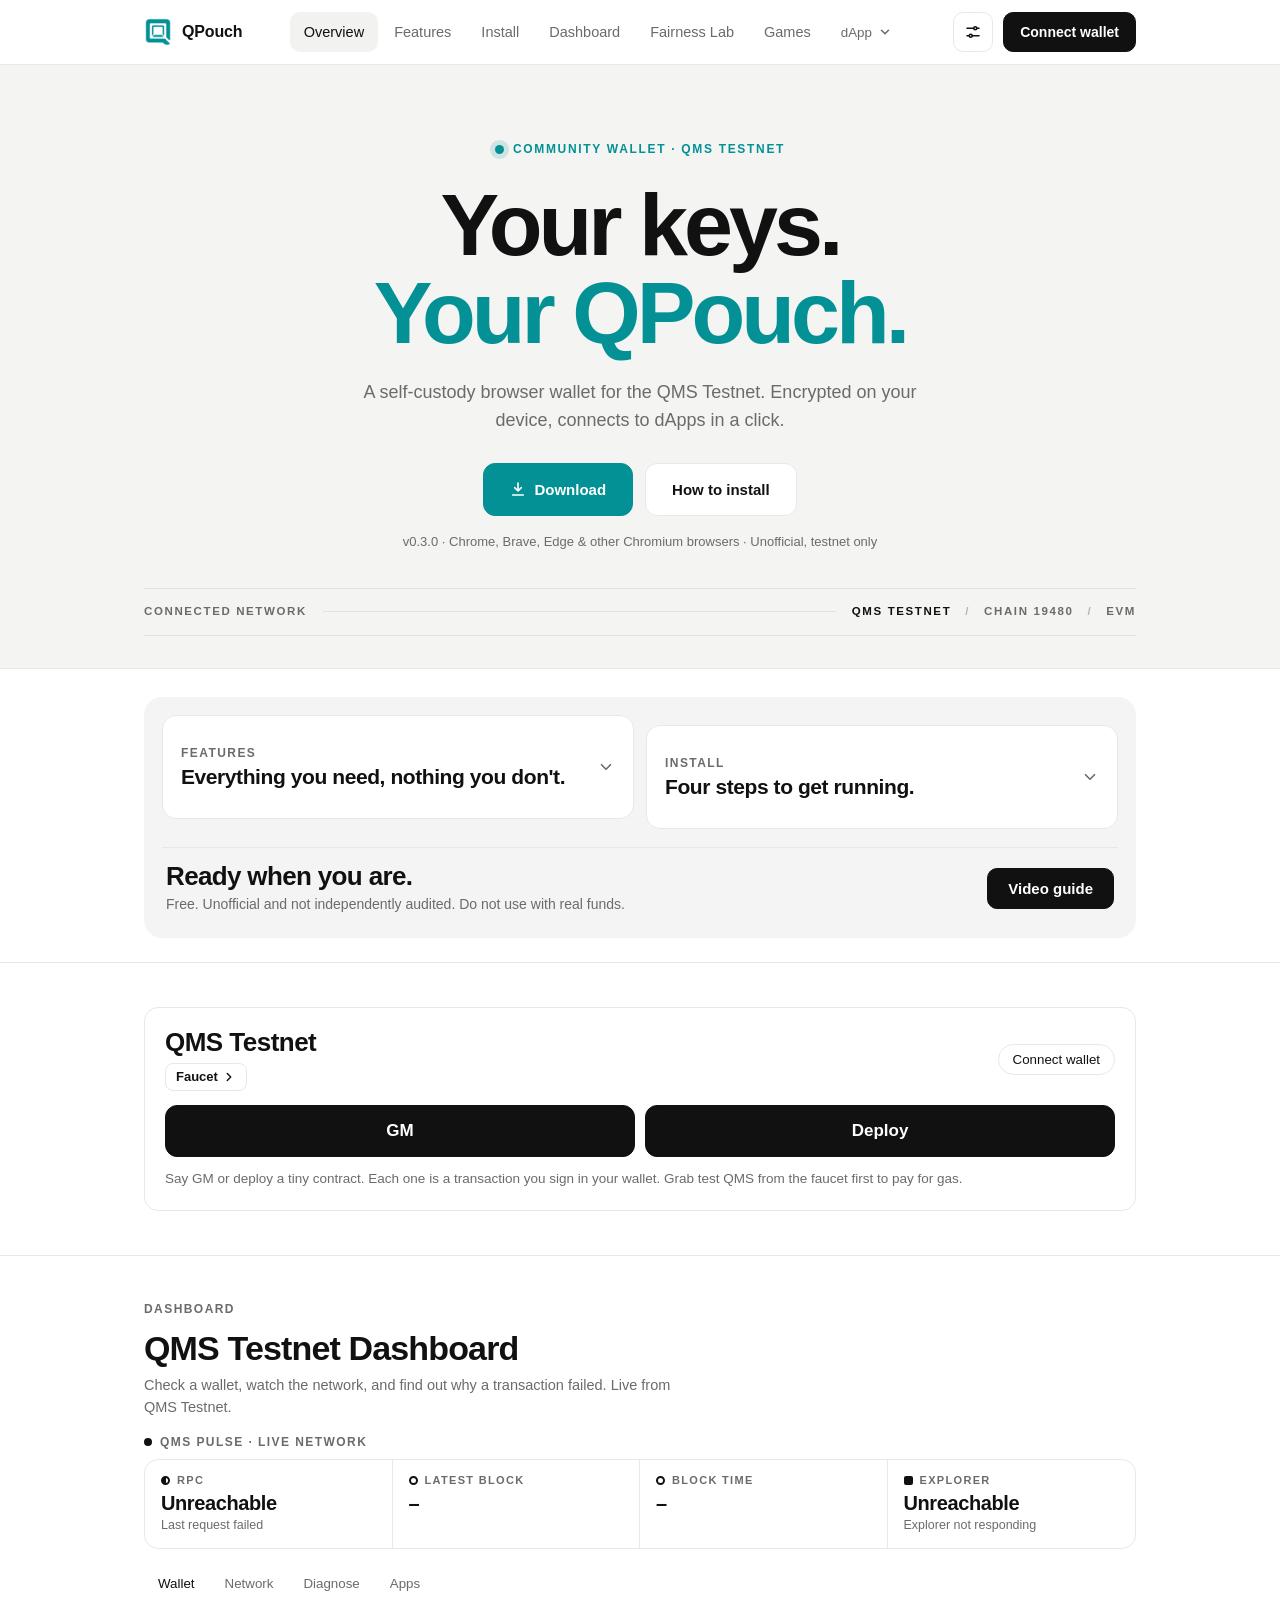
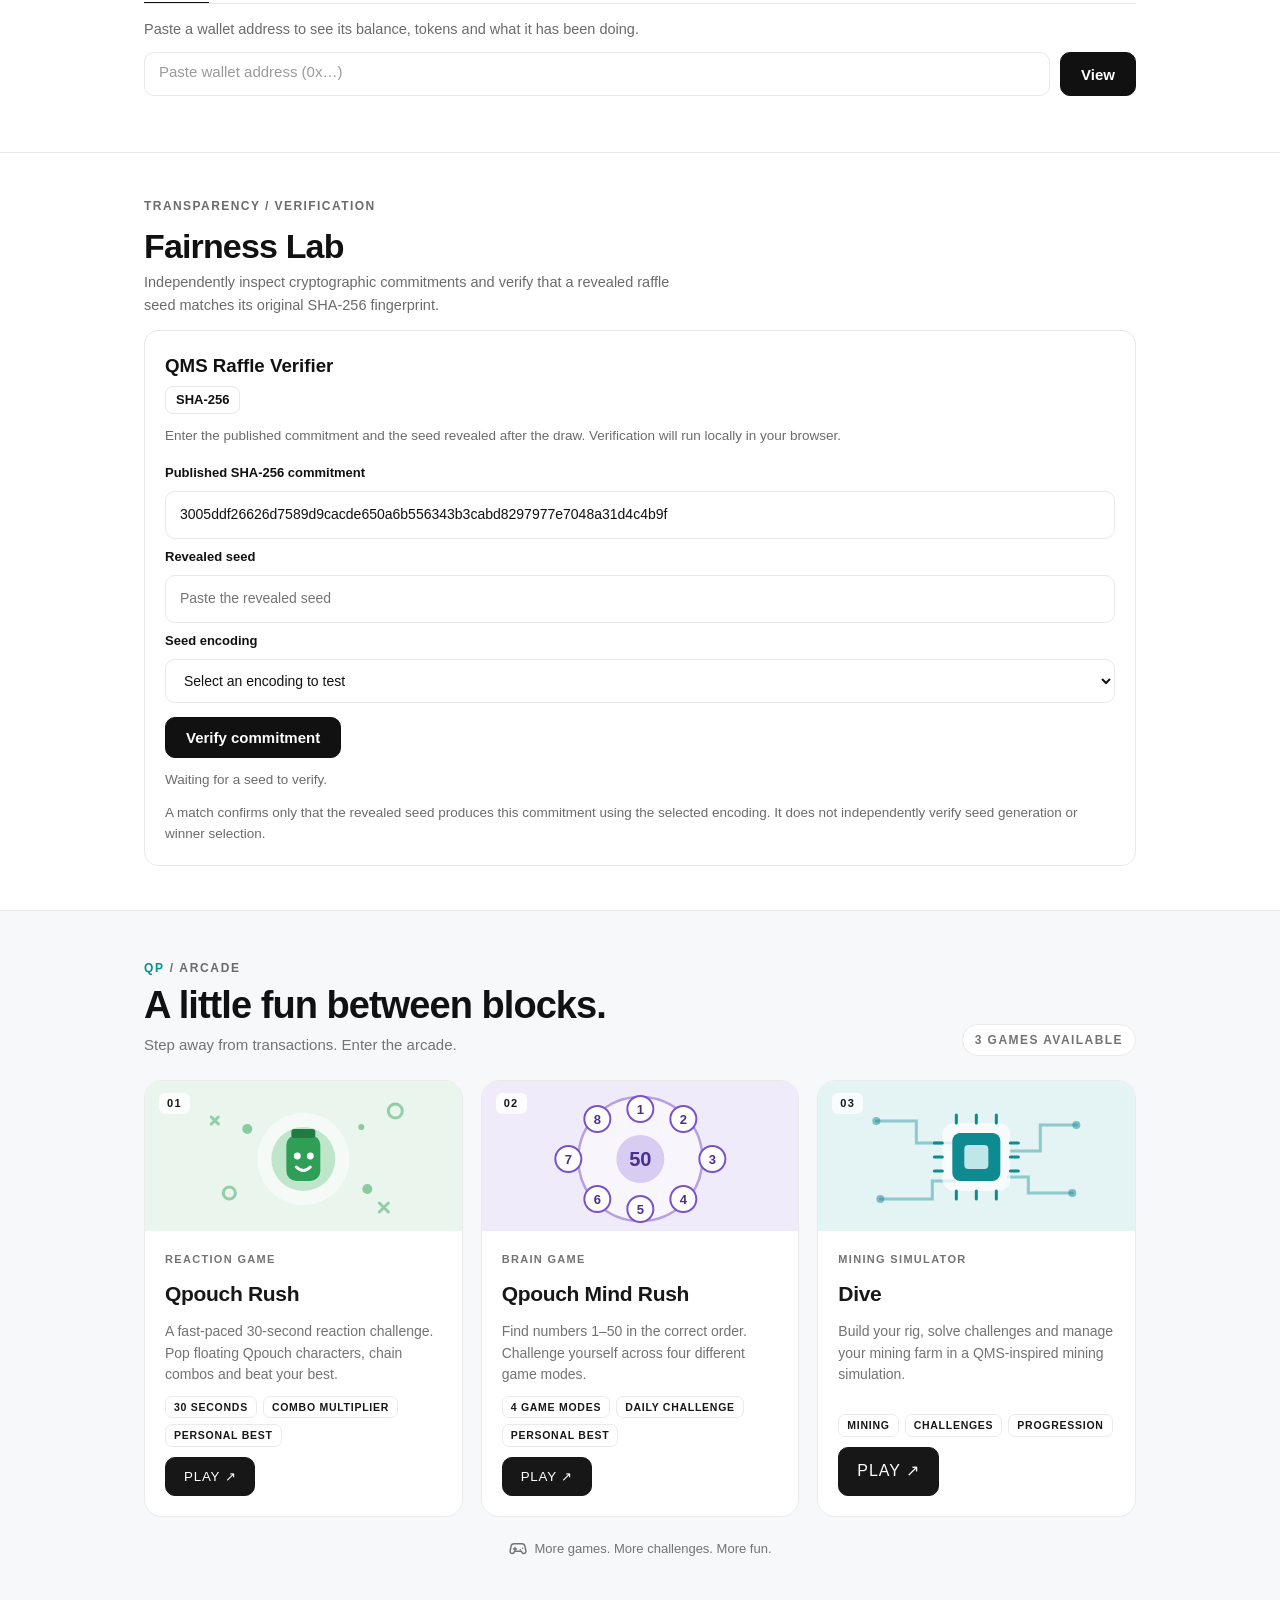
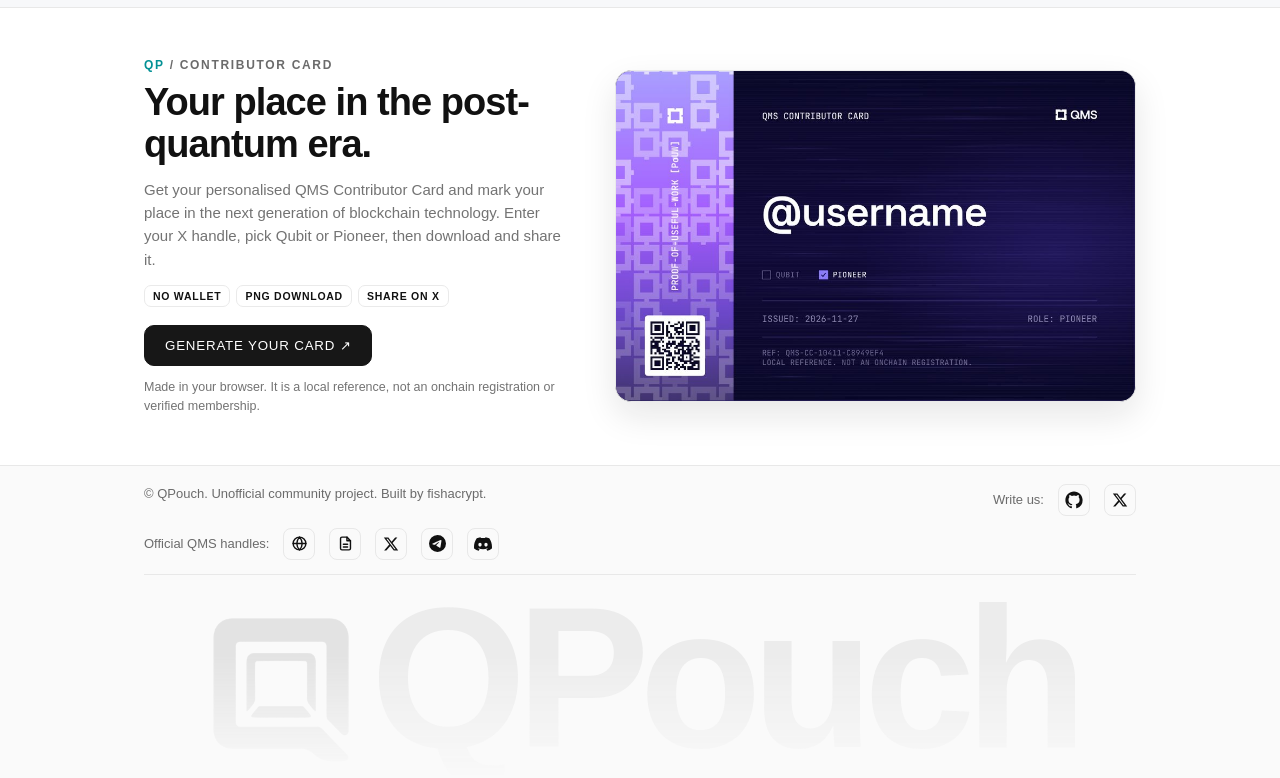
==== commit 38aa0119: "Add Fairness Lab and QMS raffle verifier" ====
--- a/index.html
+++ b/index.html
@@ -299,6 +299,22 @@
   .log li a{text-decoration:underline;text-underline-offset:2px;overflow-wrap:anywhere}
   .log li span.mono{font-family:ui-monospace,SFMono-Regular,Menlo,monospace;font-size:12.5px;color:var(--muted)}
 
+  /* Fairness Lab */
+  #fairness{scroll-margin-top:20px}
+  #fairnessForm{display:grid;gap:8px;margin-top:16px}
+  #fairnessForm label{font-size:13px;font-weight:600}
+  #fairnessForm input,
+  #fairnessForm select{
+    width:100%;min-width:0;border:1px solid var(--line);
+    border-radius:10px;padding:12px 14px;font:inherit;
+    font-size:14px;color:var(--ink);background:#fff
+  }
+  #fairnessForm input:focus,
+  #fairnessForm select:focus{outline:2px solid var(--ink);outline-offset:1px}
+  #fairnessForm .btn{justify-self:start;margin-top:6px}
+  #fairnessResult{margin-top:12px;border:1px solid var(--line);border-radius:10px;padding:12px;background:var(--soft);font-size:14px;overflow-wrap:anywhere}
+  #fairnessResult[hidden]{display:none}
+
   /* dropdowns */
   .dd{border:1px solid var(--line);border-radius:14px;background:#fff}
   .dd+.dd{margin-top:10px}
@@ -391,6 +407,7 @@
       <a class="nl" href="#features">Features</a>
       <a class="nl" href="#install">Install</a>
       <a class="nl" href="#dashboard" data-spy="dashboard">Dashboard</a>
+      <a class="nl" href="#fairness" data-spy="fairness">Fairness Lab</a>
       <a class="nl" href="#games" data-spy="games">Games</a>
       <div class="dapp">
         <button class="nl" id="dappBtn" type="button" aria-haspopup="true" aria-expanded="false" aria-controls="dappMenu">dApp <svg class="dchev" width="14" height="14" viewBox="0 0 24 24" fill="none" stroke="currentColor" stroke-width="2.6" stroke-linecap="round" stroke-linejoin="round" aria-hidden="true"><path d="M6 9l6 6 6-6"/></svg></button>
@@ -559,6 +576,48 @@
         <p class="hint" id="a-msg" role="status"></p>
         <div class="dout" id="a-out" hidden></div>
         <div class="dout" id="a-sites"></div>
+      </div>
+    </div>
+  </section>
+
+  <section id="fairness" aria-labelledby="fairnessTitle">
+    <div class="wrap">
+      <div class="dhead">
+        <p class="eyebrow">Transparency / Verification</p>
+        <h2 id="fairnessTitle">Fairness Lab</h2>
+        <p class="dsub">Independently inspect cryptographic commitments and verify that a revealed raffle seed matches its original SHA-256 fingerprint.</p>
+      </div>
+
+      <div class="tryc">
+        <div class="tryc-title">
+          <h3>QMS Raffle Verifier</h3>
+          <span class="chip">SHA-256</span>
+        </div>
+
+        <p class="hint">Enter the published commitment and the seed revealed after the draw. Verification will run locally in your browser.</p>
+
+        <form id="fairnessForm" autocomplete="off">
+          <label for="fairnessCommitment">Published SHA-256 commitment</label>
+          <input id="fairnessCommitment" type="text" spellcheck="false" autocapitalize="off"
+            value="3005ddf26626d7589d9cacde650a6b556343b3cabd8297977e7048a31d4c4b9f">
+
+          <label for="fairnessSeed">Revealed seed</label>
+          <input id="fairnessSeed" type="text" spellcheck="false" autocapitalize="off"
+            placeholder="Paste the revealed seed">
+
+          <label for="fairnessEncoding">Seed encoding</label>
+          <select id="fairnessEncoding">
+            <option value="">Select an encoding to test</option>
+            <option value="utf8">UTF-8 text</option>
+            <option value="hex">Hexadecimal bytes</option>
+          </select>
+
+          <button class="btn primary" id="fairnessVerify" type="submit">Verify commitment</button>
+        </form>
+
+        <p class="hint" id="fairnessStatus" role="status" aria-live="polite">Waiting for a seed to verify.</p>
+<p class="hint">A match confirms only that the revealed seed produces this commitment using the selected encoding. It does not independently verify seed generation or winner selection.</p>
+        <div id="fairnessResult" hidden></div>
       </div>
     </div>
   </section>
@@ -1573,11 +1632,93 @@
     conn.click();
     setTimeout(function(){if(msg&&msg.classList.contains("err"))$("try").scrollIntoView({behavior:"smooth",block:"center"})},1500);
   });
+
+
+  /* Fairness Lab: local SHA-256 commitment verifier */
+  var fairnessForm=$("fairnessForm");
+  if(fairnessForm){
+    fairnessForm.addEventListener("submit",async function(e){
+      e.preventDefault();
+
+      var commitment=$("fairnessCommitment").value.trim().replace(/^0x/i,"").toLowerCase();
+      var seed=$("fairnessSeed").value;
+      var encoding=$("fairnessEncoding").value;
+      var status=$("fairnessStatus");
+      var result=$("fairnessResult");
+
+      result.hidden=false;
+      result.textContent="";
+      status.textContent="";
+
+      if(!/^[0-9a-f]{64}$/.test(commitment)){
+        status.textContent="Invalid commitment. Enter a 64-character SHA-256 hexadecimal hash.";
+        return;
+      }
+
+      if(!seed){
+        status.textContent="Enter the revealed seed first.";
+        return;
+      }
+
+      if(!encoding){
+        status.textContent="Select an encoding to test.";
+        return;
+      }
+
+      if(!window.crypto || !crypto.subtle){
+        status.textContent="SHA-256 verification requires a secure browser context (HTTPS or localhost).";
+        return;
+      }
+
+      var bytes;
+      if(encoding==="utf8"){
+        bytes=new TextEncoder().encode(seed);
+      }else{
+        var hex=seed.replace(/^0x/i,"").replace(/\s/g,"");
+        if(!/^(?:[0-9a-fA-F]{2})+$/.test(hex)){
+          status.textContent="Invalid hexadecimal seed. Use complete pairs of hexadecimal characters.";
+          return;
+        }
+        bytes=new Uint8Array(hex.match(/.{2}/g).map(function(pair){
+          return parseInt(pair,16);
+        }));
+      }
+
+      status.textContent="Calculating SHA-256 locally…";
+
+      try{
+        var digest=await crypto.subtle.digest("SHA-256",bytes);
+        var calculated=Array.from(new Uint8Array(digest)).map(function(b){
+          return b.toString(16).padStart(2,"0");
+        }).join("");
+
+        var matches=calculated===commitment;
+        var encodingLabel=encoding==="utf8"?"UTF-8 text":"Hexadecimal bytes";
+
+        result.textContent=
+          "Calculated SHA-256: "+calculated+
+          "\nPublished commitment: "+commitment+
+          "\nEncoding tested: "+encodingLabel+
+          "\n\n"+(matches
+            ?"MATCH — the revealed seed produces the published commitment using this encoding."
+            :"NO MATCH — the calculated hash does not match the published commitment using this encoding.");
+
+        status.textContent=matches
+          ?"Commitment verified for the selected encoding."
+          :"Commitment mismatch for the selected encoding.";
+      }catch(err){
+        status.textContent="Verification failed: "+err.message;
+      }
+    });
+  }
+
+
   /* active link while scrolling */
-  var spy=[].slice.call(document.querySelectorAll("[data-spy]")),tg={dashboard:$("dashboard"),games:$("games")};
+  var spy=[].slice.call(document.querySelectorAll("[data-spy]")),tg={dashboard:$("dashboard"),fairness:$("fairness"),games:$("games")};
   function onScroll(){
     var vh=window.innerHeight*.4,cur="top";
     if(tg.dashboard.getBoundingClientRect().top<vh)cur="dashboard";
+    if(tg.fairness.getBoundingClientRect().top<vh)cur="fairness";
     if(tg.games.getBoundingClientRect().top<vh)cur="games";
     spy.forEach(function(a){a.classList.toggle("on",a.getAttribute("data-spy")===cur)});
   }
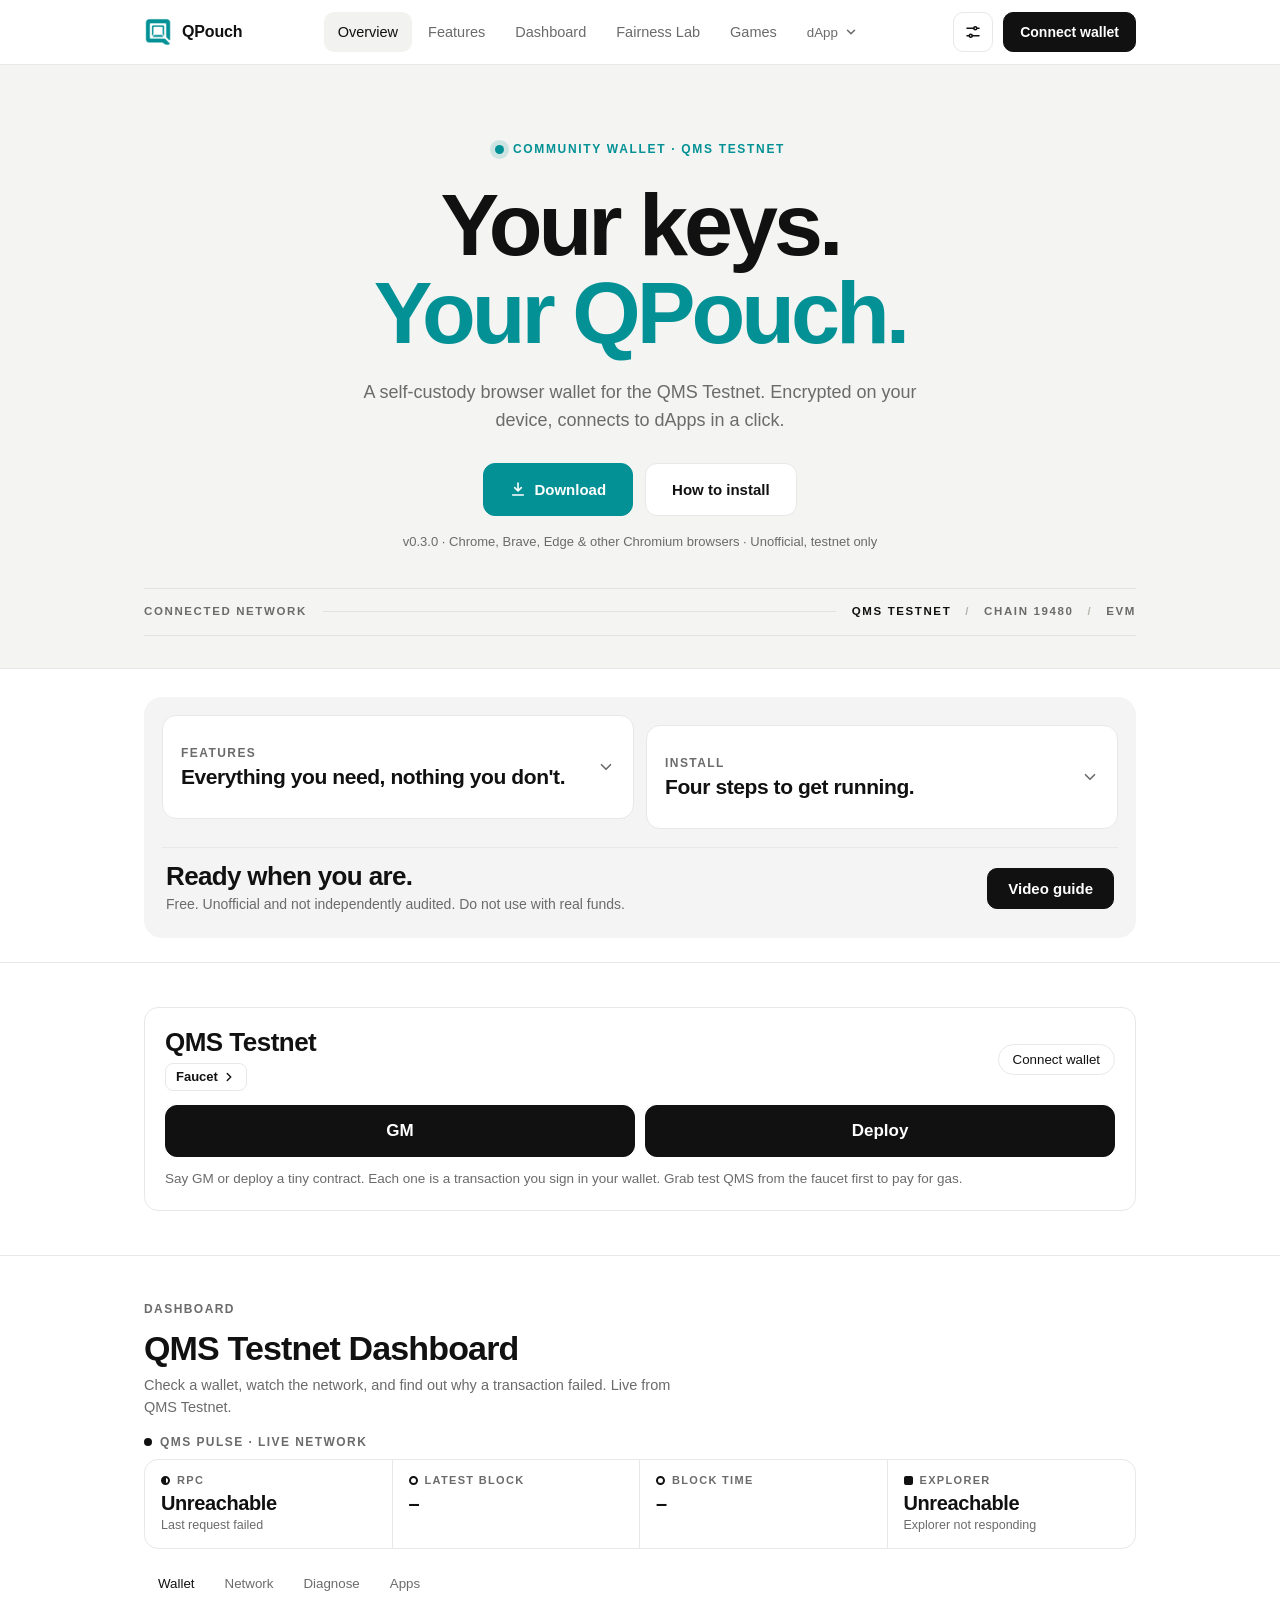
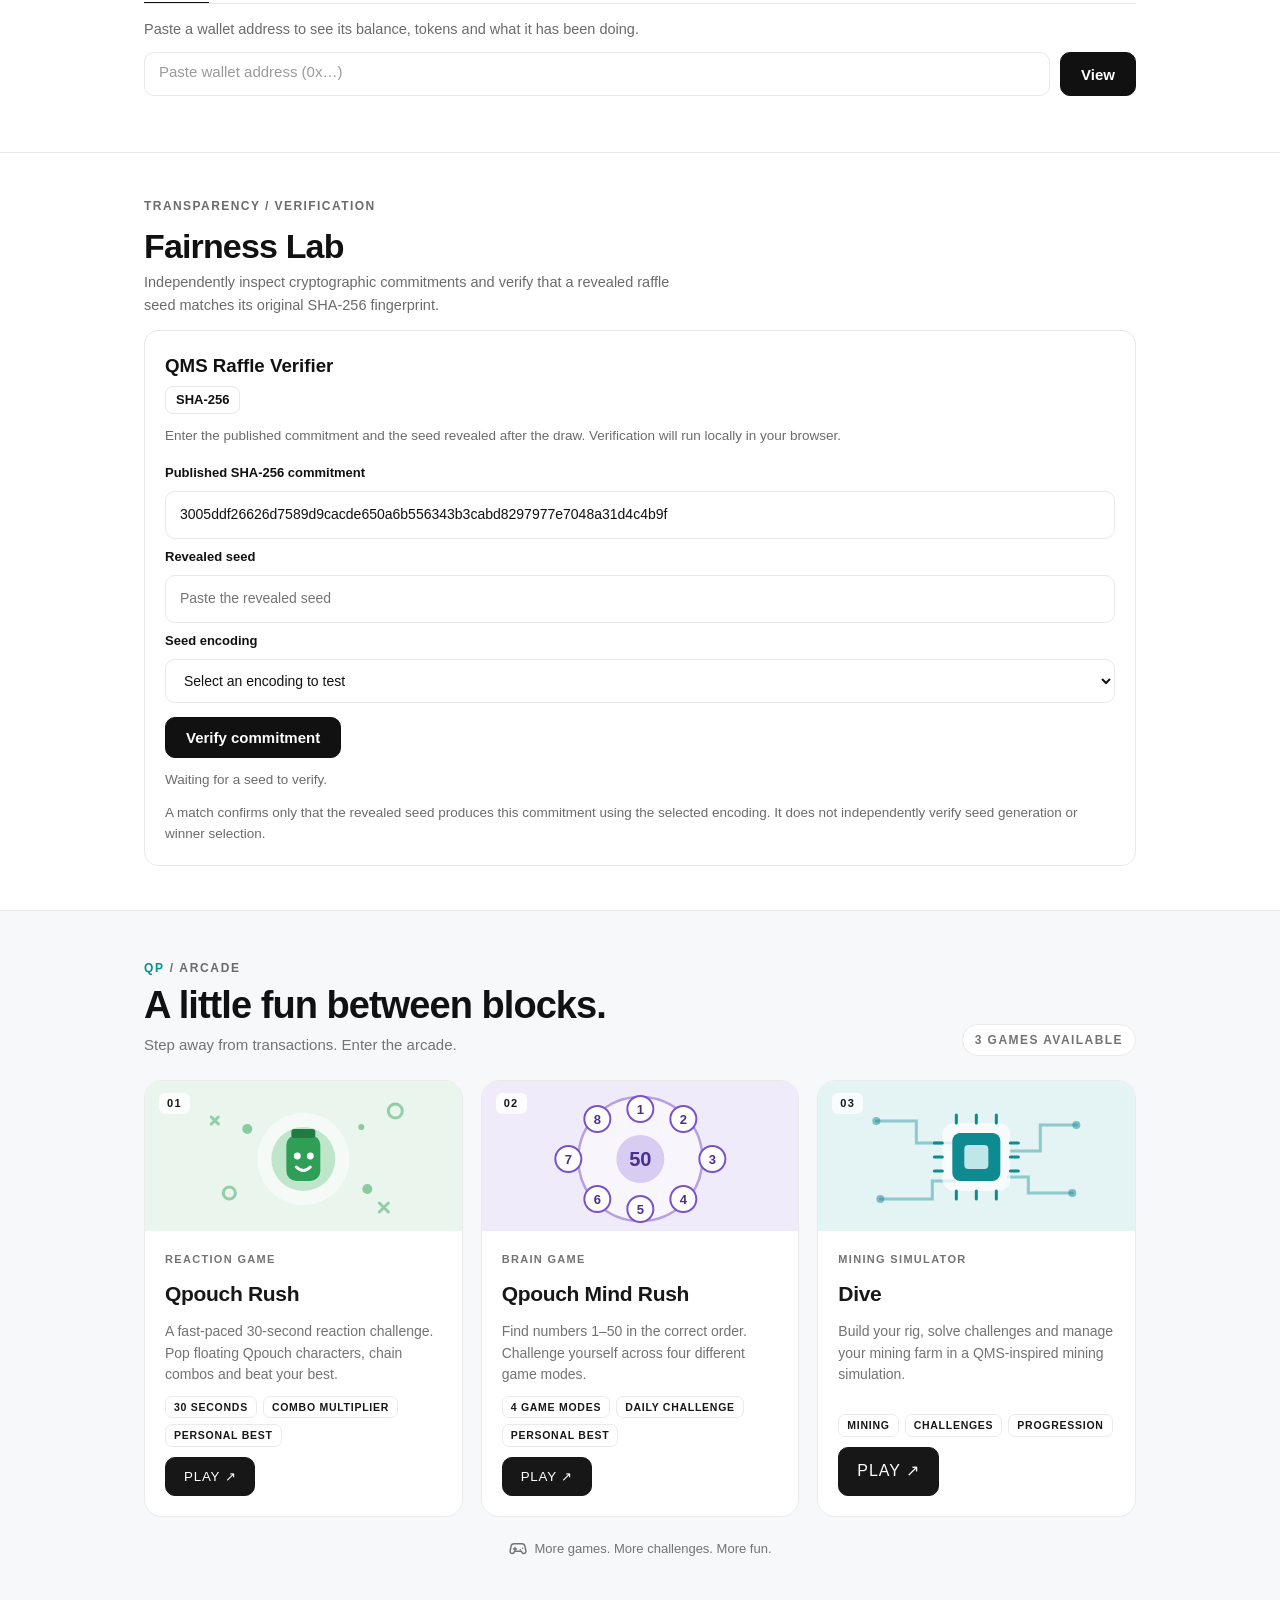
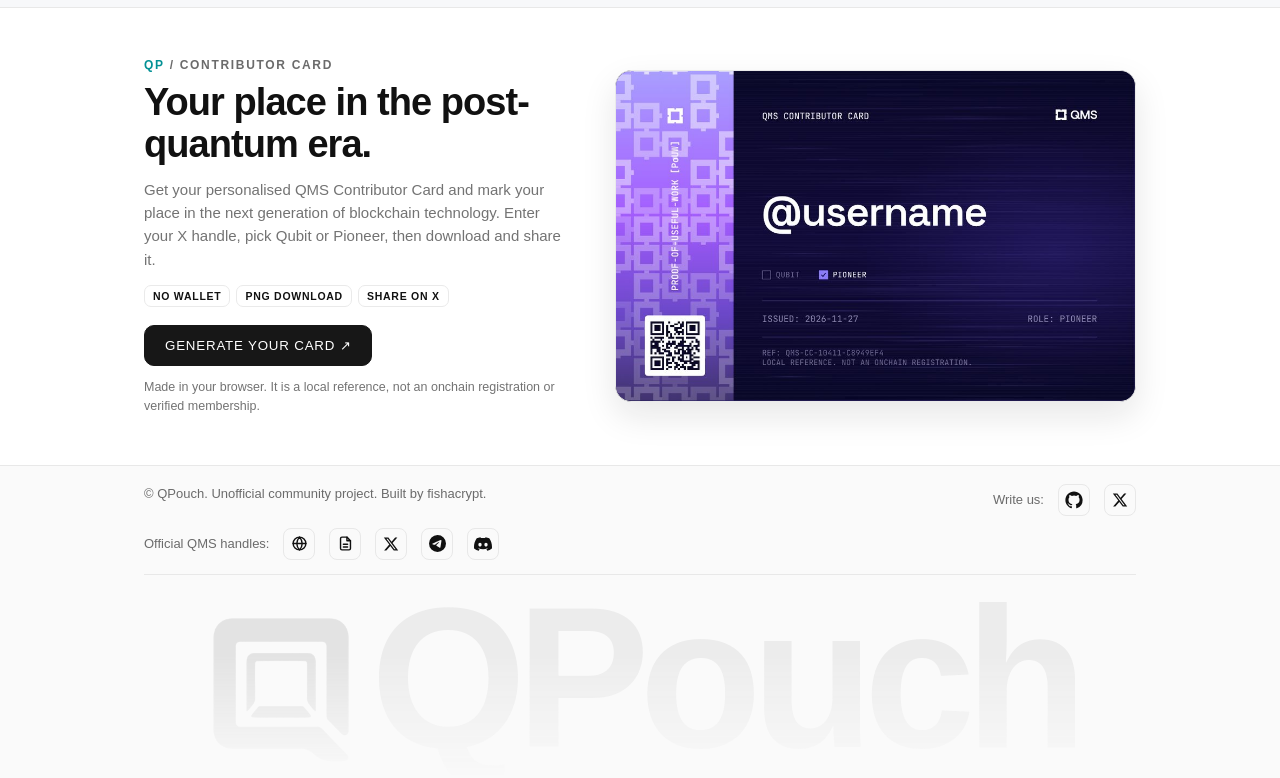
==== commit d334a64d: "Remove Install from navbar" ====
--- a/index.html
+++ b/index.html
@@ -405,7 +405,6 @@
     <nav class="links" id="navLinks" aria-label="Primary">
       <a class="nl on" href="#top" data-spy="top">Overview</a>
       <a class="nl" href="#features">Features</a>
-      <a class="nl" href="#install">Install</a>
       <a class="nl" href="#dashboard" data-spy="dashboard">Dashboard</a>
       <a class="nl" href="#fairness" data-spy="fairness">Fairness Lab</a>
       <a class="nl" href="#games" data-spy="games">Games</a>
